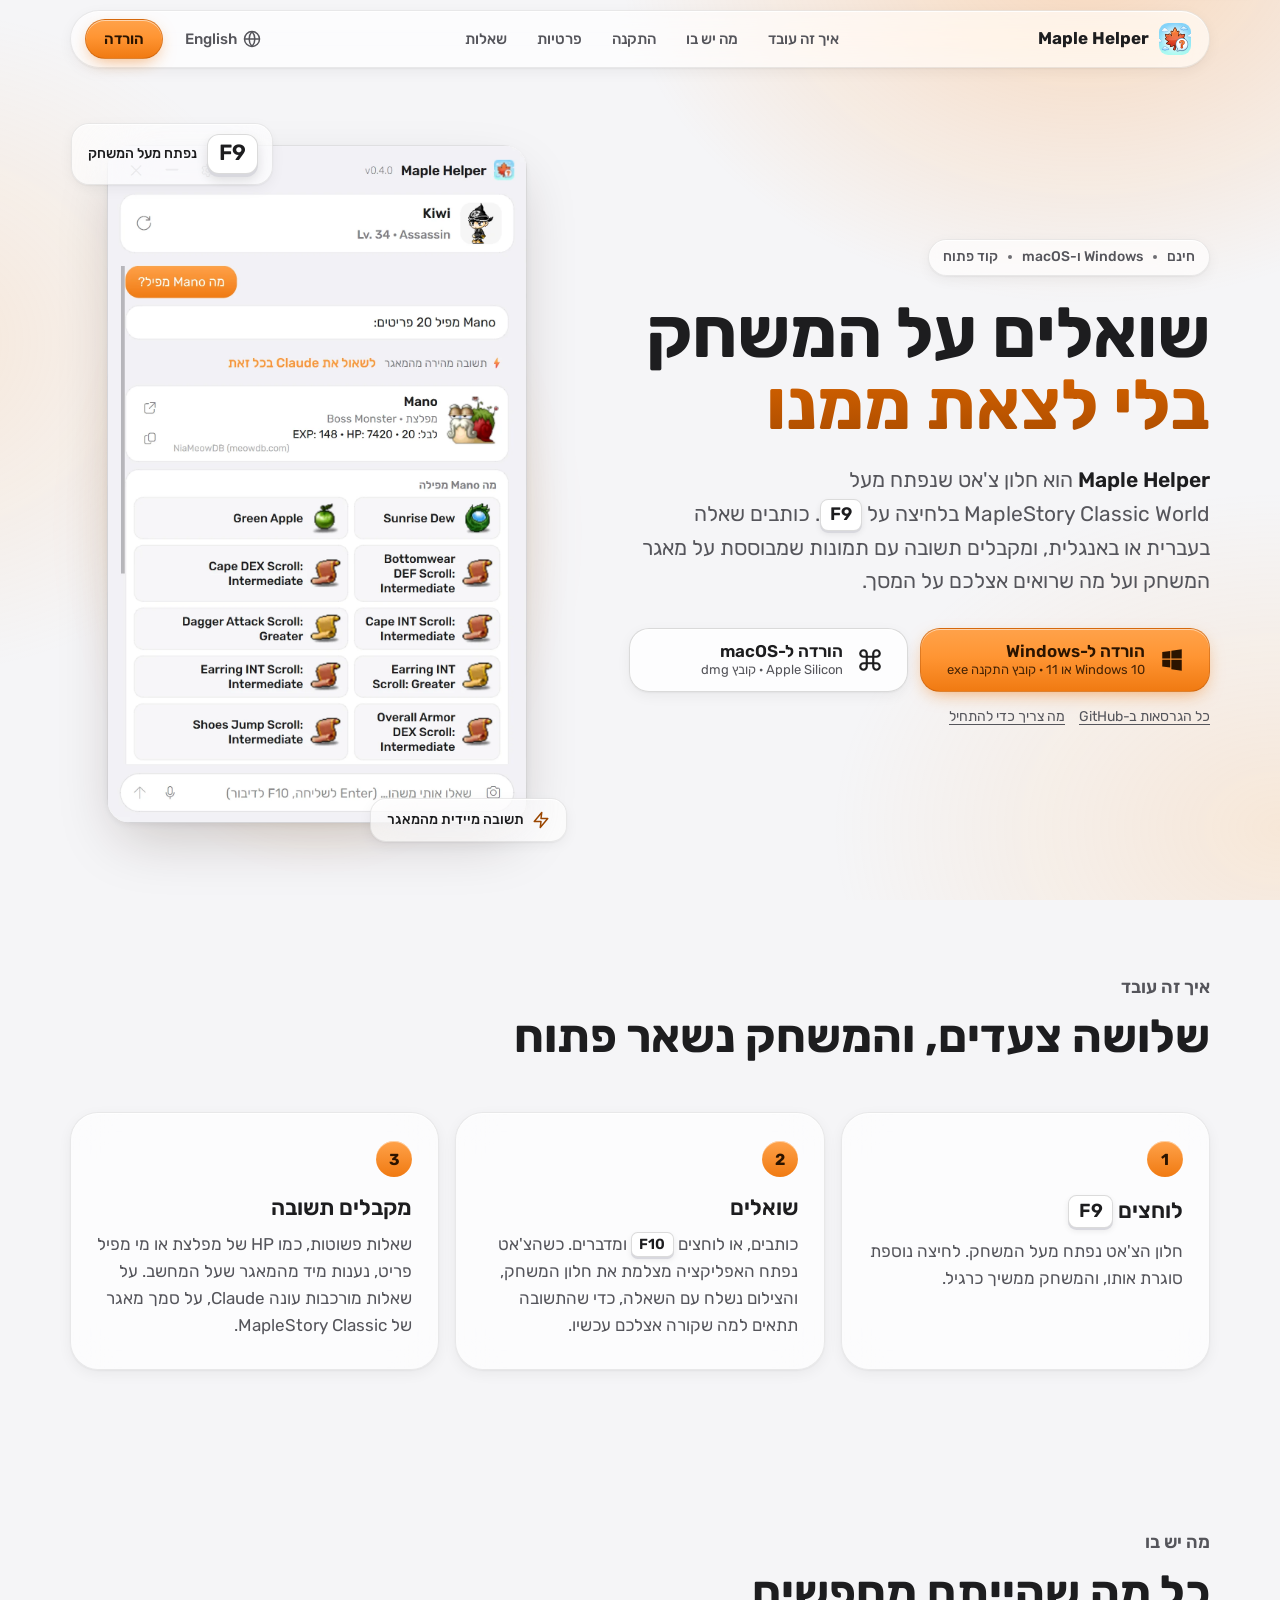
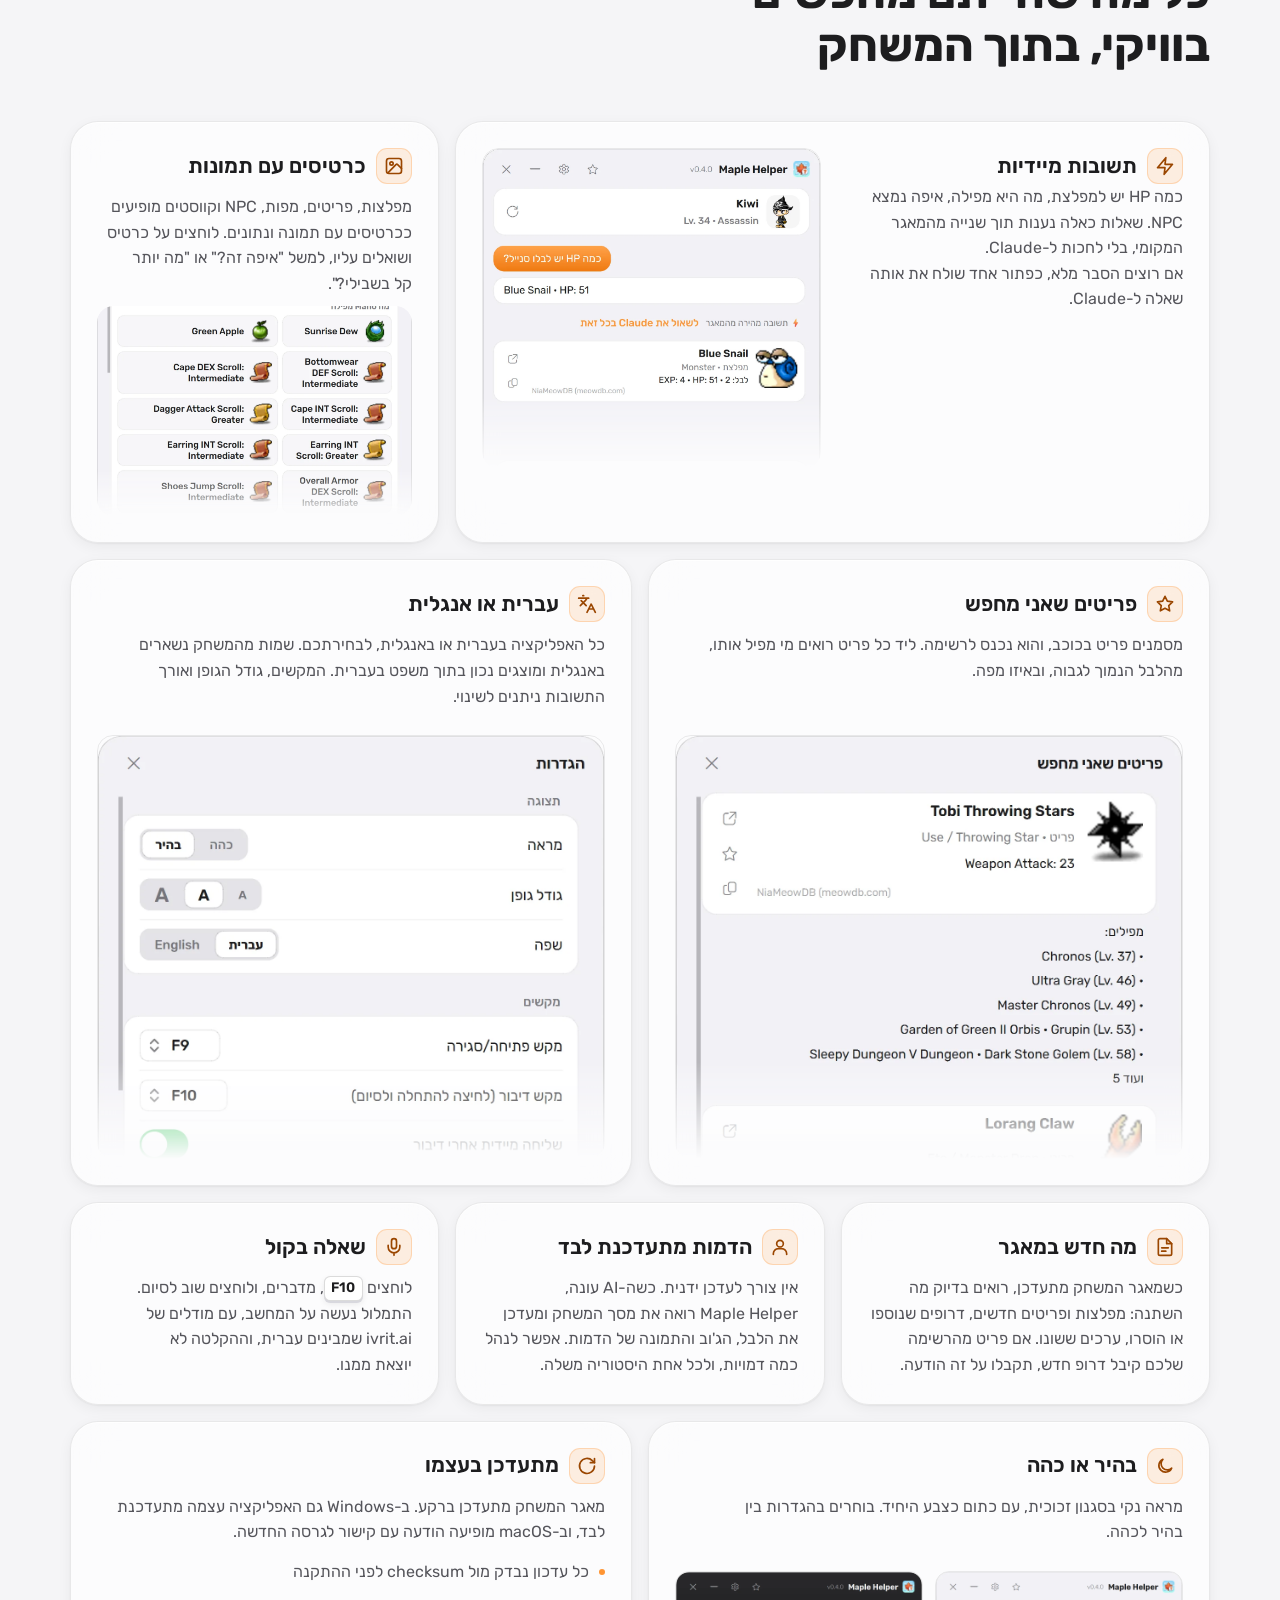
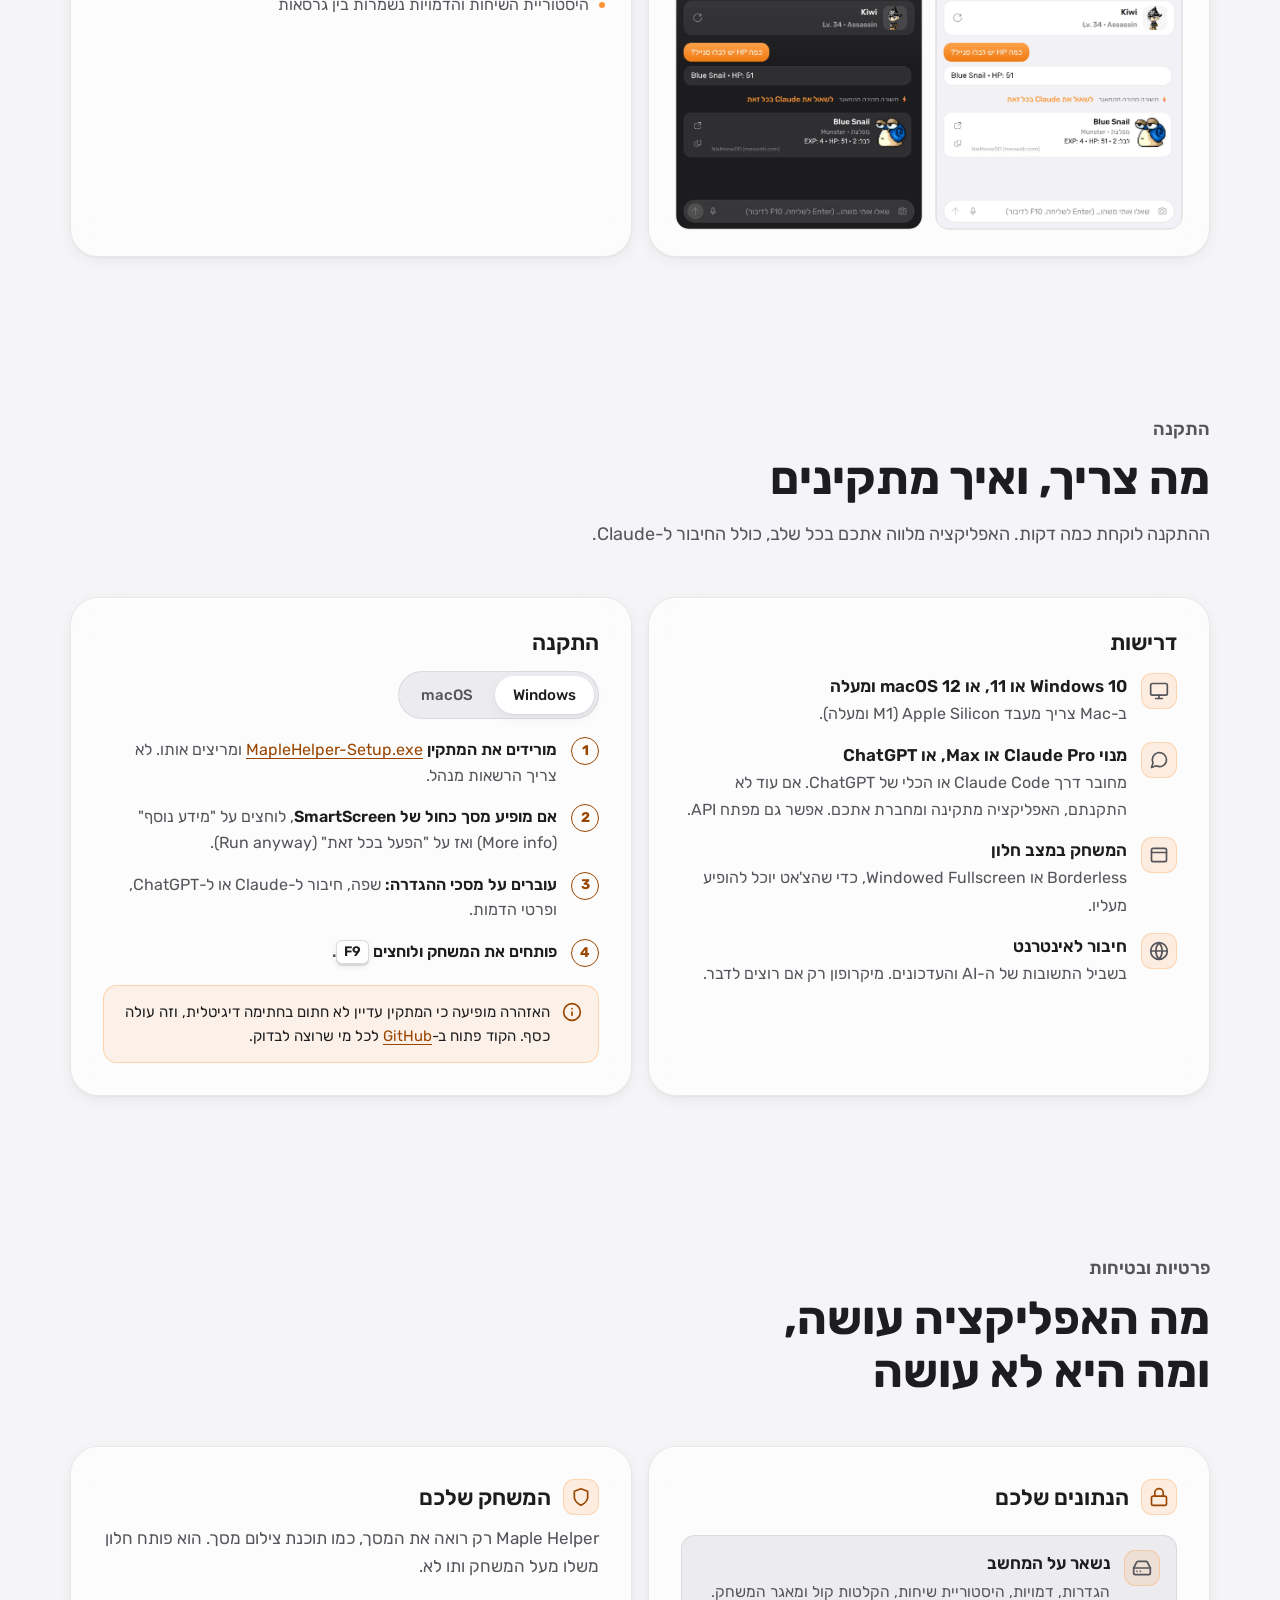
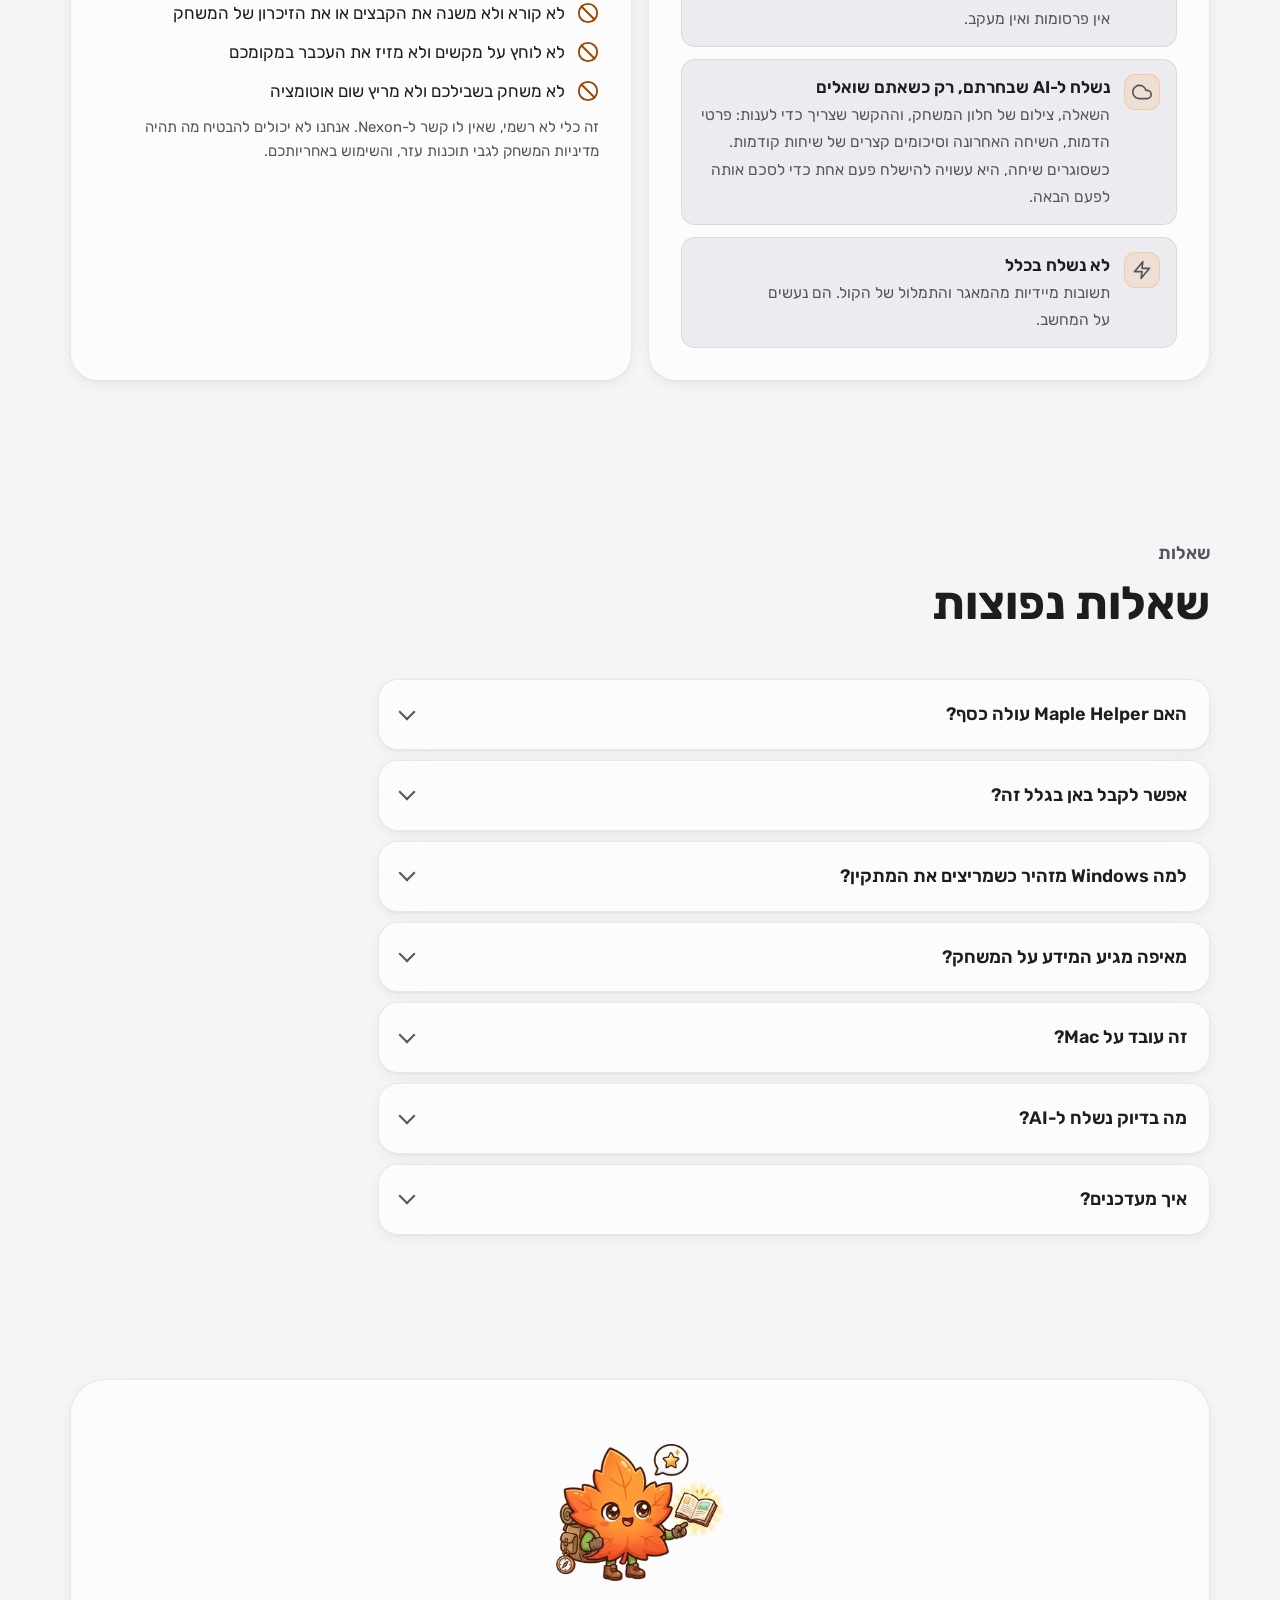
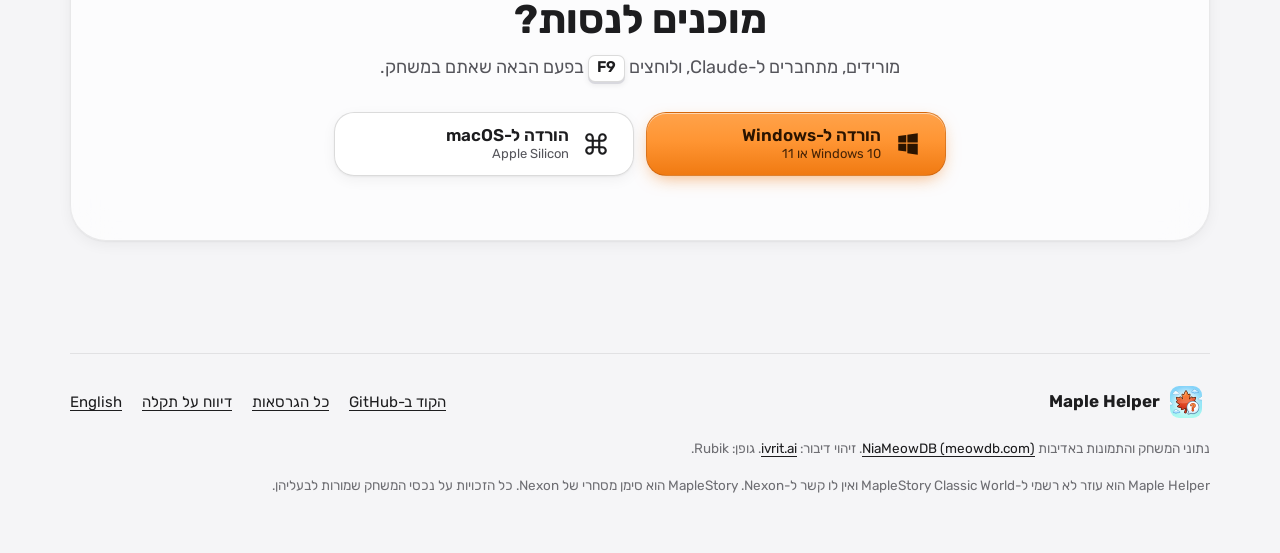
==== index.html @ 4955477f "Show the OpenAI option as ChatGPT; plan usage under the AI account, ChatGPT's too - The provider rea" ====
<!doctype html>
<html lang="he" dir="rtl" class="no-js">
<head>
<meta charset="utf-8">
<meta name="viewport" content="width=device-width, initial-scale=1, viewport-fit=cover">
<title>Maple Helper – עוזר צ'אט חינמי ל-MapleStory Classic World</title>
<meta name="description" content="Maple Helper נפתח מעל MapleStory Classic World בלחיצה על F9 ועונה בעברית או באנגלית: דרופים, HP של מפלצות, איפה נמצא כל דבר. חינם ל-Windows ול-macOS.">
<link rel="canonical" href="https://amitaflalo1995.github.io/maple-helper/">
<link rel="alternate" hreflang="he" href="https://amitaflalo1995.github.io/maple-helper/">
<link rel="alternate" hreflang="en" href="https://amitaflalo1995.github.io/maple-helper/en/">
<link rel="alternate" hreflang="x-default" href="https://amitaflalo1995.github.io/maple-helper/">
<meta name="robots" content="index, follow, max-image-preview:large">
<meta name="theme-color" content="#F5F5F7" media="(prefers-color-scheme: light)">
<meta name="theme-color" content="#0C0C0E" media="(prefers-color-scheme: dark)">
<meta name="color-scheme" content="light dark">

<meta property="og:type" content="website">
<meta property="og:site_name" content="Maple Helper">
<meta property="og:locale" content="he_IL">
<meta property="og:locale:alternate" content="en_US">
<meta property="og:title" content="Maple Helper – עוזר צ'אט חינמי ל-MapleStory Classic World">
<meta property="og:description" content="לוחצים F9, שואלים בעברית ומקבלים תשובה עם תמונות, בלי לצאת מהמשחק. חינם ל-Windows ול-macOS.">
<meta property="og:url" content="https://amitaflalo1995.github.io/maple-helper/">
<meta property="og:image" content="https://amitaflalo1995.github.io/maple-helper/assets/img/og.jpg">
<meta property="og:image:width" content="1200">
<meta property="og:image:height" content="630">
<meta property="og:image:alt" content="הלוגו של Maple Helper לצד חלון הצ'אט של האפליקציה, עם תשובה על מה המפלצת Mano מפילה">
<meta name="twitter:card" content="summary_large_image">
<meta name="twitter:title" content="Maple Helper – עוזר צ'אט חינמי ל-MapleStory Classic World">
<meta name="twitter:description" content="לוחצים F9, שואלים בעברית ומקבלים תשובה עם תמונות, בלי לצאת מהמשחק.">
<meta name="twitter:image" content="https://amitaflalo1995.github.io/maple-helper/assets/img/og.jpg">
<meta name="twitter:image:alt" content="הלוגו של Maple Helper לצד חלון הצ'אט של האפליקציה">

<link rel="icon" href="favicon.ico" sizes="48x48">
<link rel="icon" href="assets/img/icon-192.png" type="image/png" sizes="192x192">
<link rel="apple-touch-icon" href="assets/img/apple-touch-icon.png">
<link rel="manifest" href="site.webmanifest">

<link rel="preconnect" href="https://fonts.googleapis.com">
<link rel="preconnect" href="https://fonts.gstatic.com" crossorigin>
<link rel="stylesheet" href="https://fonts.googleapis.com/css2?family=Rubik:wght@400;500;600;700&amp;display=swap">
<link rel="stylesheet" href="assets/css/site.css">
<link rel="preload" as="image" href="assets/shots/mano-light.webp" media="(prefers-color-scheme: light)" fetchpriority="high">
<link rel="preload" as="image" href="assets/shots/mano-dark.webp" media="(prefers-color-scheme: dark)" fetchpriority="high">
<script src="assets/js/site.js" defer></script>

<script type="application/ld+json">
{
  "@context": "https://schema.org",
  "@graph": [
    {
      "@type": "WebSite",
      "@id": "https://amitaflalo1995.github.io/maple-helper/#website",
      "url": "https://amitaflalo1995.github.io/maple-helper/",
      "name": "Maple Helper",
      "inLanguage": [
        "he",
        "en"
      ]
    },
    {
      "@type": "SoftwareApplication",
      "@id": "https://amitaflalo1995.github.io/maple-helper/#app",
      "name": "Maple Helper",
      "description": "עוזר צ'אט חינמי שנפתח מעל MapleStory Classic World ועונה בעברית או באנגלית על סמך מאגר המשחק וצילום מסך של המשחק.",
      "url": "https://amitaflalo1995.github.io/maple-helper/",
      "applicationCategory": "UtilitiesApplication",
      "applicationSubCategory": "Game companion",
      "operatingSystem": "Windows 10, Windows 11, macOS 12+ (Apple Silicon)",
      "inLanguage": [
        "he",
        "en"
      ],
      "isAccessibleForFree": true,
      "offers": {
        "@type": "Offer",
        "price": "0",
        "priceCurrency": "USD"
      },
      "downloadUrl": [
        "https://github.com/Amitaflalo1995/maple-helper/releases/latest/download/MapleHelper-Setup.exe",
        "https://github.com/Amitaflalo1995/maple-helper/releases/latest/download/MapleHelper-macOS.dmg"
      ],
      "installUrl": "https://github.com/Amitaflalo1995/maple-helper/releases/latest",
      "releaseNotes": "https://github.com/Amitaflalo1995/maple-helper/releases",
      "softwareRequirements": "Claude Pro or Max plan (via Claude Code) or a paid ChatGPT plan; or an Anthropic or OpenAI API key",
      "image": "https://amitaflalo1995.github.io/maple-helper/assets/img/icon-512.png",
      "screenshot": [
        "https://amitaflalo1995.github.io/maple-helper/assets/shots/mano-light.webp",
        "https://amitaflalo1995.github.io/maple-helper/assets/shots/wishlist-light.webp"
      ],
      "sameAs": [
        "https://github.com/Amitaflalo1995/maple-helper"
      ]
    },
    {
      "@type": "FAQPage",
      "@id": "https://amitaflalo1995.github.io/maple-helper/#faq",
      "inLanguage": "he",
      "mainEntity": [
        {
          "@type": "Question",
          "name": "האם Maple Helper עולה כסף?",
          "acceptedAnswer": {
            "@type": "Answer",
            "text": "האפליקציה חינמית והקוד שלה פתוח ב-GitHub. את התשובות המורכבות נותן Claude (או ChatGPT, לבחירתכם), ולשם כך צריך מנוי משלכם: Claude Pro או Max, או מנוי ChatGPT בתשלום. אפשר גם מפתח API בתשלום לפי שימוש. התשובות המיידיות מהמאגר לא נספרות במנוי."
          }
        },
        {
          "@type": "Question",
          "name": "אפשר לקבל באן בגלל זה?",
          "acceptedAnswer": {
            "@type": "Answer",
            "text": "Maple Helper רק מצלם את המסך, כמו כל תוכנת צילום מסך. הוא לא קורא את הזיכרון או את הקבצים של המשחק, לא לוחץ על מקשים ולא משחק במקומכם. עם זאת, זה כלי לא רשמי שאין לו קשר ל-Nexon, ואי אפשר להבטיח מה תהיה מדיניות המשחק. השימוש באחריותכם."
          }
        },
        {
          "@type": "Question",
          "name": "למה Windows מזהיר כשמריצים את המתקין?",
          "acceptedAnswer": {
            "@type": "Answer",
            "text": "המתקין עדיין לא חתום בחתימה דיגיטלית, אז SmartScreen מזהיר על תוכנה לא מוכרת. לוחצים על \"מידע נוסף\" (More info) ואז על \"הפעל בכל זאת\" (Run anyway). הקוד פתוח ב-GitHub, וכל עדכון נבדק מול checksum לפני שהוא מותקן."
          }
        },
        {
          "@type": "Question",
          "name": "מאיפה מגיע המידע על המשחק?",
          "acceptedAnswer": {
            "@type": "Answer",
            "text": "מהמאגר הציבורי של NiaMeowDB, עם קרדיט באפליקציה. עותק של המאגר נשמר על המחשב ומתעדכן לבד, וכשהוא מתעדכן האפליקציה מראה מה השתנה."
          }
        },
        {
          "@type": "Question",
          "name": "זה עובד על Mac?",
          "acceptedAnswer": {
            "@type": "Answer",
            "text": "כן, על macOS 12 ומעלה עם מעבד Apple Silicon. ל-MapleStory Classic World אין גרסת Mac, אז מריצים את המשחק דרך CrossOver, Whisky או מכונה וירטואלית, ו-Maple Helper מוצא את חלון המשחק לפי השם שלו."
          }
        },
        {
          "@type": "Question",
          "name": "מה בדיוק נשלח ל-AI?",
          "acceptedAnswer": {
            "@type": "Answer",
            "text": "רק כשאתם שואלים, ורק ל-AI שבחרתם (Claude של Anthropic או ChatGPT של OpenAI): השאלה, צילום של חלון המשחק, וההקשר שצריך כדי לענות (פרטי הדמות, השיחה האחרונה וסיכומים קצרים של שיחות קודמות). ההגדרות, ההיסטוריה המלאה והקלטות הקול נשמרים על המחשב. כשסוגרים שיחה, היא עשויה להישלח פעם אחת כדי לסכם אותה לפעם הבאה."
          }
        },
        {
          "@type": "Question",
          "name": "איך מעדכנים?",
          "acceptedAnswer": {
            "@type": "Answer",
            "text": "ב-Windows האפליקציה מתעדכנת לבד ברקע. ב-macOS מופיעה הודעה בתפריט עם קישור לגרסה החדשה. מאגר המשחק מתעדכן לבד בשתי המערכות."
          }
        }
      ]
    }
  ]
}
</script>
</head>
<body>
<a class="skip" href="#main">דילוג לתוכן</a>

<svg width="0" height="0" style="position:absolute" aria-hidden="true" focusable="false">
  <defs>
    <symbol id="i-win" viewBox="0 0 24 24"><path fill="currentColor" d="M3 4.6 10.4 3.6v7.1H3zM11.4 3.5 21 2v8.7h-9.6zM3 11.7h7.4v7.2L3 17.9zM11.4 11.7H21V22l-9.6-1.4z"/></symbol>
    <symbol id="i-mac" viewBox="0 0 24 24"><path fill="none" stroke="currentColor" stroke-width="2" stroke-linecap="round" stroke-linejoin="round" d="M15 6v12a3 3 0 1 0 3-3H6a3 3 0 1 0 3 3V6a3 3 0 1 0-3 3h12a3 3 0 1 0-3-3"/></symbol>
    <symbol id="i-zap" viewBox="0 0 24 24"><path fill="none" stroke="currentColor" stroke-width="2" stroke-linejoin="round" d="M13 2 3 14h9l-1 8 10-12h-9l1-8z"/></symbol>
    <symbol id="i-image" viewBox="0 0 24 24"><g fill="none" stroke="currentColor" stroke-width="2" stroke-linecap="round" stroke-linejoin="round"><rect x="3" y="3" width="18" height="18" rx="3"/><circle cx="9" cy="9" r="2"/><path d="m21 15-4.6-4.6a1.5 1.5 0 0 0-2.1 0L5 20"/></g></symbol>
    <symbol id="i-star" viewBox="0 0 24 24"><path fill="none" stroke="currentColor" stroke-width="2" stroke-linejoin="round" d="m12 2.8 2.8 5.8 6.3.9-4.6 4.4 1.1 6.3L12 17.2l-5.6 3 1.1-6.3-4.6-4.4 6.3-.9z"/></symbol>
    <symbol id="i-notes" viewBox="0 0 24 24"><g fill="none" stroke="currentColor" stroke-width="2" stroke-linecap="round" stroke-linejoin="round"><path d="M14 2H6a2 2 0 0 0-2 2v16a2 2 0 0 0 2 2h12a2 2 0 0 0 2-2V8z"/><path d="M14 2v6h6M8 13h8M8 17h5"/></g></symbol>
    <symbol id="i-user" viewBox="0 0 24 24"><g fill="none" stroke="currentColor" stroke-width="2" stroke-linecap="round"><circle cx="12" cy="8" r="4"/><path d="M4 21v-1a6 6 0 0 1 6-6h4a6 6 0 0 1 6 6v1"/></g></symbol>
    <symbol id="i-mic" viewBox="0 0 24 24"><g fill="none" stroke="currentColor" stroke-width="2" stroke-linecap="round"><rect x="9" y="2" width="6" height="12" rx="3"/><path d="M19 10v2a7 7 0 0 1-14 0v-2M12 19v3"/></g></symbol>
    <symbol id="i-lang" viewBox="0 0 24 24"><g fill="none" stroke="currentColor" stroke-width="2" stroke-linecap="round" stroke-linejoin="round"><path d="m5 8 6 6M4 14l6-6 2-3M2 5h12M7 2h1M22 22l-5-10-5 10M14 18h6"/></g></symbol>
    <symbol id="i-moon" viewBox="0 0 24 24"><path fill="none" stroke="currentColor" stroke-width="2" stroke-linejoin="round" d="M20 14.5A8 8 0 1 1 9.5 4a6.5 6.5 0 0 0 10.5 10.5z"/></symbol>
    <symbol id="i-refresh" viewBox="0 0 24 24"><g fill="none" stroke="currentColor" stroke-width="2" stroke-linecap="round" stroke-linejoin="round"><path d="M21 12a9 9 0 1 1-2.6-6.4L21 8"/><path d="M21 3v5h-5"/></g></symbol>
    <symbol id="i-monitor" viewBox="0 0 24 24"><g fill="none" stroke="currentColor" stroke-width="2" stroke-linecap="round"><rect x="2" y="3" width="20" height="14" rx="2"/><path d="M8 21h8M12 17v4"/></g></symbol>
    <symbol id="i-chat" viewBox="0 0 24 24"><path fill="none" stroke="currentColor" stroke-width="2" stroke-linejoin="round" d="M21 11.5a8.4 8.4 0 0 1-12.3 7.5L3 21l1.9-5.6A8.5 8.5 0 1 1 21 11.5z"/></symbol>
    <symbol id="i-window" viewBox="0 0 24 24"><g fill="none" stroke="currentColor" stroke-width="2" stroke-linecap="round"><rect x="3" y="4" width="18" height="16" rx="2"/><path d="M3 9h18"/></g></symbol>
    <symbol id="i-globe" viewBox="0 0 24 24"><g fill="none" stroke="currentColor" stroke-width="2"><circle cx="12" cy="12" r="10"/><path d="M2 12h20M12 2a15 15 0 0 1 0 20M12 2a15 15 0 0 0 0 20"/></g></symbol>
    <symbol id="i-drive" viewBox="0 0 24 24"><g fill="none" stroke="currentColor" stroke-width="2" stroke-linecap="round" stroke-linejoin="round"><path d="M22 12H2"/><path d="M5.5 5.1 2 12v6a2 2 0 0 0 2 2h16a2 2 0 0 0 2-2v-6l-3.5-6.9A2 2 0 0 0 16.8 4H7.2a2 2 0 0 0-1.7 1.1z"/><path d="M6 16h.01M10 16h.01"/></g></symbol>
    <symbol id="i-send" viewBox="0 0 24 24"><g fill="none" stroke="currentColor" stroke-width="2" stroke-linecap="round" stroke-linejoin="round"><path d="M18 10h-1.3A8 8 0 1 0 9 20h9a5 5 0 0 0 0-10z"/></g></symbol>
    <symbol id="i-camera" viewBox="0 0 24 24"><g fill="none" stroke="currentColor" stroke-width="2" stroke-linejoin="round"><path d="M23 19a2 2 0 0 1-2 2H3a2 2 0 0 1-2-2V8a2 2 0 0 1 2-2h4l2-3h6l2 3h4a2 2 0 0 1 2 2z"/><circle cx="12" cy="13" r="4"/></g></symbol>
    <symbol id="i-ban" viewBox="0 0 24 24"><g fill="none" stroke="currentColor" stroke-width="2" stroke-linecap="round"><circle cx="12" cy="12" r="10"/><path d="m4.9 4.9 14.2 14.2"/></g></symbol>
    <symbol id="i-info" viewBox="0 0 24 24"><g fill="none" stroke="currentColor" stroke-width="2" stroke-linecap="round"><circle cx="12" cy="12" r="10"/><path d="M12 16v-4M12 8h.01"/></g></symbol>
    <symbol id="i-shield" viewBox="0 0 24 24"><path fill="none" stroke="currentColor" stroke-width="2" stroke-linejoin="round" d="M12 22s8-4 8-10V5l-8-3-8 3v7c0 6 8 10 8 10z"/></symbol>
    <symbol id="i-lock" viewBox="0 0 24 24"><g fill="none" stroke="currentColor" stroke-width="2" stroke-linecap="round"><rect x="3" y="11" width="18" height="11" rx="2"/><path d="M7 11V7a5 5 0 0 1 10 0v4"/></g></symbol>
    <symbol id="i-download" viewBox="0 0 24 24"><g fill="none" stroke="currentColor" stroke-width="2" stroke-linecap="round" stroke-linejoin="round"><path d="M21 15v4a2 2 0 0 1-2 2H5a2 2 0 0 1-2-2v-4M7 10l5 5 5-5M12 15V3"/></g></symbol>
  </defs>
</svg>

<header class="nav">
  <div class="wrap">
    <nav class="bar glass" aria-label="ראשי">
      <a class="brand" href="./" aria-label="Maple Helper, לראש העמוד">
        <img src="assets/img/icon-64.png" width="32" height="32" alt="">
        <span>Maple Helper</span>
      </a>
      <ul>
        <li><a href="#how">איך זה עובד</a></li>
        <li><a href="#features">מה יש בו</a></li>
        <li><a href="#install">התקנה</a></li>
        <li><a href="#privacy">פרטיות</a></li>
        <li><a href="#faq">שאלות</a></li>
      </ul>
      <a class="lang" href="en/" hreflang="en" lang="en"><svg aria-hidden="true"><use href="#i-globe"/></svg>English</a>
      <a class="btn" href="#download">הורדה</a>
    </nav>
  </div>
</header>

<main id="main">

  <!-- ============================================================ hero -->
  <section class="hero" id="download" aria-labelledby="hero-title">
    <div class="wrap">
      <div class="copy">
        <p class="eyebrow glass">
          <span>חינם</span><span class="dot" aria-hidden="true"></span>
          <span><bdi dir="ltr">Windows</bdi> ו-<bdi dir="ltr">macOS</bdi></span><span class="dot" aria-hidden="true"></span>
          <span>קוד פתוח</span>
        </p>
        <h1 id="hero-title">שואלים על המשחק <span class="hl">בלי לצאת ממנו</span></h1>
        <p class="lead">
          <strong><bdi dir="ltr">Maple Helper</bdi></strong> הוא חלון צ'אט שנפתח מעל <bdi dir="ltr">MapleStory Classic World</bdi> בלחיצה על <span class="nw"><kbd>F9</kbd>.</span>
          כותבים שאלה בעברית או באנגלית, ומקבלים תשובה עם תמונות שמבוססת על מאגר המשחק ועל מה שרואים אצלכם על המסך.
        </p>
        <div class="dl">
          <a class="btn" data-os="windows" href="https://github.com/Amitaflalo1995/maple-helper/releases/latest/download/MapleHelper-Setup.exe">
            <svg aria-hidden="true"><use href="#i-win"/></svg>
            <span><b>הורדה ל-<bdi dir="ltr">Windows</bdi></b><small><bdi dir="ltr">Windows 10</bdi> או <bdi dir="ltr">11</bdi> · קובץ התקנה <bdi dir="ltr">exe</bdi></small></span>
          </a>
          <a class="btn secondary" data-os="mac" href="https://github.com/Amitaflalo1995/maple-helper/releases/latest/download/MapleHelper-macOS.dmg">
            <svg aria-hidden="true"><use href="#i-mac"/></svg>
            <span><b>הורדה ל-<bdi dir="ltr">macOS</bdi></b><small><bdi dir="ltr">Apple Silicon</bdi> · קובץ <bdi dir="ltr">dmg</bdi></small></span>
          </a>
        </div>
        <p class="dl-meta">
          <span data-version hidden>גרסה אחרונה: <bdi dir="ltr"></bdi></span>
          <a href="https://github.com/Amitaflalo1995/maple-helper/releases">כל הגרסאות ב-<bdi dir="ltr">GitHub</bdi></a>
          <a href="#install">מה צריך כדי להתחיל</a>
        </p>
        <p class="mobile-note">Maple Helper היא אפליקציה למחשב. פתחו את הדף הזה במחשב שעליו אתם משחקים כדי להוריד אותה.</p>
      </div>

      <div class="stage">
        <div class="window">
          <picture>
            <source media="(prefers-color-scheme: dark)" srcset="assets/shots/mano-dark.webp">
            <img src="assets/shots/mano-light.webp" width="1140" height="1840" fetchpriority="high"
                 alt="חלון הצ'אט של Maple Helper: השאלה 'מה Mano מפיל?' והתשובה 'Mano מפיל 20 פריטים', עם כרטיס של המפלצת ורשת תמונות של הפריטים שהיא מפילה">
          </picture>
        </div>
        <p class="hotkey glass" aria-hidden="true"><kbd>F9</kbd> נפתח מעל המשחק</p>
        <p class="chip glass" aria-hidden="true"><svg><use href="#i-zap"/></svg>תשובה מיידית מהמאגר</p>
      </div>
    </div>
  </section>

  <!-- ============================================================ how -->
  <section id="how" aria-labelledby="how-title">
    <div class="wrap">
      <div class="sec-head reveal">
        <p class="kicker">איך זה עובד</p>
        <h2 id="how-title">שלושה צעדים, והמשחק נשאר פתוח</h2>
      </div>
      <ol class="steps">
        <li class="glass reveal">
          <span class="n" aria-hidden="true">1</span>
          <h3>לוחצים <kbd>F9</kbd></h3>
          <p>חלון הצ'אט נפתח מעל המשחק. לחיצה נוספת סוגרת אותו, והמשחק ממשיך כרגיל.</p>
        </li>
        <li class="glass reveal">
          <span class="n" aria-hidden="true">2</span>
          <h3>שואלים</h3>
          <p>כותבים, או לוחצים <kbd>F10</kbd> ומדברים. כשהצ'אט נפתח האפליקציה מצלמת את חלון המשחק, והצילום נשלח עם השאלה, כדי שהתשובה תתאים למה שקורה אצלכם עכשיו.</p>
        </li>
        <li class="glass reveal">
          <span class="n" aria-hidden="true">3</span>
          <h3>מקבלים תשובה</h3>
          <p>שאלות פשוטות, כמו <bdi dir="ltr">HP</bdi> של מפלצת או מי מפיל פריט, נענות מיד מהמאגר שעל המחשב. על שאלות מורכבות עונה <bdi dir="ltr">Claude</bdi>, על סמך מאגר של <bdi dir="ltr">MapleStory Classic</bdi>.</p>
        </li>
      </ol>
    </div>
  </section>

  <!-- ============================================================ features -->
  <section id="features" aria-labelledby="features-title">
    <div class="wrap">
      <div class="sec-head reveal">
        <p class="kicker">מה יש בו</p>
        <h2 id="features-title">כל מה שהייתם מחפשים בוויקי, בתוך המשחק</h2>
      </div>

      <div class="bento">
        <article class="tile wide split glass reveal">
          <div>
            <h3><span class="ico"><svg aria-hidden="true"><use href="#i-zap"/></svg></span>תשובות מיידיות</h3>
            <p>כמה <bdi dir="ltr">HP</bdi> יש למפלצת, מה היא מפילה, איפה נמצא <bdi dir="ltr">NPC</bdi>. שאלות כאלה נענות תוך שנייה מהמאגר המקומי, בלי לחכות ל-<bdi dir="ltr">Claude</bdi>.</p>
            <p>אם רוצים הסבר מלא, כפתור אחד שולח את אותה שאלה ל-<bdi dir="ltr">Claude</bdi>.</p>
          </div>
          <div class="shot crop">
            <picture>
              <source media="(prefers-color-scheme: dark)" srcset="assets/shots/hp-dark.webp">
              <img src="assets/shots/hp-light.webp" width="1140" height="1190" loading="lazy" decoding="async"
                   alt="השאלה 'כמה HP יש לבלו סנייל?' והתשובה Blue Snail HP: 51, עם כרטיס של המפלצת">
            </picture>
          </div>
        </article>

        <article class="tile third glass reveal">
          <h3><span class="ico"><svg aria-hidden="true"><use href="#i-image"/></svg></span>כרטיסים עם תמונות</h3>
          <p>מפלצות, פריטים, מפות, <bdi dir="ltr">NPC</bdi> וקווסטים מופיעים ככרטיסים עם תמונה ונתונים. לוחצים על כרטיס ושואלים עליו, למשל "איפה זה?" או "מה יותר קל בשבילי?".</p>
          <div class="shot crop tiles">
            <picture>
              <source media="(prefers-color-scheme: dark)" srcset="assets/shots/mano-dark.webp">
              <img src="assets/shots/mano-light.webp" width="1140" height="1840" loading="lazy" decoding="async"
                   alt="רשת כרטיסים עם תמונות של הפריטים ש-Mano מפיל: Green Apple, Sunrise Dew ומגילות">
            </picture>
          </div>
        </article>

        <article class="tile half glass reveal">
          <h3><span class="ico"><svg aria-hidden="true"><use href="#i-star"/></svg></span>פריטים שאני מחפש</h3>
          <p>מסמנים פריט בכוכב, והוא נכנס לרשימה. ליד כל פריט רואים מי מפיל אותו, מהלבל הנמוך לגבוה, ובאיזו מפה.</p>
          <div class="shot crop">
            <picture>
              <source media="(prefers-color-scheme: dark)" srcset="assets/shots/wishlist-dark.webp">
              <img src="assets/shots/wishlist-light.webp" width="1190" height="1540" loading="lazy" decoding="async"
                   alt="רשימת 'פריטים שאני מחפש' עם Tobi Throwing Stars ו-Lorang Claw, ומתחת לכל אחד המפלצות שמפילות אותו והלבל שלהן">
            </picture>
          </div>
        </article>

        <article class="tile half glass reveal">
          <h3><span class="ico"><svg aria-hidden="true"><use href="#i-lang"/></svg></span>עברית או אנגלית</h3>
          <p>כל האפליקציה בעברית או באנגלית, לבחירתכם. שמות מהמשחק נשארים באנגלית ומוצגים נכון בתוך משפט בעברית. המקשים, גודל הגופן ואורך התשובות ניתנים לשינוי.</p>
          <div class="shot crop">
            <picture>
              <source media="(prefers-color-scheme: dark)" srcset="assets/shots/settings-dark.webp">
              <img src="assets/shots/settings-light.webp" width="1190" height="1740" loading="lazy" decoding="async"
                   alt="מסך ההגדרות בעברית: מראה בהיר או כהה, גודל גופן, שפה, מקש פתיחה F9 ומקש דיבור F10">
            </picture>
          </div>
        </article>

        <article class="tile third glass reveal">
          <h3><span class="ico"><svg aria-hidden="true"><use href="#i-notes"/></svg></span>מה חדש במאגר</h3>
          <p>כשמאגר המשחק מתעדכן, רואים בדיוק מה השתנה: מפלצות ופריטים חדשים, דרופים שנוספו או הוסרו, ערכים ששונו. אם פריט מהרשימה שלכם קיבל דרופ חדש, תקבלו על זה הודעה.</p>
        </article>

        <article class="tile third glass reveal">
          <h3><span class="ico"><svg aria-hidden="true"><use href="#i-user"/></svg></span>הדמות מתעדכנת לבד</h3>
          <p>אין צורך לעדכן ידנית. כשה-<bdi dir="ltr">AI</bdi> עונה, <bdi dir="ltr">Maple Helper</bdi> רואה את מסך המשחק ומעדכן את הלבל, הג'וב והתמונה של הדמות. אפשר לנהל כמה דמויות, ולכל אחת היסטוריה משלה.</p>
        </article>

        <article class="tile third glass reveal">
          <h3><span class="ico"><svg aria-hidden="true"><use href="#i-mic"/></svg></span>שאלה בקול</h3>
          <p>לוחצים <span class="nw"><kbd>F10</kbd>,</span> מדברים, ולוחצים שוב לסיום. התמלול נעשה על המחשב, עם מודלים של <bdi dir="ltr">ivrit.ai</bdi> שמבינים עברית, וההקלטה לא יוצאת ממנו.</p>
        </article>

        <article class="tile half glass reveal">
          <h3><span class="ico"><svg aria-hidden="true"><use href="#i-moon"/></svg></span>בהיר או כהה</h3>
          <p>מראה נקי בסגנון זכוכית, עם כתום כצבע היחיד. בוחרים בהגדרות בין בהיר לכהה.</p>
          <div class="pair">
            <img src="assets/shots/hp-light.webp" width="1140" height="1190" loading="lazy" decoding="async" alt="חלון הצ'אט במראה בהיר">
            <img src="assets/shots/hp-dark.webp" width="1140" height="1190" loading="lazy" decoding="async" alt="חלון הצ'אט במראה כהה">
          </div>
        </article>

        <article class="tile half glass reveal">
          <h3><span class="ico"><svg aria-hidden="true"><use href="#i-refresh"/></svg></span>מתעדכן בעצמו</h3>
          <p>מאגר המשחק מתעדכן ברקע. ב-<bdi dir="ltr">Windows</bdi> גם האפליקציה עצמה מתעדכנת לבד, וב-<bdi dir="ltr">macOS</bdi> מופיעה הודעה עם קישור לגרסה החדשה.</p>
          <ul class="ticks">
            <li><span>כל עדכון נבדק מול <bdi dir="ltr">checksum</bdi> לפני ההתקנה</span></li>
            <li><span>היסטוריית השיחות והדמויות נשמרות בין גרסאות</span></li>
          </ul>
        </article>
      </div>
    </div>
  </section>

  <!-- ============================================================ install -->
  <section id="install" aria-labelledby="install-title">
    <div class="wrap">
      <div class="sec-head reveal">
        <p class="kicker">התקנה</p>
        <h2 id="install-title">מה צריך, ואיך מתקינים</h2>
        <p>ההתקנה לוקחת כמה דקות. האפליקציה מלווה אתכם בכל שלב, כולל החיבור ל-<bdi dir="ltr">Claude</bdi>.</p>
      </div>

      <div class="two">
        <div class="card glass reveal">
          <h3>דרישות</h3>
          <ul class="req">
            <li><span class="ico"><svg aria-hidden="true"><use href="#i-monitor"/></svg></span>
              <div><b><bdi dir="ltr">Windows 10</bdi> או <bdi dir="ltr">11</bdi>, או <bdi dir="ltr">macOS 12</bdi> ומעלה</b>
              <span>ב-<bdi dir="ltr">Mac</bdi> צריך מעבד <bdi dir="ltr">Apple Silicon</bdi> (<bdi dir="ltr">M1</bdi> ומעלה).</span></div></li>
            <li><span class="ico"><svg aria-hidden="true"><use href="#i-chat"/></svg></span>
              <div><b>מנוי <bdi dir="ltr">Claude Pro</bdi> או <bdi dir="ltr">Max</bdi>, או <bdi dir="ltr">ChatGPT</bdi></b>
              <span>מחובר דרך <bdi dir="ltr">Claude Code</bdi> או הכלי של <bdi dir="ltr">ChatGPT</bdi>. אם עוד לא התקנתם, האפליקציה מתקינה ומחברת אתכם. אפשר גם מפתח <bdi dir="ltr">API</bdi>.</span></div></li>
            <li><span class="ico"><svg aria-hidden="true"><use href="#i-window"/></svg></span>
              <div><b>המשחק במצב חלון</b>
              <span><bdi dir="ltr">Borderless</bdi> או <bdi dir="ltr">Windowed Fullscreen</bdi>, כדי שהצ'אט יוכל להופיע מעליו.</span></div></li>
            <li><span class="ico"><svg aria-hidden="true"><use href="#i-globe"/></svg></span>
              <div><b>חיבור לאינטרנט</b>
              <span>בשביל התשובות של ה-<bdi dir="ltr">AI</bdi> והעדכונים. מיקרופון רק אם רוצים לדבר.</span></div></li>
          </ul>
        </div>

        <div class="card glass tabs reveal">
          <h3>התקנה</h3>
          <div role="tablist" aria-label="מערכת הפעלה">
            <button role="tab" id="tab-win" dir="ltr" data-os="windows" aria-controls="panel-win" aria-selected="true">Windows</button>
            <button role="tab" id="tab-mac" dir="ltr" data-os="mac" aria-controls="panel-mac" aria-selected="false" tabindex="-1">macOS</button>
          </div>

          <div role="tabpanel" id="panel-win" aria-labelledby="tab-win" tabindex="0">
            <p class="panel-title">Windows</p>
            <ol class="install">
              <li><span><b>מורידים את המתקין</b> <a href="https://github.com/Amitaflalo1995/maple-helper/releases/latest/download/MapleHelper-Setup.exe"><bdi dir="ltr">MapleHelper-Setup.exe</bdi></a> ומריצים אותו. לא צריך הרשאות מנהל.</span></li>
              <li><span><b>אם מופיע מסך כחול של <bdi dir="ltr">SmartScreen</bdi></b>, לוחצים על "מידע נוסף" (<bdi dir="ltr">More info</bdi>) ואז על "הפעל בכל זאת" (<bdi dir="ltr">Run anyway</bdi>).</span></li>
              <li><span><b>עוברים על מסכי ההגדרה:</b> שפה, חיבור ל-<bdi dir="ltr">Claude</bdi> או ל-<bdi dir="ltr">ChatGPT</bdi>, ופרטי הדמות.</span></li>
              <li><span><b>פותחים את המשחק ולוחצים <span class="nw"><kbd>F9</kbd>.</span></b></span></li>
            </ol>
            <p class="callout"><svg aria-hidden="true"><use href="#i-info"/></svg>
              <span>האזהרה מופיעה כי המתקין עדיין לא חתום בחתימה דיגיטלית, וזה עולה כסף. הקוד פתוח ב-<a href="https://github.com/Amitaflalo1995/maple-helper"><bdi dir="ltr">GitHub</bdi></a> לכל מי שרוצה לבדוק.</span></p>
          </div>

          <div role="tabpanel" id="panel-mac" aria-labelledby="tab-mac" tabindex="0" hidden>
            <p class="panel-title">macOS</p>
            <ol class="install">
              <li><span><b>מורידים את</b> <a href="https://github.com/Amitaflalo1995/maple-helper/releases/latest/download/MapleHelper-macOS.dmg"><bdi dir="ltr">MapleHelper-macOS.dmg</bdi></a>, פותחים וגוררים את <bdi dir="ltr">Maple Helper</bdi> לתיקיית היישומים.</span></li>
              <li><span><b>בפתיחה הראשונה <bdi dir="ltr">macOS</bdi> חוסם את האפליקציה</b>, כי היא עוד לא מאושרת על ידי <bdi dir="ltr">Apple</bdi>. נכנסים להגדרות המערכת ← פרטיות ואבטחה ולוחצים "פתח בכל זאת" (<bdi dir="ltr">Open Anyway</bdi>).</span></li>
              <li><span><b>מאשרים הקלטת מסך</b> כשהאפליקציה מבקשת, ומפעילים אותה מחדש. כך היא רואה את חלון המשחק.</span></li>
              <li><span><b>לוחצים <span class="nw"><span class="ltr"><kbd>fn</kbd> + <kbd>F9</kbd></span>.</span></b> האפליקציה יושבת בשורת התפריטים למעלה, בלי סמל ב-<bdi dir="ltr">Dock</bdi>.</span></li>
            </ol>
            <p class="callout"><svg aria-hidden="true"><use href="#i-info"/></svg>
              <span>ל-<bdi dir="ltr">MapleStory Classic World</bdi> אין גרסת <bdi dir="ltr">Mac</bdi>, אז מריצים את המשחק דרך <bdi dir="ltr">CrossOver</bdi>, <bdi dir="ltr">Whisky</bdi> או מכונה וירטואלית.</span></p>
          </div>
        </div>
      </div>
    </div>
  </section>

  <!-- ============================================================ privacy & safety -->
  <section id="privacy" aria-labelledby="privacy-title">
    <div class="wrap">
      <div class="sec-head reveal">
        <p class="kicker">פרטיות ובטיחות</p>
        <h2 id="privacy-title">מה האפליקציה עושה, ומה היא לא עושה</h2>
      </div>

      <div class="trust">
        <div class="card glass reveal">
          <h3><span class="ico"><svg aria-hidden="true"><use href="#i-lock"/></svg></span>הנתונים שלכם</h3>
          <div class="flow">
            <div><span class="ico"><svg aria-hidden="true"><use href="#i-drive"/></svg></span>
              <p><b>נשאר על המחשב</b><span>הגדרות, דמויות, היסטוריית שיחות, הקלטות קול ומאגר המשחק. אין פרסומות ואין מעקב.</span></p></div>
            <div><span class="ico"><svg aria-hidden="true"><use href="#i-send"/></svg></span>
              <p><b>נשלח ל-<bdi dir="ltr">AI</bdi> שבחרתם, רק כשאתם שואלים</b><span>השאלה, צילום של חלון המשחק, וההקשר שצריך כדי לענות: פרטי הדמות, השיחה האחרונה וסיכומים קצרים של שיחות קודמות. כשסוגרים שיחה, היא עשויה להישלח פעם אחת כדי לסכם אותה לפעם הבאה.</span></p></div>
            <div><span class="ico"><svg aria-hidden="true"><use href="#i-zap"/></svg></span>
              <p><b>לא נשלח בכלל</b><span>תשובות מיידיות מהמאגר והתמלול של הקול. הם נעשים על המחשב.</span></p></div>
          </div>
        </div>

        <div class="card glass reveal">
          <h3><span class="ico"><svg aria-hidden="true"><use href="#i-shield"/></svg></span>המשחק שלכם</h3>
          <p><bdi dir="ltr">Maple Helper</bdi> רק רואה את המסך, כמו תוכנת צילום מסך. הוא פותח חלון משלו מעל המשחק ותו לא.</p>
          <ul class="never">
            <li><svg aria-hidden="true"><use href="#i-ban"/></svg><span>לא קורא ולא משנה את הקבצים או את הזיכרון של המשחק</span></li>
            <li><svg aria-hidden="true"><use href="#i-ban"/></svg><span>לא לוחץ על מקשים ולא מזיז את העכבר במקומכם</span></li>
            <li><svg aria-hidden="true"><use href="#i-ban"/></svg><span>לא משחק בשבילכם ולא מריץ שום אוטומציה</span></li>
          </ul>
          <p class="fine">זה כלי לא רשמי, שאין לו קשר ל-<bdi dir="ltr">Nexon</bdi>. אנחנו לא יכולים להבטיח מה תהיה מדיניות המשחק לגבי תוכנות עזר, והשימוש באחריותכם.</p>
        </div>
      </div>
    </div>
  </section>

  <!-- ============================================================ FAQ -->
  <section id="faq" aria-labelledby="faq-title">
    <div class="wrap">
      <div class="sec-head reveal">
        <p class="kicker">שאלות</p>
        <h2 id="faq-title">שאלות נפוצות</h2>
      </div>
      <div class="faq">
        <details class="glass reveal">
          <summary><span>האם <bdi dir="ltr">Maple Helper</bdi> עולה כסף?</span></summary>
          <div class="a"><p>האפליקציה חינמית והקוד שלה פתוח ב-<bdi dir="ltr">GitHub</bdi>. את התשובות המורכבות נותן <bdi dir="ltr">Claude</bdi> (או <bdi dir="ltr">ChatGPT</bdi>, לבחירתכם), ולשם כך צריך מנוי משלכם: <bdi dir="ltr">Claude Pro</bdi> או <bdi dir="ltr">Max</bdi>, או מנוי <bdi dir="ltr">ChatGPT</bdi> בתשלום. אפשר גם מפתח <bdi dir="ltr">API</bdi> בתשלום לפי שימוש. התשובות המיידיות מהמאגר לא נספרות במנוי.</p></div>
        </details>
        <details class="glass reveal">
          <summary><span>אפשר לקבל באן בגלל זה?</span></summary>
          <div class="a"><p><bdi dir="ltr">Maple Helper</bdi> רק מצלם את המסך, כמו כל תוכנת צילום מסך. הוא לא קורא את הזיכרון או את הקבצים של המשחק, לא לוחץ על מקשים ולא משחק במקומכם.</p><p>עם זאת, זה כלי לא רשמי שאין לו קשר ל-<bdi dir="ltr">Nexon</bdi>, ואי אפשר להבטיח מה תהיה מדיניות המשחק. השימוש באחריותכם.</p></div>
        </details>
        <details class="glass reveal">
          <summary><span>למה <bdi dir="ltr">Windows</bdi> מזהיר כשמריצים את המתקין?</span></summary>
          <div class="a"><p>המתקין עדיין לא חתום בחתימה דיגיטלית, אז <bdi dir="ltr">SmartScreen</bdi> מזהיר על תוכנה לא מוכרת. לוחצים על "מידע נוסף" (<bdi dir="ltr">More info</bdi>) ואז על "הפעל בכל זאת" (<bdi dir="ltr">Run anyway</bdi>). הקוד פתוח ב-<bdi dir="ltr">GitHub</bdi>, וכל עדכון נבדק מול <bdi dir="ltr">checksum</bdi> לפני שהוא מותקן.</p></div>
        </details>
        <details class="glass reveal">
          <summary><span>מאיפה מגיע המידע על המשחק?</span></summary>
          <div class="a"><p>מהמאגר הציבורי של <a href="https://meowdb.com"><bdi dir="ltr">NiaMeowDB</bdi></a>, עם קרדיט באפליקציה. עותק של המאגר נשמר על המחשב ומתעדכן לבד, וכשהוא מתעדכן האפליקציה מראה מה השתנה.</p></div>
        </details>
        <details class="glass reveal">
          <summary><span>זה עובד על <bdi dir="ltr">Mac</bdi>?</span></summary>
          <div class="a"><p>כן, על <bdi dir="ltr">macOS 12</bdi> ומעלה עם מעבד <bdi dir="ltr">Apple Silicon</bdi>. ל-<bdi dir="ltr">MapleStory Classic World</bdi> אין גרסת <bdi dir="ltr">Mac</bdi>, אז מריצים את המשחק דרך <bdi dir="ltr">CrossOver</bdi>, <bdi dir="ltr">Whisky</bdi> או מכונה וירטואלית, ו-<bdi dir="ltr">Maple Helper</bdi> מוצא את חלון המשחק לפי השם שלו.</p></div>
        </details>
        <details class="glass reveal">
          <summary><span>מה בדיוק נשלח ל-<bdi dir="ltr">AI</bdi>?</span></summary>
          <div class="a"><p>רק כשאתם שואלים, ורק ל-AI שבחרתם (Claude של Anthropic או ChatGPT של OpenAI): השאלה, צילום של חלון המשחק, וההקשר שצריך כדי לענות (פרטי הדמות, השיחה האחרונה וסיכומים קצרים של שיחות קודמות). ההגדרות, ההיסטוריה המלאה והקלטות הקול נשמרים על המחשב. כשסוגרים שיחה, היא עשויה להישלח פעם אחת כדי לסכם אותה לפעם הבאה.</p></div>
        </details>
        <details class="glass reveal">
          <summary><span>איך מעדכנים?</span></summary>
          <div class="a"><p>ב-<bdi dir="ltr">Windows</bdi> האפליקציה מתעדכנת לבד ברקע. ב-<bdi dir="ltr">macOS</bdi> מופיעה הודעה בתפריט עם קישור לגרסה החדשה. מאגר המשחק מתעדכן לבד בשתי המערכות.</p></div>
        </details>
      </div>
    </div>
  </section>

  <!-- ============================================================ final CTA -->
  <section aria-labelledby="final-title">
    <div class="wrap">
      <div class="final glass reveal">
        <img src="assets/img/mascot-240.webp" srcset="assets/img/mascot-240.webp 1x, assets/img/mascot-480.webp 2x" width="240" height="196" loading="lazy" decoding="async" alt="">
        <h2 id="final-title">מוכנים לנסות?</h2>
        <p>מורידים, מתחברים ל-<bdi dir="ltr">Claude</bdi>, ולוחצים <kbd>F9</kbd> בפעם הבאה שאתם במשחק.</p>
        <div class="dl">
          <a class="btn" data-os="windows" href="https://github.com/Amitaflalo1995/maple-helper/releases/latest/download/MapleHelper-Setup.exe">
            <svg aria-hidden="true"><use href="#i-win"/></svg>
            <span><b>הורדה ל-<bdi dir="ltr">Windows</bdi></b><small><bdi dir="ltr">Windows 10</bdi> או <bdi dir="ltr">11</bdi></small></span>
          </a>
          <a class="btn secondary" data-os="mac" href="https://github.com/Amitaflalo1995/maple-helper/releases/latest/download/MapleHelper-macOS.dmg">
            <svg aria-hidden="true"><use href="#i-mac"/></svg>
            <span><b>הורדה ל-<bdi dir="ltr">macOS</bdi></b><small><bdi dir="ltr">Apple Silicon</bdi></small></span>
          </a>
        </div>
      </div>
    </div>
  </section>
</main>

<footer>
  <div class="wrap">
    <div class="top">
      <a class="brand" href="./"><img src="assets/img/icon-64.png" width="32" height="32" alt=""><span>Maple Helper</span></a>
      <ul class="links">
        <li><a href="https://github.com/Amitaflalo1995/maple-helper">הקוד ב-<bdi dir="ltr">GitHub</bdi></a></li>
        <li><a href="https://github.com/Amitaflalo1995/maple-helper/releases">כל הגרסאות</a></li>
        <li><a href="https://github.com/Amitaflalo1995/maple-helper/issues">דיווח על תקלה</a></li>
        <li><a href="en/" hreflang="en" lang="en">English</a></li>
      </ul>
    </div>
    <small>נתוני המשחק והתמונות באדיבות <a href="https://meowdb.com"><bdi dir="ltr">NiaMeowDB (meowdb.com)</bdi></a>. זיהוי דיבור: <a href="https://huggingface.co/ivrit-ai"><bdi dir="ltr">ivrit.ai</bdi></a>. גופן: <bdi dir="ltr">Rubik</bdi>.</small>
    <small><bdi dir="ltr">Maple Helper</bdi> הוא עוזר לא רשמי ל-<bdi dir="ltr">MapleStory Classic World</bdi> ואין לו קשר ל-<bdi dir="ltr">Nexon</bdi>. <bdi dir="ltr">MapleStory</bdi> הוא סימן מסחרי של <bdi dir="ltr">Nexon</bdi>. כל הזכויות על נכסי המשחק שמורות לבעליהן.</small>
  </div>
</footer>
</body>
</html>
---- assets/css/site.css ----
/* Maple Helper website. Neutral liquid glass, maple orange as the only accent.
   Logical properties throughout so the same sheet serves RTL (he) and LTR (en). */

:root {
  --orange: #FF9533;
  --orange-deep: #F07A12;
  --on-orange: #2B1400;            /* text on orange fills: 8.9:1 on #FF9533 */
  --accent-text: #9A4600;          /* orange for text on light surfaces: 6.1:1 on white */

  --bg: #F5F5F7;
  --bg-2: #ECECF0;
  --surface: #FFFFFF;
  --glass: rgba(255, 255, 255, 0.64);
  --glass-strong: rgba(255, 255, 255, 0.82);
  --text: #1D1D1F;
  --muted: #55555B;                /* 7.0:1 on --bg */
  --faint: #6E6E73;                /* 4.8:1 on --bg */
  --stroke: rgba(0, 0, 0, 0.08);
  --stroke-strong: rgba(0, 0, 0, 0.14);
  --rim: rgba(255, 255, 255, 0.9);
  --shadow-sm: 0 1px 2px rgba(0, 0, 0, 0.05), 0 4px 14px rgba(0, 0, 0, 0.05);
  --shadow-lg: 0 2px 6px rgba(0, 0, 0, 0.06), 0 24px 60px -12px rgba(40, 20, 0, 0.22);
  --glow-a: rgba(255, 149, 51, 0.30);
  --glow-b: rgba(255, 184, 110, 0.22);
  --key-top: #FFFFFF;
  --key-side: #D8D8DE;
  /* headline highlight: deeper maple in light mode so large text keeps 3:1+ */
  --hl: linear-gradient(180deg, #D96500, #A84A00);

  --radius-lg: 28px;
  --radius: 20px;
  --radius-sm: 14px;
  --wrap: 1140px;
  --gutter: clamp(16px, 4vw, 32px);
  --font: "Rubik", system-ui, -apple-system, "Segoe UI", Arial, sans-serif;
  --ease-out: cubic-bezier(0.22, 1, 0.36, 1);
  color-scheme: light dark;
}

@media (prefers-color-scheme: dark) {
  :root {
    --accent-text: #FFA552;        /* 9.1:1 on --bg dark */
    --bg: #0C0C0E;
    --bg-2: #151518;
    --surface: #1C1C1E;
    --glass: rgba(30, 30, 33, 0.58);
    --glass-strong: rgba(32, 32, 36, 0.82);
    --text: #F5F5F7;
    --muted: #B4B4BB;
    --faint: #9A9AA2;
    --stroke: rgba(255, 255, 255, 0.10);
    --stroke-strong: rgba(255, 255, 255, 0.18);
    --rim: rgba(255, 255, 255, 0.14);
    --shadow-sm: 0 1px 2px rgba(0, 0, 0, 0.4), 0 6px 18px rgba(0, 0, 0, 0.3);
    --shadow-lg: 0 2px 6px rgba(0, 0, 0, 0.4), 0 30px 70px -10px rgba(0, 0, 0, 0.7);
    --glow-a: rgba(255, 149, 51, 0.20);
    --glow-b: rgba(240, 122, 18, 0.12);
    --key-top: #2C2C30;
    --key-side: #0E0E10;
    --hl: linear-gradient(180deg, #FFAE5C, #F07A12);
  }
}

/* ---------------------------------------------------------------- base */

*, *::before, *::after { box-sizing: border-box; }

html {
  -webkit-text-size-adjust: 100%;
  text-size-adjust: 100%;
  scroll-behavior: smooth;
  scroll-padding-top: 88px;
}

body {
  margin: 0;
  font-family: var(--font);
  font-size: 17px;
  line-height: 1.6;
  color: var(--text);
  background: var(--bg);
  overflow-x: clip;
  -webkit-font-smoothing: antialiased;
  text-rendering: optimizeLegibility;
}

/* warm light behind the glass, fixed so the panels have something to refract */
body::before {
  content: "";
  position: fixed;
  inset: 0;
  z-index: -1;
  pointer-events: none;
  background:
    radial-gradient(42rem 32rem at 85% -6%, var(--glow-a), transparent 70%),
    radial-gradient(36rem 30rem at -8% 38%, var(--glow-b), transparent 70%),
    radial-gradient(40rem 30rem at 100% 92%, var(--glow-b), transparent 70%);
}

img { max-width: 100%; height: auto; display: block; }
a { color: var(--accent-text); text-underline-offset: 3px; text-decoration-thickness: 1px; }
a:hover { text-decoration-thickness: 2px; }
h1, h2, h3 { line-height: 1.15; margin: 0; letter-spacing: -0.02em; text-wrap: balance; }
:lang(he) h1, :lang(he) h2, :lang(he) h3 { letter-spacing: 0; }
p { margin: 0; text-wrap: pretty; }
bdi, .ltr { unicode-bidi: isolate; }
bdi, .nw { white-space: nowrap; }
.ltr { direction: ltr; }

:focus-visible {
  outline: 3px solid var(--orange);
  outline-offset: 3px;
  border-radius: 8px;
}

.skip {
  position: absolute;
  inset-inline-start: 12px;
  top: -60px;
  z-index: 100;
  padding: 10px 16px;
  border-radius: 12px;
  background: var(--surface);
  color: var(--text);
  font-weight: 600;
  box-shadow: var(--shadow-sm);
}
.skip:focus { top: 12px; }

.wrap {
  width: 100%;
  max-width: calc(var(--wrap) + 2 * var(--gutter));
  margin-inline: auto;
  padding-inline: var(--gutter);
}

.sr-only {
  position: absolute; width: 1px; height: 1px; padding: 0; margin: -1px;
  overflow: hidden; clip: rect(0 0 0 0); white-space: nowrap; border: 0;
}

/* ---------------------------------------------------------------- glass */

.glass {
  position: relative;
  background: var(--glass);
  -webkit-backdrop-filter: blur(22px) saturate(170%);
  backdrop-filter: blur(22px) saturate(170%);
  border: 1px solid var(--stroke);
  box-shadow: var(--shadow-sm), inset 0 1px 0 var(--rim);
}
@supports not ((backdrop-filter: blur(1px)) or (-webkit-backdrop-filter: blur(1px))) {
  .glass { background: var(--glass-strong); }
}

/* ---------------------------------------------------------------- keycap */

kbd, .key {
  font-family: var(--font);
  font-weight: 600;
  font-size: 0.86em;
  display: inline-block;
  direction: ltr;
  unicode-bidi: isolate;
  min-width: 2.1em;
  padding: 0.08em 0.5em 0.14em;
  border-radius: 0.45em;
  text-align: center;
  line-height: 1.4;
  color: var(--text);
  background: var(--key-top);
  border: 1px solid var(--stroke-strong);
  box-shadow: 0 2px 0 var(--key-side), 0 3px 6px rgba(0, 0, 0, 0.08);
  vertical-align: 0.06em;
}

/* ---------------------------------------------------------------- nav */

.nav {
  position: sticky;
  top: 10px;
  z-index: 50;
  margin-top: 10px;
}
.nav .bar {
  display: flex;
  align-items: center;
  gap: 8px;
  padding: 8px 8px 8px 14px;
  padding-inline-start: 10px;
  border-radius: 999px;
}
.brand {
  display: inline-flex;
  align-items: center;
  gap: 10px;
  color: var(--text);
  text-decoration: none;
  font-weight: 700;
  font-size: 17px;
  padding: 4px 8px 4px 4px;
  padding-inline-end: 10px;
  border-radius: 999px;
  white-space: nowrap;
}
.brand img { width: 32px; height: 32px; border-radius: 9px; }
.nav ul {
  display: flex;
  gap: 2px;
  list-style: none;
  margin: 0 auto;
  padding: 0;
}
.nav ul a, .lang {
  display: inline-flex;
  align-items: center;
  min-height: 40px;
  padding: 0 14px;
  border-radius: 999px;
  color: var(--muted);
  text-decoration: none;
  font-size: 15px;
  font-weight: 500;
  transition: background-color 0.2s, color 0.2s;
}
.nav ul a:hover, .lang:hover { background: var(--stroke); color: var(--text); }
.lang { gap: 6px; margin-inline-start: auto; }
.nav ul + .lang { margin-inline-start: 0; }
.lang svg { width: 18px; height: 18px; }
.nav .btn { min-height: 40px; padding: 0 18px; font-size: 15px; }

@media (max-width: 860px) {
  .nav ul { display: none; }
  .nav ul + .lang { margin-inline-start: auto; }
}
@media (max-width: 420px) {
  .nav .bar { gap: 2px; }
  .brand { font-size: 16px; gap: 8px; padding-inline-end: 4px; }
  .brand img { width: 28px; height: 28px; }
  .lang { padding: 0 10px; }
  .lang svg { display: none; }
  .nav .btn { padding: 0 14px; }
}

/* ---------------------------------------------------------------- buttons */

.btn {
  --b-bg: linear-gradient(180deg, #FFA24A 0%, var(--orange) 45%, var(--orange-deep) 100%);
  display: inline-flex;
  align-items: center;
  justify-content: center;
  gap: 10px;
  min-height: 48px;
  padding: 0 22px;
  border-radius: 999px;
  border: 1px solid rgba(160, 70, 0, 0.35);
  background: var(--b-bg);
  color: var(--on-orange);
  font-family: inherit;
  font-weight: 600;
  font-size: 16px;
  text-decoration: none;
  cursor: pointer;
  box-shadow: inset 0 1px 0 rgba(255, 255, 255, 0.55), 0 6px 18px -6px rgba(240, 122, 18, 0.65);
  transition: transform 0.16s var(--ease-out), box-shadow 0.2s, filter 0.2s;
}
.btn:hover { filter: brightness(1.04); box-shadow: inset 0 1px 0 rgba(255, 255, 255, 0.6), 0 10px 24px -6px rgba(240, 122, 18, 0.7); text-decoration: none; }
.btn:active { transform: scale(0.97); }
.btn svg { width: 20px; height: 20px; flex: none; }

.btn.secondary {
  --b-bg: var(--glass-strong);
  color: var(--text);
  border-color: var(--stroke-strong);
  box-shadow: inset 0 1px 0 var(--rim), var(--shadow-sm);
}
.btn.secondary:hover { box-shadow: inset 0 1px 0 var(--rim), 0 8px 22px -8px rgba(0, 0, 0, 0.25); }

/* big platform download buttons */
.dl {
  display: flex;
  flex-wrap: wrap;
  gap: 12px;
  margin-top: 30px;
}
.dl .btn {
  min-height: 64px;
  padding: 10px 24px 10px 26px;
  border-radius: 20px;
  justify-content: flex-start;
  text-align: start;
  gap: 14px;
  flex: 1 1 230px;
  max-width: 300px;
}
.dl .btn svg { width: 26px; height: 26px; }
.dl .btn span { display: flex; flex-direction: column; line-height: 1.25; }
.dl .btn b { font-size: 17px; font-weight: 600; }
.dl .btn small { font-size: 13px; font-weight: 400; opacity: 0.86; white-space: nowrap; }
.dl .btn.secondary small { color: var(--muted); opacity: 1; }
.dl-meta {
  margin-top: 14px;
  font-size: 14px;
  color: var(--faint);
  display: flex;
  flex-wrap: wrap;
  gap: 4px 14px;
}
.dl-meta a { color: var(--muted); }
.dl-meta .pending[hidden] { display: none; }
.mobile-note {
  display: none;
  margin-top: 16px;
  font-size: 15px;
  color: var(--muted);
}
html.is-mobile .mobile-note { display: block; }

/* ---------------------------------------------------------------- hero */

.hero {
  padding-block: clamp(32px, 6vw, 80px) clamp(32px, 5vw, 64px);
}
.hero .wrap {
  display: grid;
  grid-template-columns: minmax(0, 1.08fr) minmax(0, 0.92fr);
  gap: clamp(32px, 5vw, 72px);
  align-items: center;
}
.eyebrow {
  display: inline-flex;
  flex-wrap: wrap;
  align-items: center;
  gap: 6px 10px;
  padding: 6px 14px;
  border-radius: 999px;
  font-size: 14px;
  font-weight: 500;
  color: var(--muted);
}
.eyebrow .dot { width: 4px; height: 4px; border-radius: 50%; background: var(--faint); }
.hero h1 {
  margin-top: 22px;
  font-size: clamp(38px, 6.4vw, 70px);
  font-weight: 700;
  line-height: 1.04;
}
.hero h1 .hl {
  background: var(--hl);
  -webkit-background-clip: text;
  background-clip: text;
  color: transparent;
  /* the fill is decorative; keep a solid fallback where clip-text is missing */
}
@supports not ((-webkit-background-clip: text) or (background-clip: text)) {
  .hero h1 .hl { color: var(--accent-text); }
}
.lead {
  margin-top: 20px;
  font-size: clamp(18px, 2vw, 21px);
  line-height: 1.6;
  color: var(--muted);
  max-width: 34em;
}
.lead strong { color: var(--text); font-weight: 600; }

/* the app window, floating */
.stage {
  position: relative;
  justify-self: center;
  width: min(100%, 420px);
}
.stage::before {             /* warm pool of light under the window */
  content: "";
  position: absolute;
  inset: 8% -6% -6%;
  z-index: -1;
  border-radius: 50%;
  background: radial-gradient(closest-side, rgba(255, 149, 51, 0.45), transparent);
  filter: blur(24px);
}
.window {
  border-radius: 24px;
  box-shadow: var(--shadow-lg);
  overflow: hidden;
  background: var(--surface);
}
.window img { width: 100%; }
.stage .hotkey {
  position: absolute;
  top: -22px;
  inset-inline-end: -36px;
  display: flex;
  align-items: center;
  gap: 10px;
  padding: 10px 14px 10px 10px;
  padding-inline-end: 16px;
  border-radius: 18px;
  font-size: 14px;
  font-weight: 500;
  white-space: nowrap;
  color: var(--text);
}
.stage .hotkey kbd { font-size: 22px; padding: 0.12em 0.5em 0.2em; border-radius: 12px; box-shadow: 0 3px 0 var(--key-side), 0 6px 12px rgba(0, 0, 0, 0.12); }
.stage .chip {
  position: absolute;
  bottom: -20px;
  inset-inline-start: -40px;
  display: flex;
  align-items: center;
  gap: 8px;
  padding: 10px 16px;
  border-radius: 16px;
  font-size: 14px;
  font-weight: 500;
  white-space: nowrap;
}
.stage .chip svg { width: 18px; height: 18px; color: var(--accent-text); }

@media (max-width: 960px) {
  .hero .wrap { grid-template-columns: 1fr; }
  .stage { width: min(100%, 380px); margin-top: 8px; }
  .stage::before { inset: 10% 0 -4%; }
  .stage { margin-top: 30px; margin-bottom: 20px; }
  .stage .hotkey { inset-inline-end: -16px; }
  .stage .chip { inset-inline-start: -16px; }
}
@media (max-width: 480px) {
  .dl .btn { max-width: none; flex-basis: 100%; }
  .stage .hotkey { inset-inline-end: -6px; }
  .stage .chip { inset-inline-start: -6px; }
}

/* ---------------------------------------------------------------- sections */

section { padding-block: clamp(40px, 6vw, 72px); }
.sec-head { max-width: 46rem; margin-bottom: clamp(28px, 4vw, 48px); }
.kicker {
  font-size: 14px;
  font-weight: 600;
  letter-spacing: 0.04em;
  color: var(--accent-text);
  text-transform: uppercase;
}
:lang(he) .kicker { letter-spacing: 0; }
.sec-head h2 { margin-top: 10px; font-size: clamp(30px, 4.4vw, 46px); font-weight: 700; }
.sec-head p { margin-top: 14px; font-size: 18px; color: var(--muted); }

/* how it works */
.steps {
  display: grid;
  grid-template-columns: repeat(3, minmax(0, 1fr));
  gap: 16px;
  list-style: none;
  margin: 0;
  padding: 0;
  counter-reset: step;
}
.steps li {
  padding: 28px 26px 30px;
  border-radius: var(--radius-lg);
}
.steps .n {
  display: inline-grid;
  place-items: center;
  width: 36px;
  height: 36px;
  border-radius: 50%;
  font-weight: 700;
  font-size: 16px;
  color: var(--on-orange);
  background: linear-gradient(180deg, #FFA24A, var(--orange-deep));
  box-shadow: inset 0 1px 0 rgba(255, 255, 255, 0.5);
}
.steps h3 { margin-top: 18px; font-size: 22px; font-weight: 600; }
.steps p { margin-top: 10px; color: var(--muted); }
@media (max-width: 860px) { .steps { grid-template-columns: 1fr; } }

/* features: bento */
.bento {
  display: grid;
  grid-template-columns: repeat(6, minmax(0, 1fr));
  gap: 16px;
}
.tile {
  border-radius: var(--radius-lg);
  padding: 26px;
  display: flex;
  flex-direction: column;
  gap: 10px;
  overflow: hidden;
  min-width: 0;
}
.tile h3 { font-size: 21px; font-weight: 600; display: flex; align-items: center; gap: 10px; }
.tile p { color: var(--muted); font-size: 16px; }
.ico {
  flex: none;
  display: inline-grid;
  place-items: center;
  width: 36px;
  height: 36px;
  border-radius: 11px;
  color: var(--accent-text);
  background: rgba(255, 149, 51, 0.14);
  border: 1px solid rgba(255, 149, 51, 0.28);
}
.ico svg { width: 20px; height: 20px; }
.tile .shot {
  margin-top: auto;
  padding-top: 16px;
}
.tile .shot img {
  border-radius: 16px;
  box-shadow: var(--shadow-lg);
}
.tile.wide { grid-column: span 4; }
.tile.half { grid-column: span 3; }
.tile.third { grid-column: span 2; }
.tile.wide.split {
  display: grid;
  grid-template-columns: minmax(0, 1fr) minmax(0, 1fr);
  gap: 24px;
  align-items: start;
}
.tile.wide.split .shot { margin: 0; padding: 0; }
.tile .crop {
  /* screenshots are tall; show the top of the window and fade into the tile */
  max-height: 440px;
  overflow: hidden;
  border-radius: 16px;
  -webkit-mask-image: linear-gradient(to bottom, #000 78%, transparent);
  mask-image: linear-gradient(to bottom, #000 78%, transparent);
}
.tile .crop img { box-shadow: none; border: 1px solid var(--stroke); }
.tile.tall { grid-row: span 2; }
.tile.wide.split .crop { max-height: 320px; }
.tile .crop.tiles { max-height: 210px; }
.tile .crop.tiles img { margin-top: -86%; border: 0; }
.tile ul.ticks { margin: 4px 0 0; padding: 0; list-style: none; display: grid; gap: 8px; color: var(--muted); font-size: 16px; }
.tile ul.ticks li { display: flex; gap: 10px; align-items: baseline; }
.tile ul.ticks li::before { content: ""; flex: none; width: 6px; height: 6px; border-radius: 50%; background: var(--orange); transform: translateY(-2px); }

.pair { display: grid; grid-template-columns: 1fr 1fr; gap: 12px; margin-top: auto; padding-top: 16px; }
.pair img { border-radius: 14px; border: 1px solid var(--stroke); }

@media (max-width: 960px) {
  .tile.wide, .tile.half { grid-column: span 6; }
  .tile.third { grid-column: span 3; }
  .tile.tall { grid-row: auto; }
}
@media (max-width: 640px) {
  .tile.third { grid-column: span 6; }
  .tile.wide.split { grid-template-columns: 1fr; }
  .tile { padding: 22px; }
}

/* requirements + install */
.two {
  display: grid;
  grid-template-columns: minmax(0, 1fr) minmax(0, 1fr);
  gap: 16px;
}
@media (max-width: 860px) { .two { grid-template-columns: 1fr; } }
.card {
  border-radius: var(--radius-lg);
  padding: clamp(22px, 3vw, 32px);
}
.card h3 { font-size: 22px; font-weight: 600; display: flex; align-items: center; gap: 12px; }
.card > p { margin-top: 10px; color: var(--muted); }

.req { list-style: none; margin: 18px 0 0; padding: 0; display: grid; gap: 14px; }
.req li { display: grid; grid-template-columns: 36px minmax(0, 1fr); gap: 14px; align-items: start; }
.req b { display: block; font-weight: 600; }
.req span { color: var(--muted); font-size: 16px; }

.install { list-style: none; margin: 18px 0 0; padding: 0; counter-reset: s; display: grid; gap: 16px; }
.install li { counter-increment: s; display: grid; grid-template-columns: 30px minmax(0, 1fr); gap: 12px; }
.install li::before {
  content: counter(s);
  display: grid;
  place-items: center;
  width: 28px;
  height: 28px;
  border-radius: 50%;
  font-size: 14px;
  font-weight: 700;
  color: var(--accent-text);
  border: 1.5px solid currentColor;
}
.install li span { color: var(--muted); font-size: 16px; }
.install li b { font-weight: 600; color: var(--text); }

.callout {
  margin-top: 18px;
  display: flex;
  gap: 12px;
  padding: 14px 16px;
  border-radius: var(--radius-sm);
  background: rgba(255, 149, 51, 0.10);
  border: 1px solid rgba(255, 149, 51, 0.32);
  font-size: 15px;
  color: var(--text);
}
.callout svg { flex: none; width: 20px; height: 20px; color: var(--accent-text); margin-top: 2px; }

/* tabs for Windows / macOS install */
.tabs [role="tablist"] {
  display: inline-flex;
  padding: 4px;
  gap: 4px;
  border-radius: 999px;
  background: var(--bg-2);
  border: 1px solid var(--stroke);
  margin-top: 16px;
}
.tabs [role="tab"] {
  font: inherit;
  font-size: 15px;
  font-weight: 500;
  min-height: 38px;
  padding: 0 18px;
  border: 0;
  border-radius: 999px;
  background: transparent;
  color: var(--muted);
  cursor: pointer;
  transition: background-color 0.2s, color 0.2s;
}
.tabs [role="tab"][aria-selected="true"] {
  background: var(--surface);
  color: var(--text);
  box-shadow: var(--shadow-sm);
}
.no-js .tabs [role="tablist"] { display: none; }
.no-js .tabs [role="tabpanel"][hidden] { display: block; }
.no-js .tabs [role="tabpanel"] + [role="tabpanel"] { margin-top: 26px; }
.panel-title { display: none; font-weight: 600; margin-top: 18px; }
.no-js .panel-title { display: block; }

/* privacy & safety */
.trust {
  display: grid;
  grid-template-columns: minmax(0, 1fr) minmax(0, 1fr);
  gap: 16px;
}
@media (max-width: 860px) { .trust { grid-template-columns: 1fr; } }
.flow { display: grid; gap: 12px; margin-top: 20px; }
.flow > div {
  display: grid;
  grid-template-columns: 36px minmax(0, 1fr);
  gap: 14px;
  padding: 14px 16px;
  border-radius: var(--radius-sm);
  background: var(--bg-2);
  border: 1px solid var(--stroke);
}
.flow b { display: block; font-weight: 600; }
.flow span { color: var(--muted); font-size: 15.5px; }
.never { list-style: none; margin: 20px 0 0; padding: 0; display: grid; gap: 12px; }
.never li { display: flex; gap: 12px; align-items: flex-start; }
.never svg { flex: none; width: 22px; height: 22px; margin-top: 2px; color: var(--accent-text); }
.fine { margin-top: 18px; font-size: 15px; color: var(--muted); }

/* FAQ */
.faq { display: grid; gap: 10px; max-width: 52rem; }
.faq details {
  border-radius: var(--radius);
  padding: 0;
}
.faq summary {
  list-style: none;
  cursor: pointer;
  display: flex;
  align-items: center;
  justify-content: space-between;
  gap: 16px;
  padding: 20px 22px;
  font-size: 18px;
  font-weight: 600;
  border-radius: var(--radius);
}
.faq summary::-webkit-details-marker { display: none; }
.faq summary::after {
  content: "";
  flex: none;
  width: 12px;
  height: 12px;
  border-right: 2px solid var(--muted);
  border-bottom: 2px solid var(--muted);
  transform: translateY(-3px) rotate(45deg);
  transition: transform 0.25s var(--ease-out);
}
.faq details[open] summary::after { transform: translateY(3px) rotate(-135deg); }
.faq .a { padding: 0 22px 22px; color: var(--muted); }
.faq .a p + p { margin-top: 10px; }

/* closing CTA */
.final {
  text-align: center;
  border-radius: 36px;
  padding: clamp(36px, 6vw, 64px) clamp(20px, 4vw, 48px);
  display: grid;
  justify-items: center;
}
.final img { width: 168px; height: auto; }
.final h2 { margin-top: 16px; font-size: clamp(28px, 4vw, 40px); }
.final p { margin-top: 10px; color: var(--muted); font-size: 18px; max-width: 32em; }
.final .dl { justify-content: center; width: 100%; }

/* footer */
footer {
  padding-block: 40px 56px;
  font-size: 15px;
  color: var(--muted);
}
footer .wrap { display: grid; gap: 16px; }
footer .top { display: flex; flex-wrap: wrap; align-items: center; gap: 12px 28px; justify-content: space-between; border-top: 1px solid var(--stroke); padding-top: 28px; }
footer .links { display: flex; flex-wrap: wrap; gap: 8px 20px; list-style: none; margin: 0; padding: 0; }
footer a { color: var(--text); }
footer small { font-size: 13.5px; color: var(--faint); line-height: 1.6; }

/* ---------------------------------------------------------------- motion */

@media (prefers-reduced-motion: no-preference) {
  .hero .copy > * { animation: rise 0.8s var(--ease-out) both; }
  .hero .copy > :nth-child(2) { animation-delay: 0.06s; }
  .hero .copy > :nth-child(3) { animation-delay: 0.12s; }
  .hero .copy > :nth-child(4) { animation-delay: 0.18s; }
  .hero .copy > :nth-child(5) { animation-delay: 0.24s; }
  .stage { animation: rise 1s 0.15s var(--ease-out) both; }
  .stage .window { animation: float 7s 1.2s ease-in-out infinite; }
  .stage .hotkey { animation: pop 0.6s 0.7s var(--ease-out) both; }
  .stage .chip { animation: pop 0.6s 0.95s var(--ease-out) both; }

  .js .reveal { opacity: 0; transform: translateY(18px); transition: opacity 0.7s var(--ease-out), transform 0.7s var(--ease-out); }
  .js .reveal.in { opacity: 1; transform: none; }
}
@keyframes rise { from { opacity: 0; transform: translateY(16px); } }
@keyframes pop { from { opacity: 0; transform: translateY(8px) scale(0.94); } }
@keyframes float { 50% { transform: translateY(-8px); } }

@media (prefers-reduced-motion: reduce) {
  html { scroll-behavior: auto; }
  *, *::before, *::after { transition-duration: 0.01ms !important; animation-duration: 0.01ms !important; animation-iteration-count: 1 !important; }
}

@media (forced-colors: active) {
  .btn, .glass, kbd { border: 1px solid CanvasText; }
}

@media print {
  body::before, .nav, .stage .hotkey, .stage .chip { display: none; }
  .glass { background: none; box-shadow: none; border: 1px solid #ccc; }
}
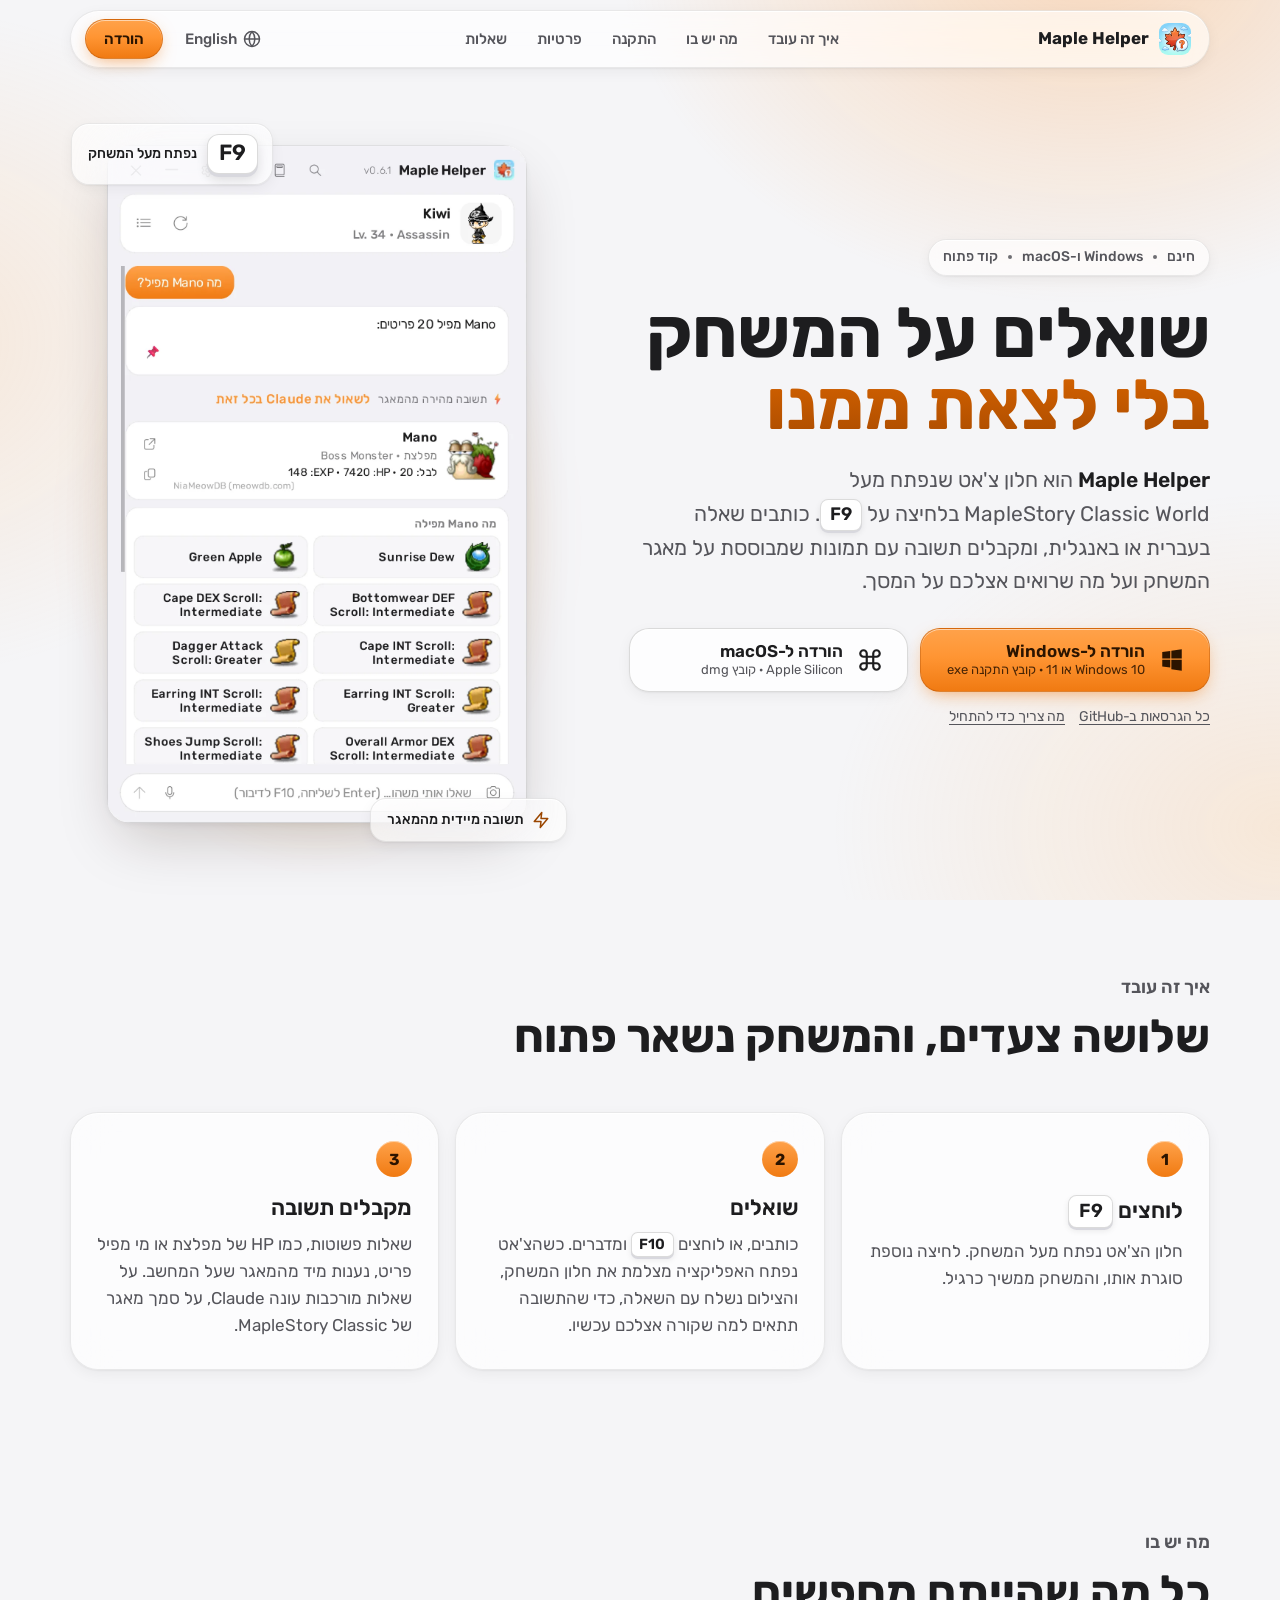
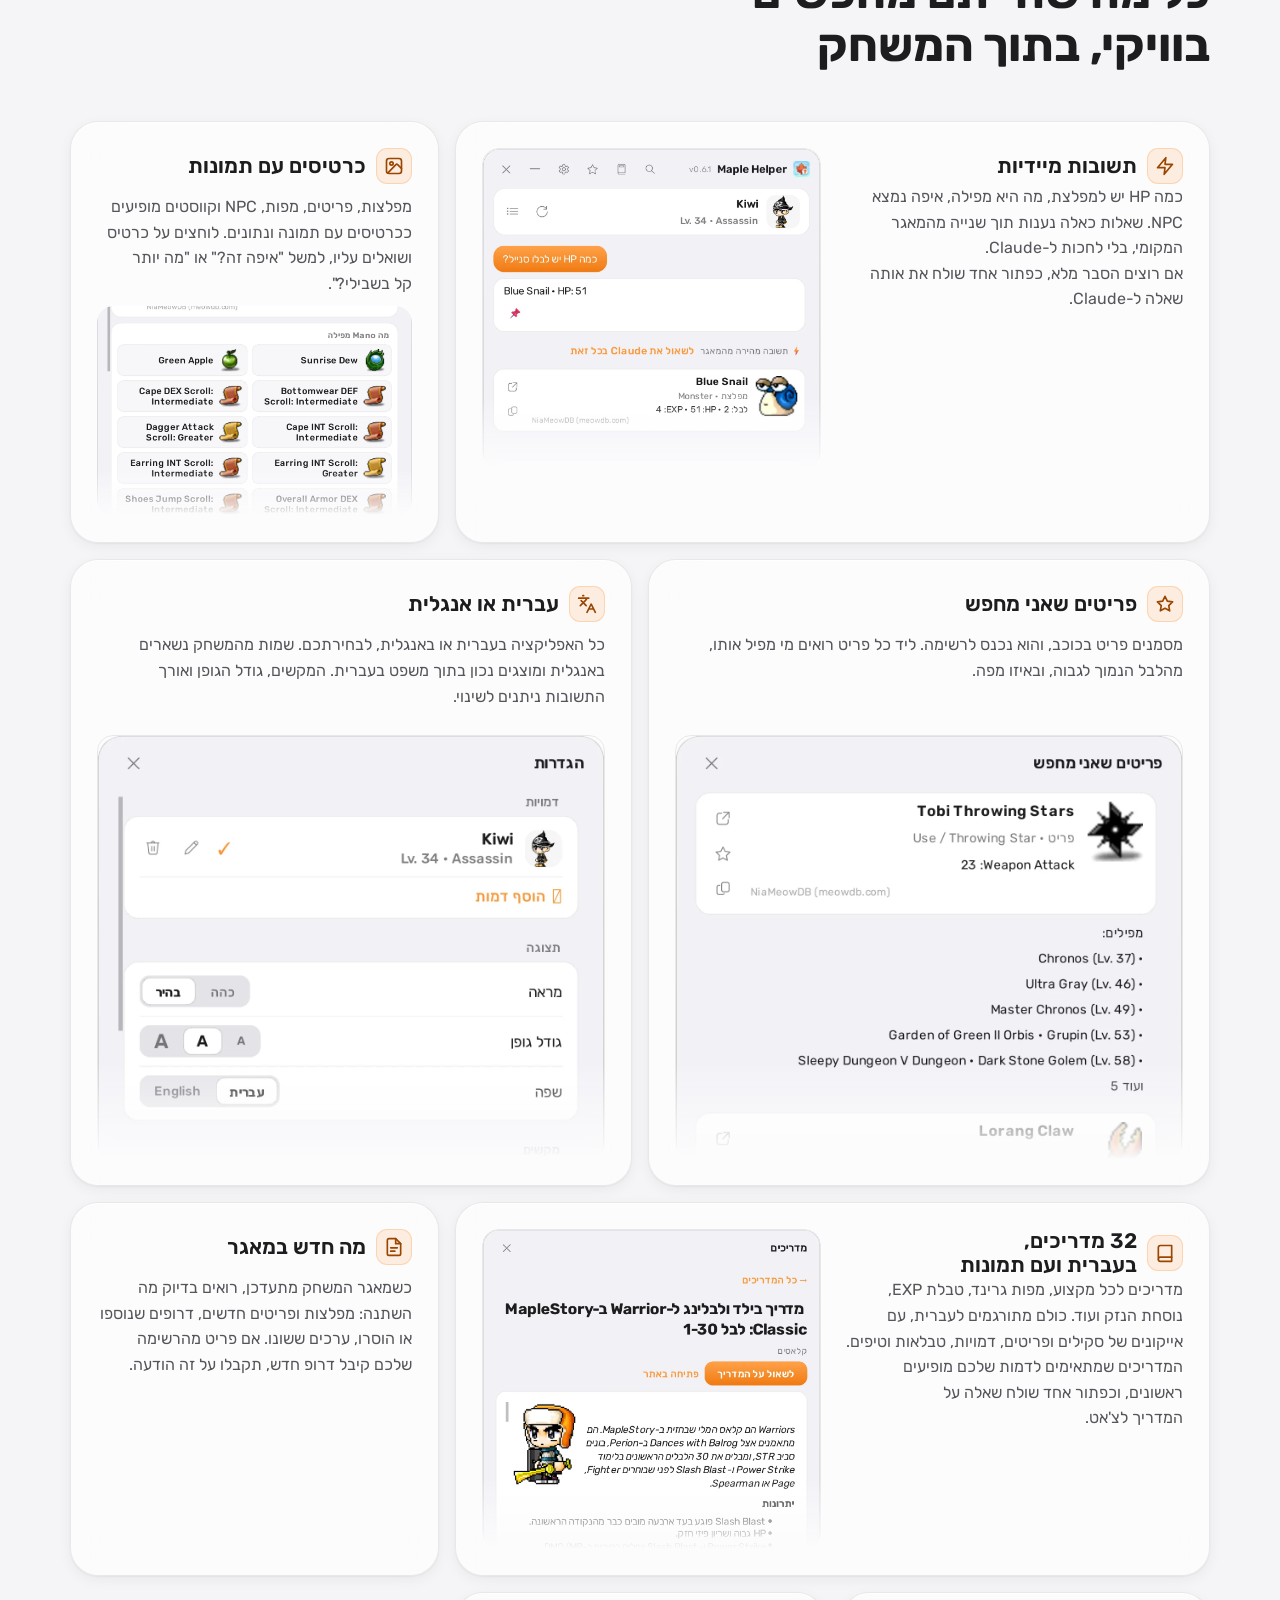
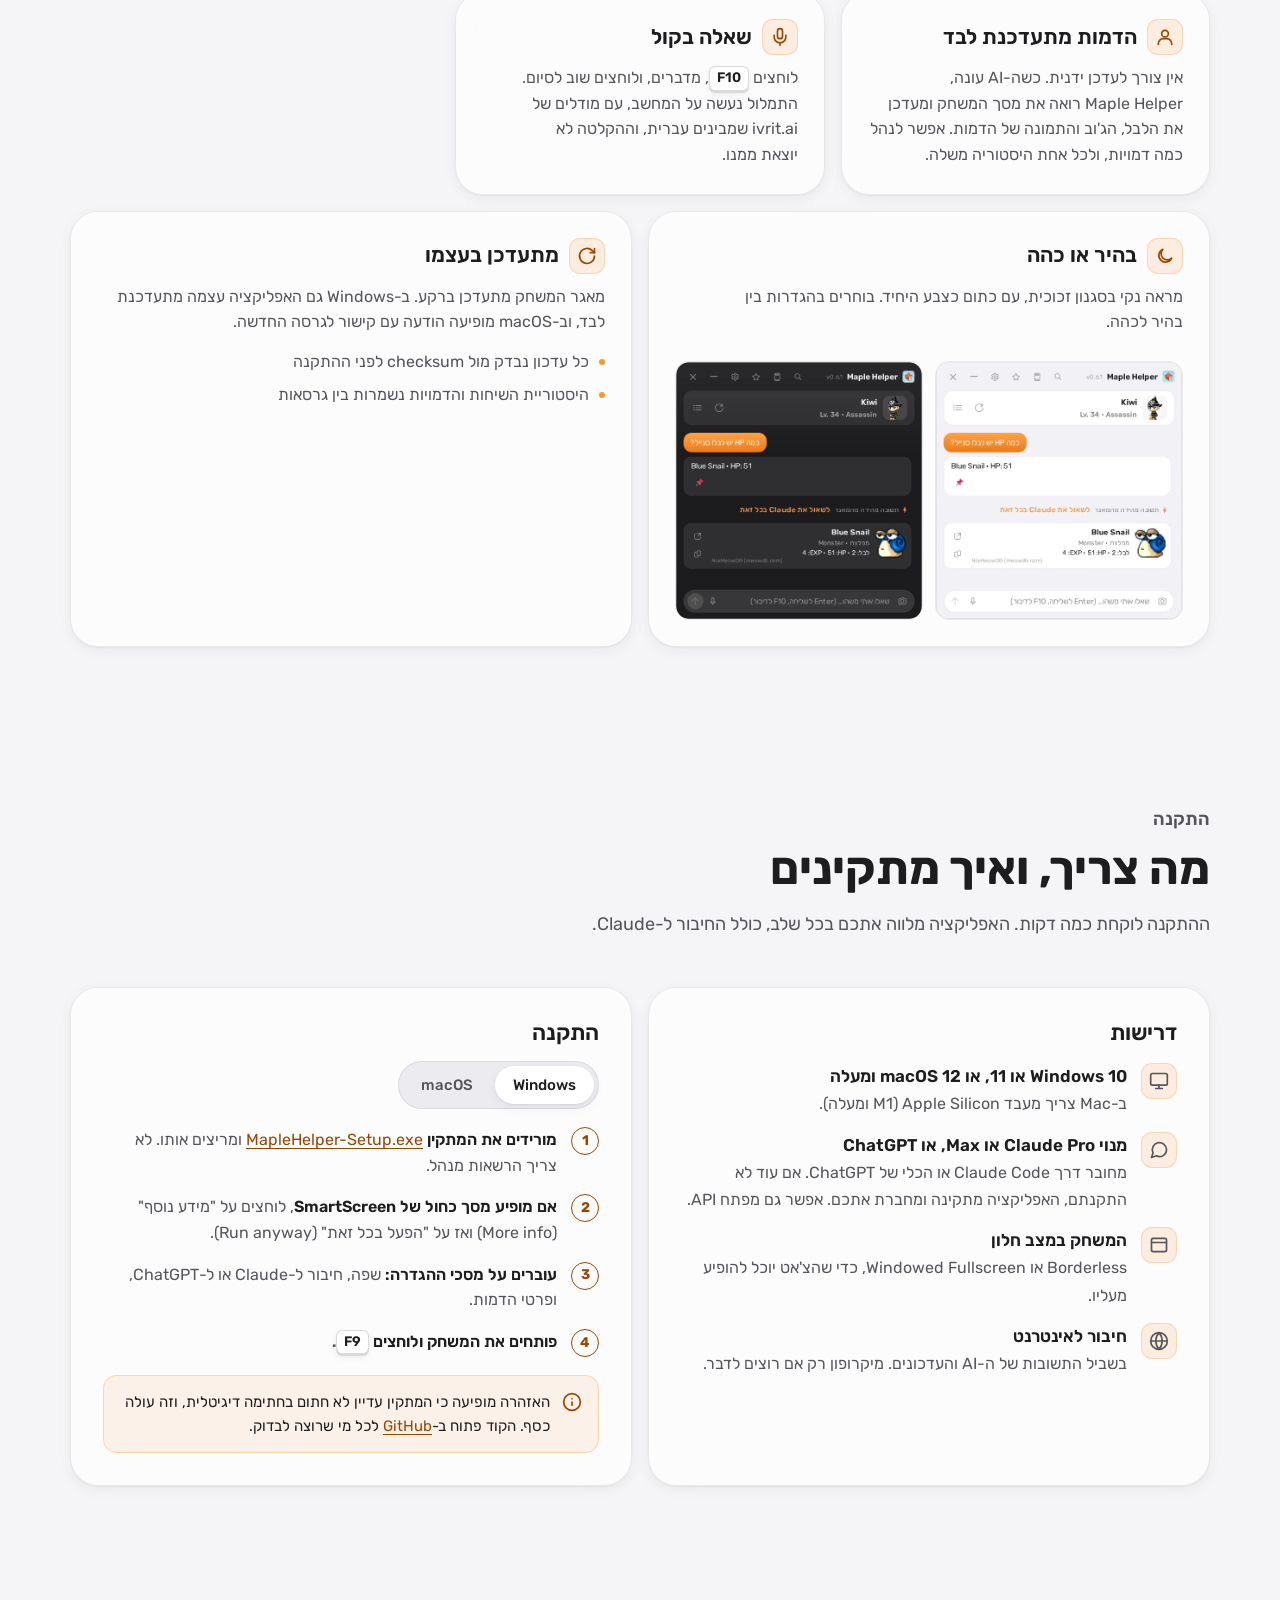
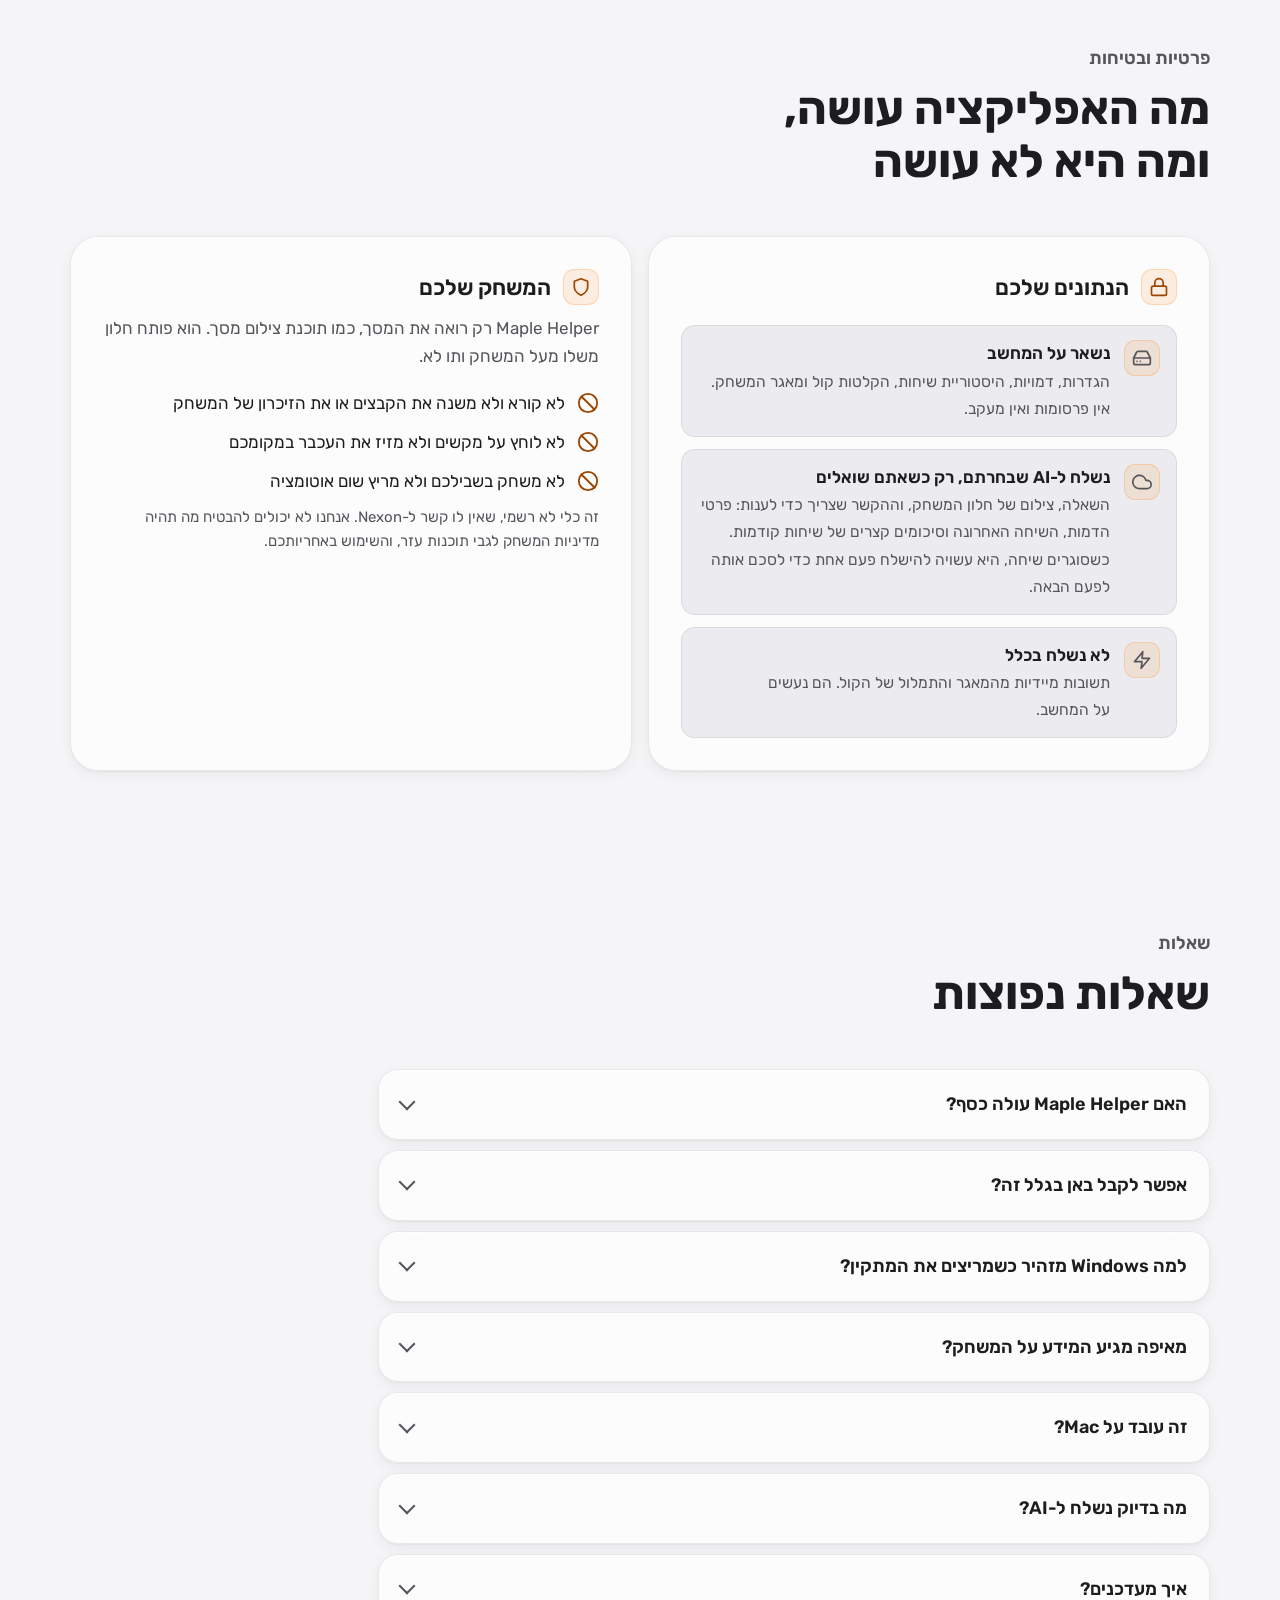
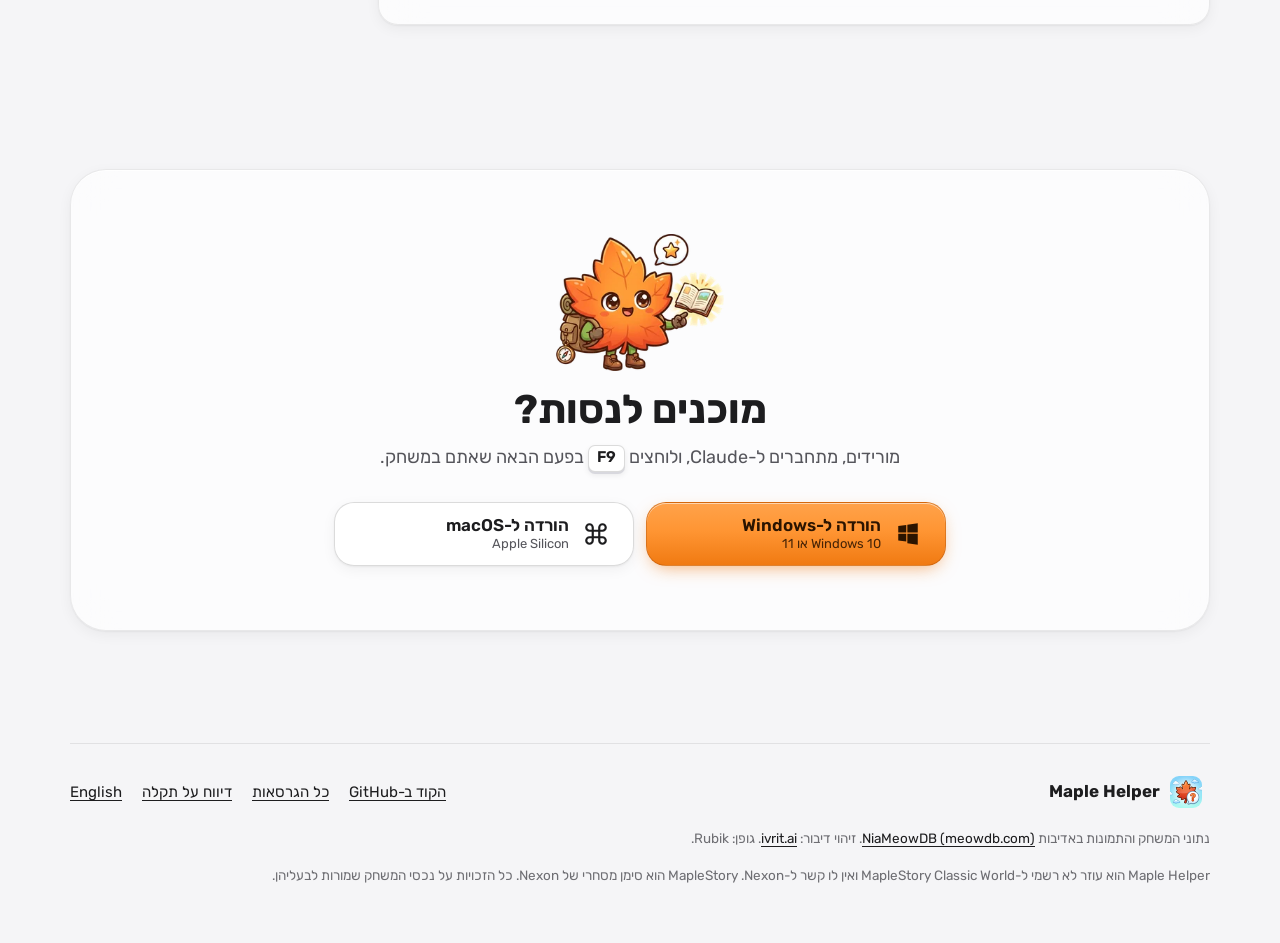
==== commit 05fc5f4f: "Site and README: fresh 0.6.1 screenshots, a guides section, screenshots in the README Co-Authored-By" ====
--- a/index.html
+++ b/index.html
@@ -171,6 +171,7 @@
     <symbol id="i-image" viewBox="0 0 24 24"><g fill="none" stroke="currentColor" stroke-width="2" stroke-linecap="round" stroke-linejoin="round"><rect x="3" y="3" width="18" height="18" rx="3"/><circle cx="9" cy="9" r="2"/><path d="m21 15-4.6-4.6a1.5 1.5 0 0 0-2.1 0L5 20"/></g></symbol>
     <symbol id="i-star" viewBox="0 0 24 24"><path fill="none" stroke="currentColor" stroke-width="2" stroke-linejoin="round" d="m12 2.8 2.8 5.8 6.3.9-4.6 4.4 1.1 6.3L12 17.2l-5.6 3 1.1-6.3-4.6-4.4 6.3-.9z"/></symbol>
     <symbol id="i-notes" viewBox="0 0 24 24"><g fill="none" stroke="currentColor" stroke-width="2" stroke-linecap="round" stroke-linejoin="round"><path d="M14 2H6a2 2 0 0 0-2 2v16a2 2 0 0 0 2 2h12a2 2 0 0 0 2-2V8z"/><path d="M14 2v6h6M8 13h8M8 17h5"/></g></symbol>
+    <symbol id="i-book" viewBox="0 0 24 24"><g fill="none" stroke="currentColor" stroke-width="2" stroke-linecap="round" stroke-linejoin="round"><path d="M4 19.5A2.5 2.5 0 0 1 6.5 17H20V3H6.5A2.5 2.5 0 0 0 4 5.5z"/><path d="M4 19.5A2.5 2.5 0 0 0 6.5 22H20v-5"/></g></symbol>
     <symbol id="i-user" viewBox="0 0 24 24"><g fill="none" stroke="currentColor" stroke-width="2" stroke-linecap="round"><circle cx="12" cy="8" r="4"/><path d="M4 21v-1a6 6 0 0 1 6-6h4a6 6 0 0 1 6 6v1"/></g></symbol>
     <symbol id="i-mic" viewBox="0 0 24 24"><g fill="none" stroke="currentColor" stroke-width="2" stroke-linecap="round"><rect x="9" y="2" width="6" height="12" rx="3"/><path d="M19 10v2a7 7 0 0 1-14 0v-2M12 19v3"/></g></symbol>
     <symbol id="i-lang" viewBox="0 0 24 24"><g fill="none" stroke="currentColor" stroke-width="2" stroke-linecap="round" stroke-linejoin="round"><path d="m5 8 6 6M4 14l6-6 2-3M2 5h12M7 2h1M22 22l-5-10-5 10M14 18h6"/></g></symbol>
@@ -346,6 +347,21 @@
           </div>
         </article>
 
+        <article class="tile wide split glass reveal">
+          <div>
+            <h3><span class="ico"><svg aria-hidden="true"><use href="#i-book"/></svg></span>32 מדריכים, בעברית ועם תמונות</h3>
+            <p>מדריכים לכל מקצוע, מפות גרינד, טבלת <bdi dir="ltr">EXP</bdi>, נוסחת הנזק ועוד. כולם מתורגמים לעברית, עם אייקונים של סקילים ופריטים, דמויות, טבלאות וטיפים.</p>
+            <p>המדריכים שמתאימים לדמות שלכם מופיעים ראשונים, וכפתור אחד שולח שאלה על המדריך לצ'אט.</p>
+          </div>
+          <div class="shot crop">
+            <picture>
+              <source media="(prefers-color-scheme: dark)" srcset="assets/shots/guide-dark.webp">
+              <img src="assets/shots/guide-light.webp" width="1190" height="1840" loading="lazy" decoding="async"
+                   alt="מדריך ה-Warrior בעברית בתוך האפליקציה: תמונת הדמות, יתרונות וחסרונות, וקופסת נוסחה">
+            </picture>
+          </div>
+        </article>
+
         <article class="tile third glass reveal">
           <h3><span class="ico"><svg aria-hidden="true"><use href="#i-notes"/></svg></span>מה חדש במאגר</h3>
           <p>כשמאגר המשחק מתעדכן, רואים בדיוק מה השתנה: מפלצות ופריטים חדשים, דרופים שנוספו או הוסרו, ערכים ששונו. אם פריט מהרשימה שלכם קיבל דרופ חדש, תקבלו על זה הודעה.</p>
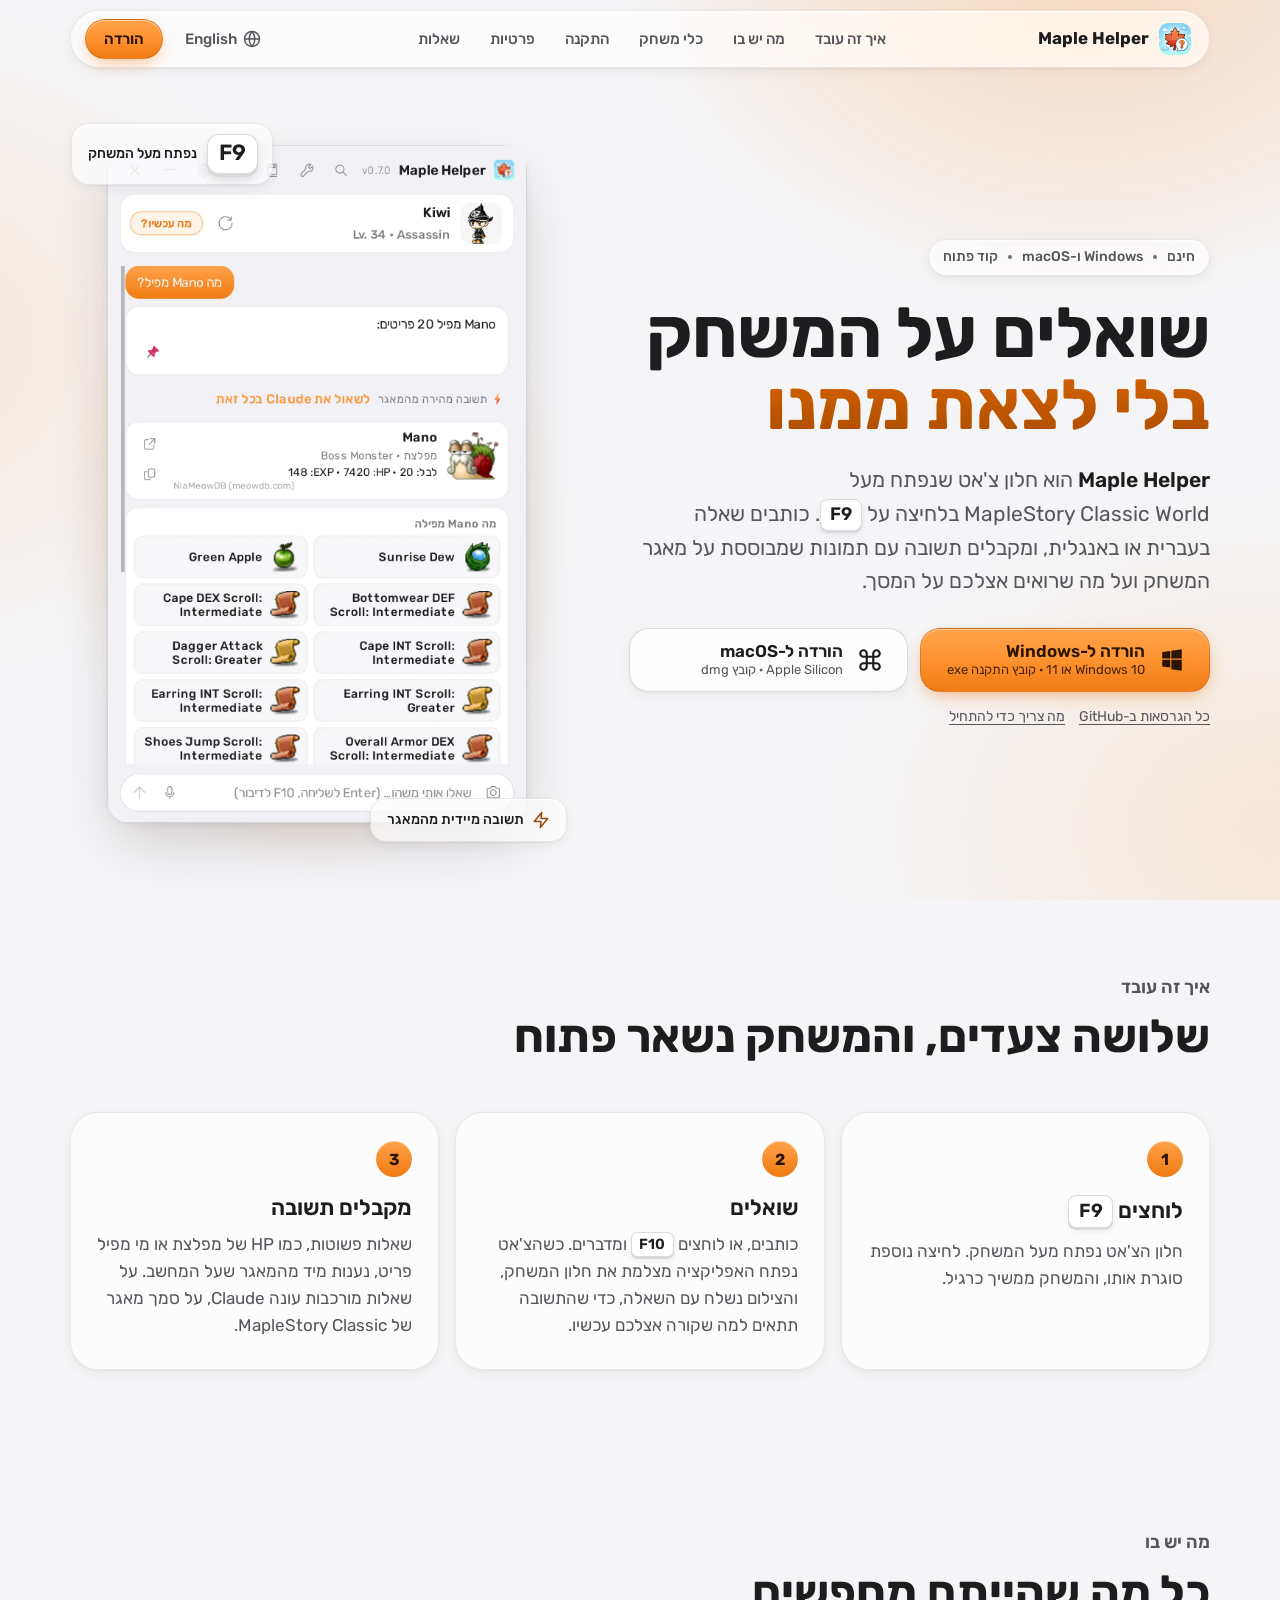
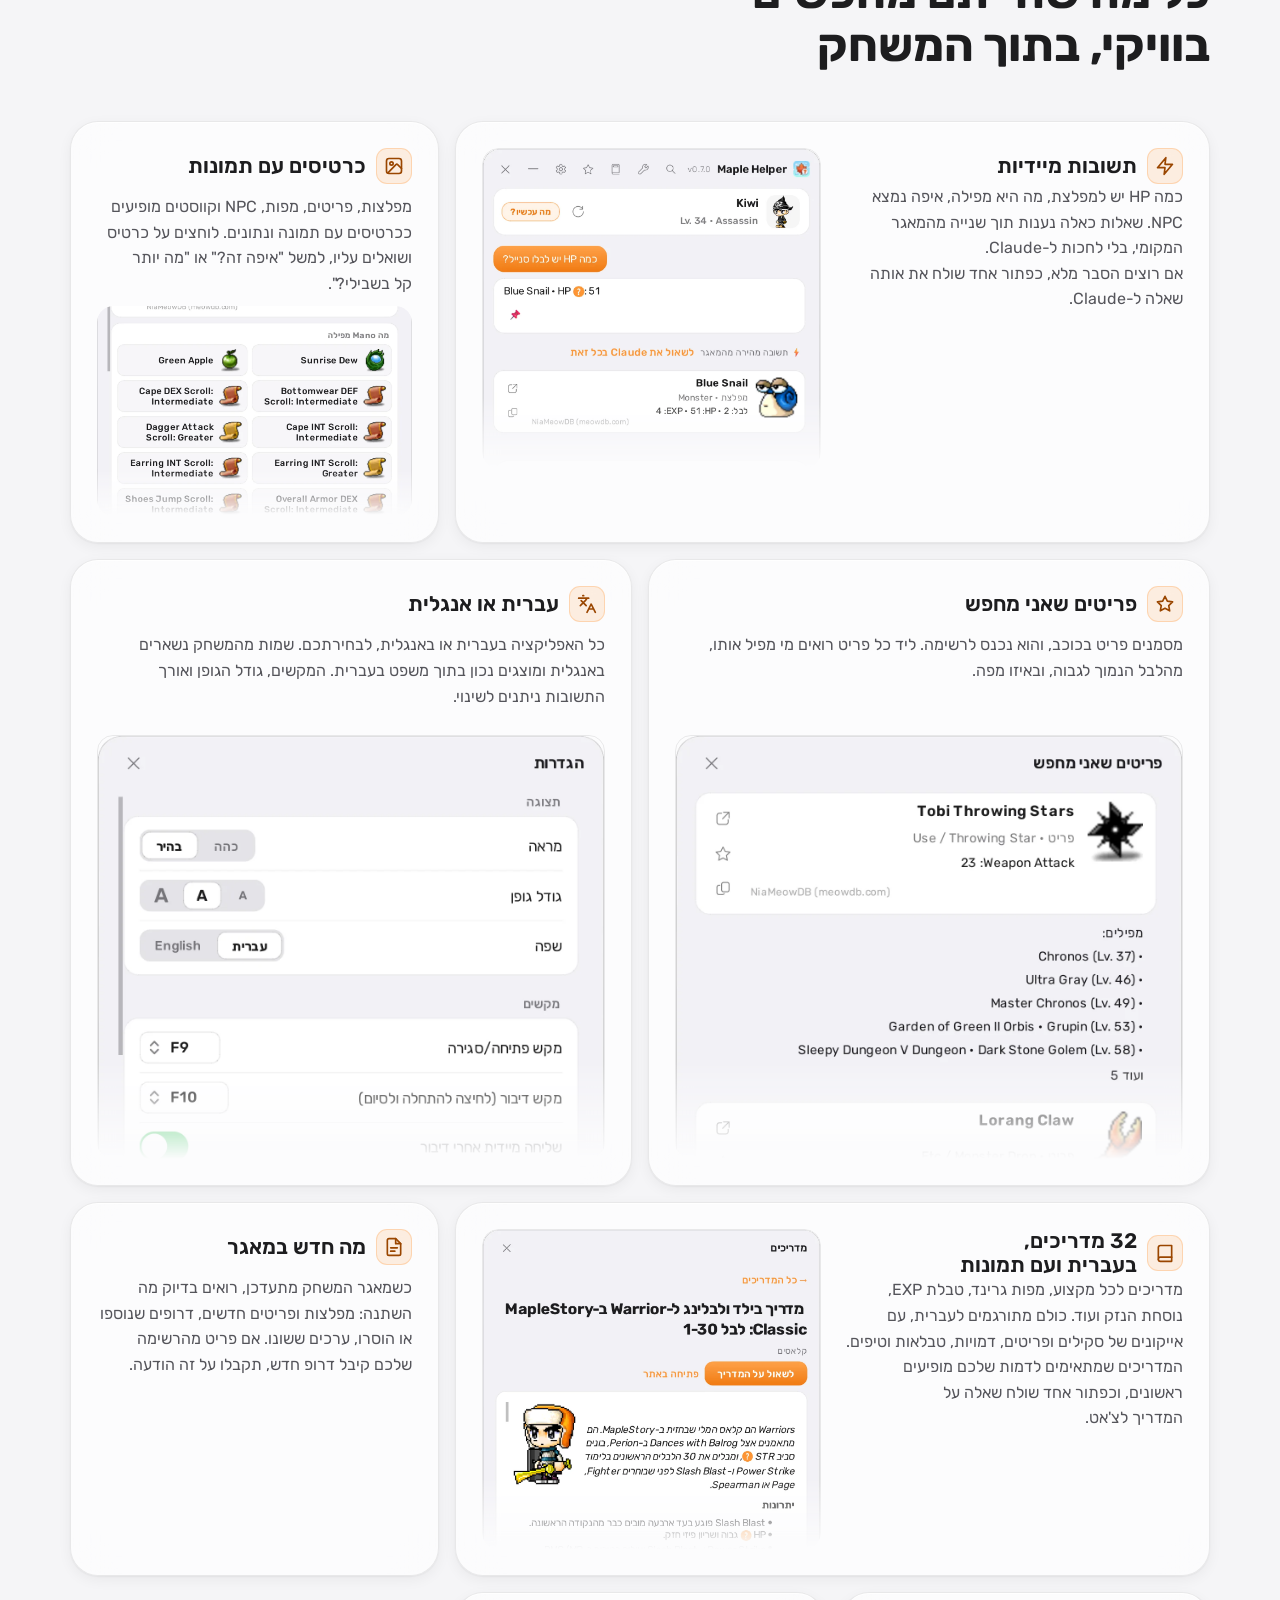
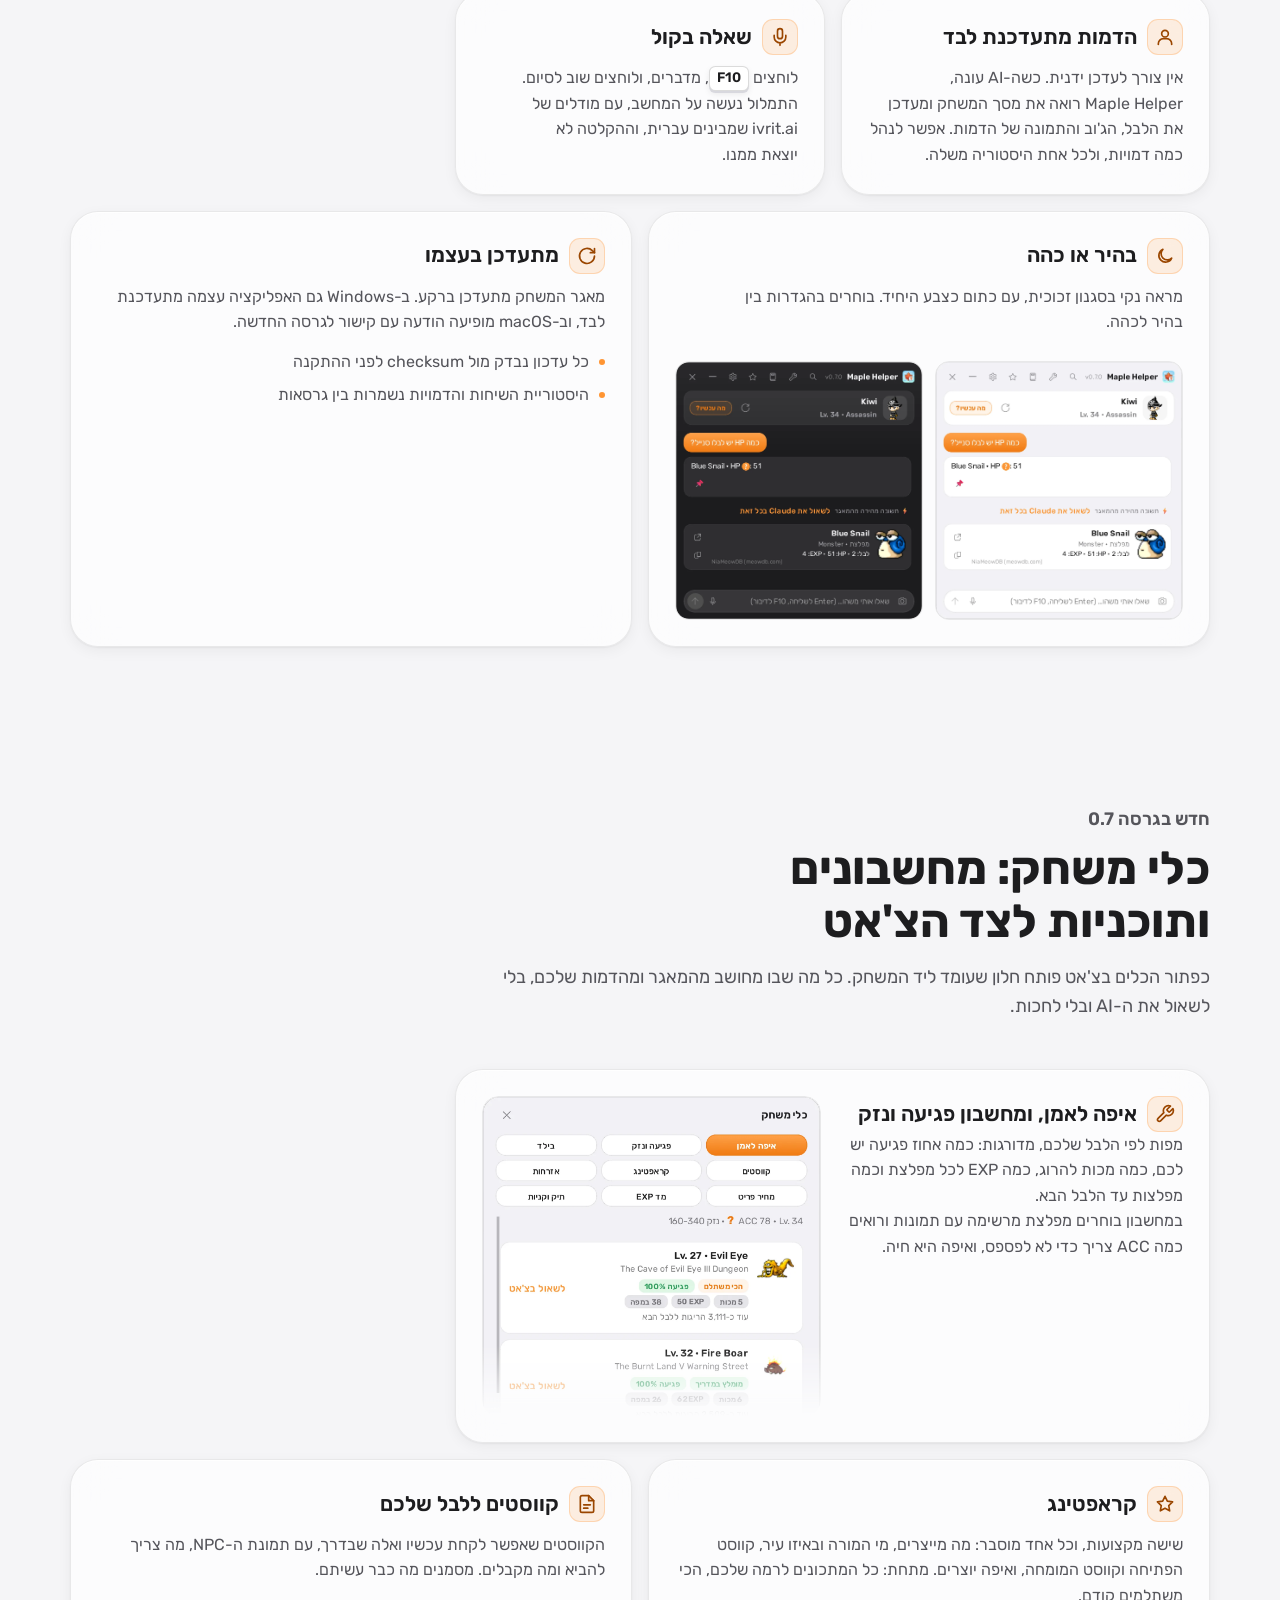
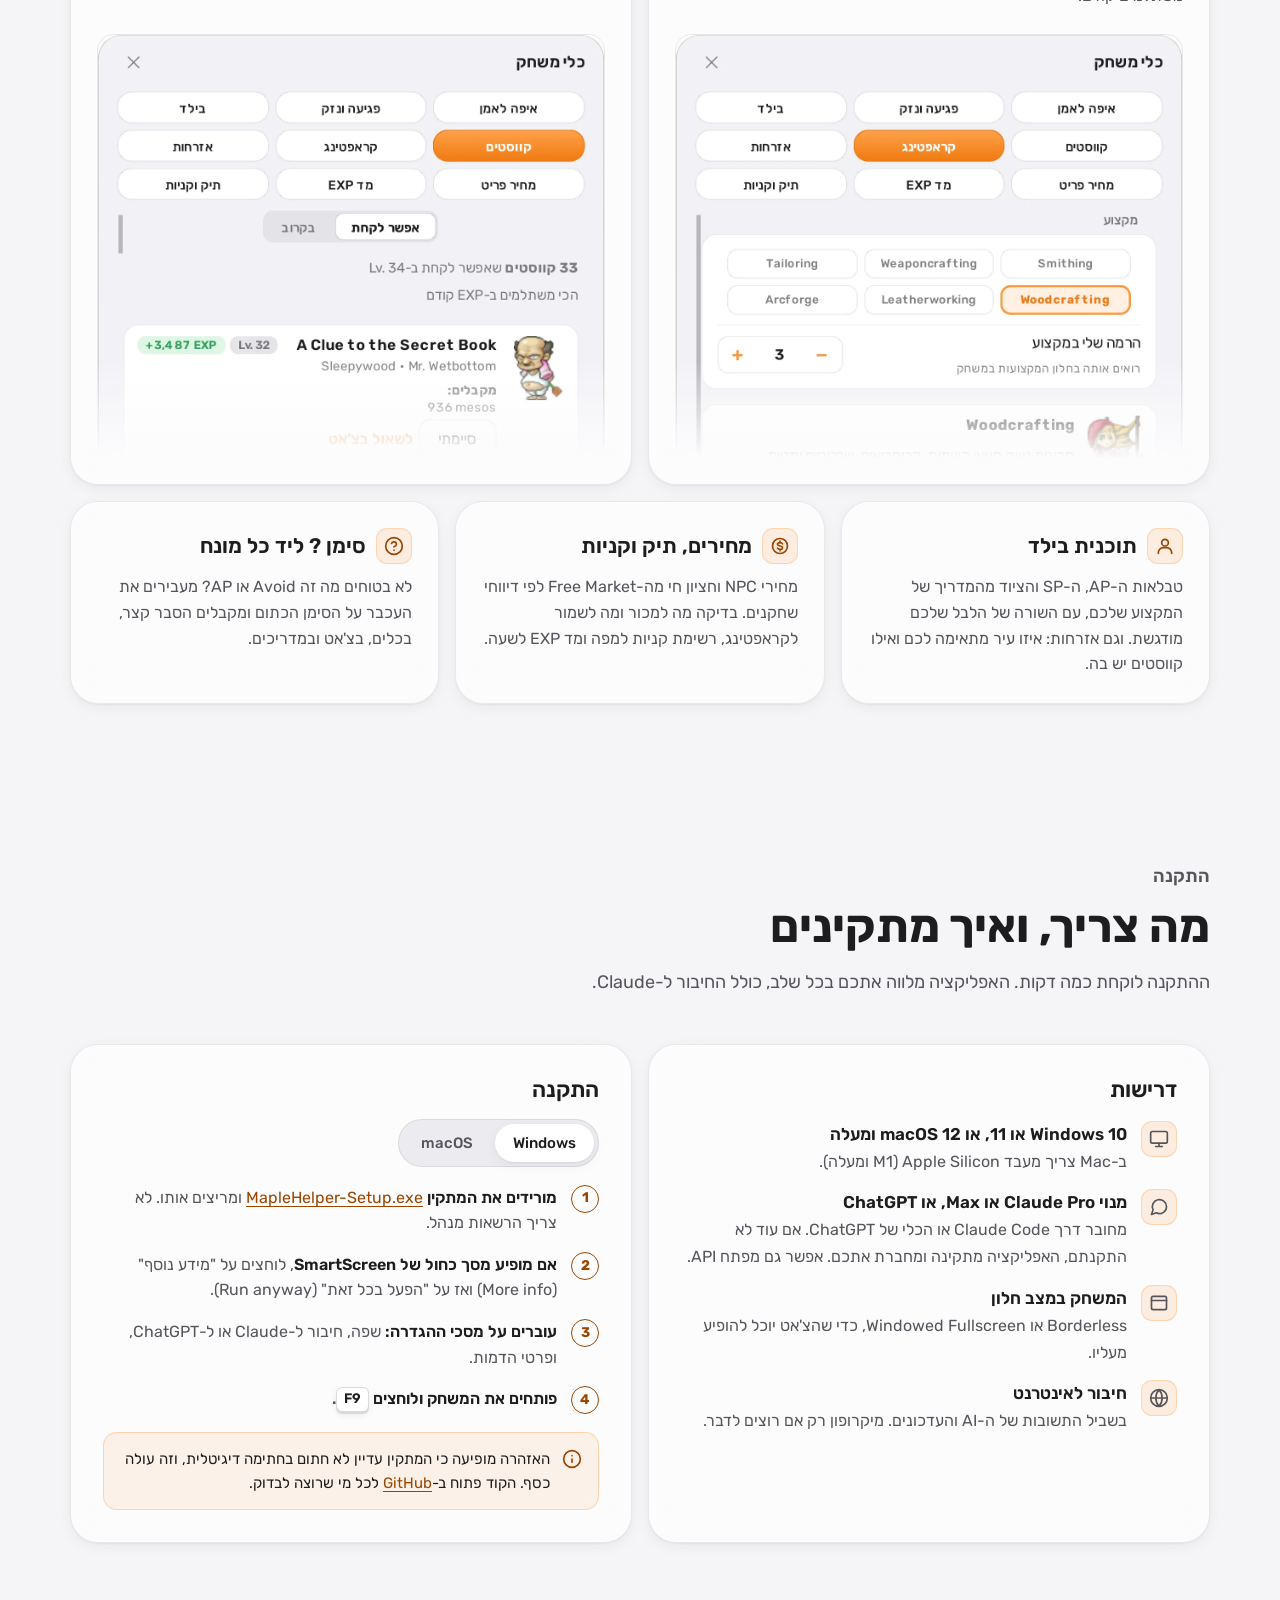
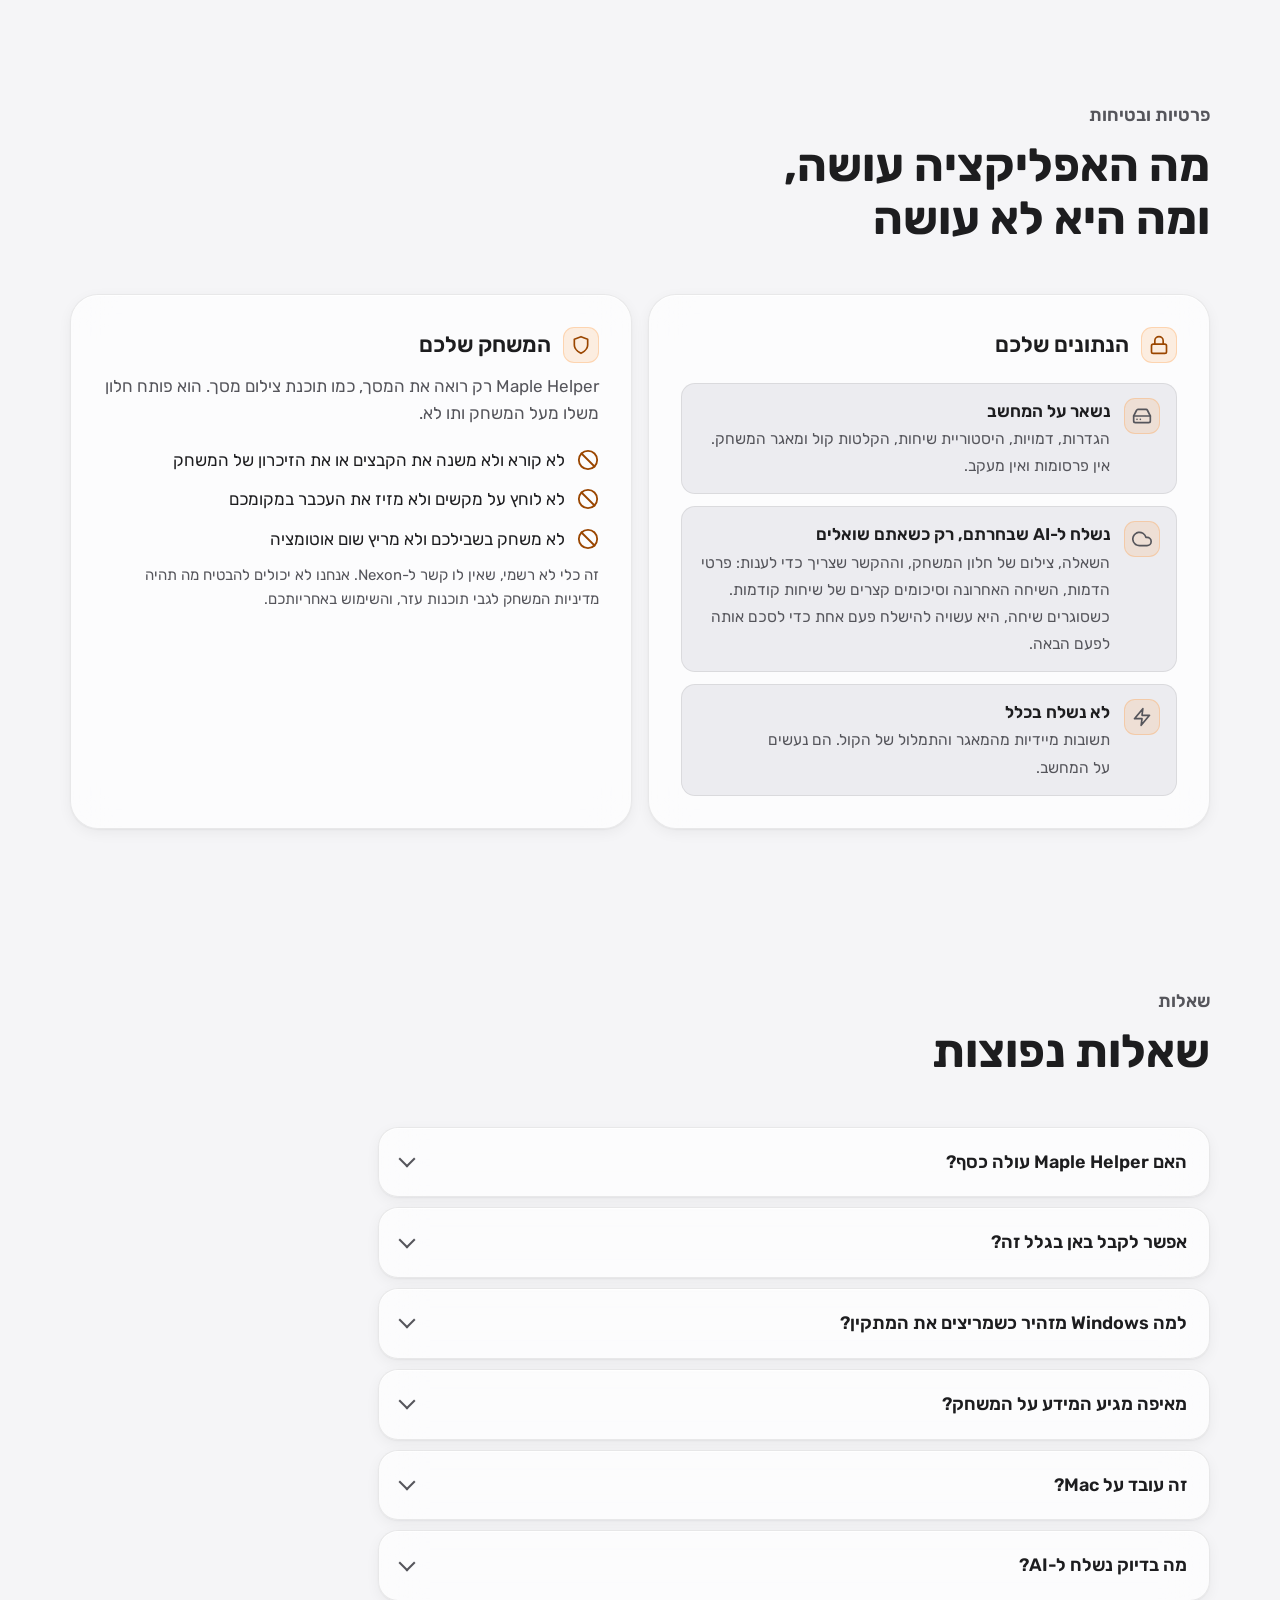
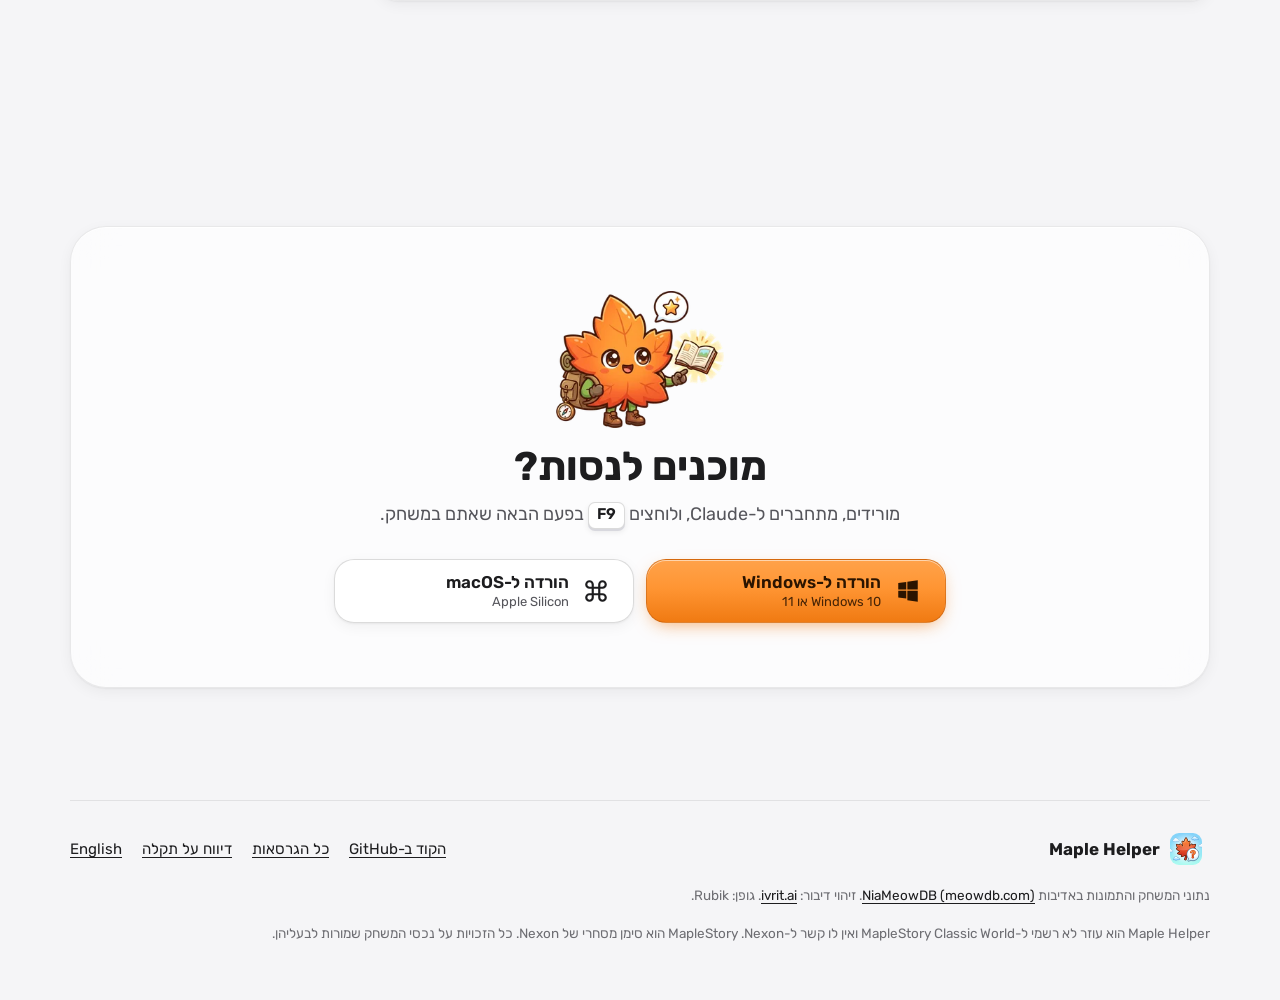
==== commit 904a556c: "0.7.0: a play tools section (where to train, crafting, quests, build, prices, term help), fresh scre" ====
--- a/index.html
+++ b/index.html
@@ -5,10 +5,10 @@
 <meta name="viewport" content="width=device-width, initial-scale=1, viewport-fit=cover">
 <title>Maple Helper – עוזר צ'אט חינמי ל-MapleStory Classic World</title>
 <meta name="description" content="Maple Helper נפתח מעל MapleStory Classic World בלחיצה על F9 ועונה בעברית או באנגלית: דרופים, HP של מפלצות, איפה נמצא כל דבר. חינם ל-Windows ול-macOS.">
-<link rel="canonical" href="https://amitaflalo1995.github.io/maple-helper/">
-<link rel="alternate" hreflang="he" href="https://amitaflalo1995.github.io/maple-helper/">
-<link rel="alternate" hreflang="en" href="https://amitaflalo1995.github.io/maple-helper/en/">
-<link rel="alternate" hreflang="x-default" href="https://amitaflalo1995.github.io/maple-helper/">
+<link rel="canonical" href="https://amitaflalo1995.github.io/maple-helper-site/">
+<link rel="alternate" hreflang="he" href="https://amitaflalo1995.github.io/maple-helper-site/">
+<link rel="alternate" hreflang="en" href="https://amitaflalo1995.github.io/maple-helper-site/en/">
+<link rel="alternate" hreflang="x-default" href="https://amitaflalo1995.github.io/maple-helper-site/">
 <meta name="robots" content="index, follow, max-image-preview:large">
 <meta name="theme-color" content="#F5F5F7" media="(prefers-color-scheme: light)">
 <meta name="theme-color" content="#0C0C0E" media="(prefers-color-scheme: dark)">
@@ -20,15 +20,15 @@
 <meta property="og:locale:alternate" content="en_US">
 <meta property="og:title" content="Maple Helper – עוזר צ'אט חינמי ל-MapleStory Classic World">
 <meta property="og:description" content="לוחצים F9, שואלים בעברית ומקבלים תשובה עם תמונות, בלי לצאת מהמשחק. חינם ל-Windows ול-macOS.">
-<meta property="og:url" content="https://amitaflalo1995.github.io/maple-helper/">
-<meta property="og:image" content="https://amitaflalo1995.github.io/maple-helper/assets/img/og.jpg">
+<meta property="og:url" content="https://amitaflalo1995.github.io/maple-helper-site/">
+<meta property="og:image" content="https://amitaflalo1995.github.io/maple-helper-site/assets/img/og.jpg">
 <meta property="og:image:width" content="1200">
 <meta property="og:image:height" content="630">
 <meta property="og:image:alt" content="הלוגו של Maple Helper לצד חלון הצ'אט של האפליקציה, עם תשובה על מה המפלצת Mano מפילה">
 <meta name="twitter:card" content="summary_large_image">
 <meta name="twitter:title" content="Maple Helper – עוזר צ'אט חינמי ל-MapleStory Classic World">
 <meta name="twitter:description" content="לוחצים F9, שואלים בעברית ומקבלים תשובה עם תמונות, בלי לצאת מהמשחק.">
-<meta name="twitter:image" content="https://amitaflalo1995.github.io/maple-helper/assets/img/og.jpg">
+<meta name="twitter:image" content="https://amitaflalo1995.github.io/maple-helper-site/assets/img/og.jpg">
 <meta name="twitter:image:alt" content="הלוגו של Maple Helper לצד חלון הצ'אט של האפליקציה">
 
 <link rel="icon" href="favicon.ico" sizes="48x48">
@@ -50,8 +50,8 @@
   "@graph": [
     {
       "@type": "WebSite",
-      "@id": "https://amitaflalo1995.github.io/maple-helper/#website",
-      "url": "https://amitaflalo1995.github.io/maple-helper/",
+      "@id": "https://amitaflalo1995.github.io/maple-helper-site/#website",
+      "url": "https://amitaflalo1995.github.io/maple-helper-site/",
       "name": "Maple Helper",
       "inLanguage": [
         "he",
@@ -60,10 +60,10 @@
     },
     {
       "@type": "SoftwareApplication",
-      "@id": "https://amitaflalo1995.github.io/maple-helper/#app",
+      "@id": "https://amitaflalo1995.github.io/maple-helper-site/#app",
       "name": "Maple Helper",
       "description": "עוזר צ'אט חינמי שנפתח מעל MapleStory Classic World ועונה בעברית או באנגלית על סמך מאגר המשחק וצילום מסך של המשחק.",
-      "url": "https://amitaflalo1995.github.io/maple-helper/",
+      "url": "https://amitaflalo1995.github.io/maple-helper-site/",
       "applicationCategory": "UtilitiesApplication",
       "applicationSubCategory": "Game companion",
       "operatingSystem": "Windows 10, Windows 11, macOS 12+ (Apple Silicon)",
@@ -84,10 +84,10 @@
       "installUrl": "https://github.com/Amitaflalo1995/maple-helper/releases/latest",
       "releaseNotes": "https://github.com/Amitaflalo1995/maple-helper/releases",
       "softwareRequirements": "Claude Pro or Max plan (via Claude Code) or a paid ChatGPT plan; or an Anthropic or OpenAI API key",
-      "image": "https://amitaflalo1995.github.io/maple-helper/assets/img/icon-512.png",
+      "image": "https://amitaflalo1995.github.io/maple-helper-site/assets/img/icon-512.png",
       "screenshot": [
-        "https://amitaflalo1995.github.io/maple-helper/assets/shots/mano-light.webp",
-        "https://amitaflalo1995.github.io/maple-helper/assets/shots/wishlist-light.webp"
+        "https://amitaflalo1995.github.io/maple-helper-site/assets/shots/mano-light.webp",
+        "https://amitaflalo1995.github.io/maple-helper-site/assets/shots/wishlist-light.webp"
       ],
       "sameAs": [
         "https://github.com/Amitaflalo1995/maple-helper"
@@ -95,7 +95,7 @@
     },
     {
       "@type": "FAQPage",
-      "@id": "https://amitaflalo1995.github.io/maple-helper/#faq",
+      "@id": "https://amitaflalo1995.github.io/maple-helper-site/#faq",
       "inLanguage": "he",
       "mainEntity": [
         {
@@ -169,6 +169,9 @@
     <symbol id="i-mac" viewBox="0 0 24 24"><path fill="none" stroke="currentColor" stroke-width="2" stroke-linecap="round" stroke-linejoin="round" d="M15 6v12a3 3 0 1 0 3-3H6a3 3 0 1 0 3 3V6a3 3 0 1 0-3 3h12a3 3 0 1 0-3-3"/></symbol>
     <symbol id="i-zap" viewBox="0 0 24 24"><path fill="none" stroke="currentColor" stroke-width="2" stroke-linejoin="round" d="M13 2 3 14h9l-1 8 10-12h-9l1-8z"/></symbol>
     <symbol id="i-image" viewBox="0 0 24 24"><g fill="none" stroke="currentColor" stroke-width="2" stroke-linecap="round" stroke-linejoin="round"><rect x="3" y="3" width="18" height="18" rx="3"/><circle cx="9" cy="9" r="2"/><path d="m21 15-4.6-4.6a1.5 1.5 0 0 0-2.1 0L5 20"/></g></symbol>
+    <symbol id="i-tools" viewBox="0 0 24 24"><path fill="none" stroke="currentColor" stroke-width="2" stroke-linecap="round" stroke-linejoin="round" d="M14.7 6.3a1 1 0 0 0 0 1.4l1.6 1.6a1 1 0 0 0 1.4 0l3.8-3.8a6 6 0 0 1-7.9 7.9l-6.9 6.9a2.1 2.1 0 0 1-3-3l6.9-6.9a6 6 0 0 1 7.9-7.9z"/></symbol>
+    <symbol id="i-help" viewBox="0 0 24 24"><g fill="none" stroke="currentColor" stroke-width="2" stroke-linecap="round" stroke-linejoin="round"><circle cx="12" cy="12" r="10"/><path d="M9.1 9a3 3 0 0 1 5.8 1c0 2-3 3-3 3M12 17h.01"/></g></symbol>
+    <symbol id="i-coin" viewBox="0 0 24 24"><g fill="none" stroke="currentColor" stroke-width="2" stroke-linecap="round"><circle cx="12" cy="12" r="9"/><path d="M15 9.5c-.5-1-1.6-1.5-3-1.5-1.7 0-3 .8-3 2s1.3 1.7 3 2 3 .8 3 2-1.3 2-3 2c-1.4 0-2.5-.5-3-1.5M12 6v2M12 16v2"/></g></symbol>
     <symbol id="i-star" viewBox="0 0 24 24"><path fill="none" stroke="currentColor" stroke-width="2" stroke-linejoin="round" d="m12 2.8 2.8 5.8 6.3.9-4.6 4.4 1.1 6.3L12 17.2l-5.6 3 1.1-6.3-4.6-4.4 6.3-.9z"/></symbol>
     <symbol id="i-notes" viewBox="0 0 24 24"><g fill="none" stroke="currentColor" stroke-width="2" stroke-linecap="round" stroke-linejoin="round"><path d="M14 2H6a2 2 0 0 0-2 2v16a2 2 0 0 0 2 2h12a2 2 0 0 0 2-2V8z"/><path d="M14 2v6h6M8 13h8M8 17h5"/></g></symbol>
     <symbol id="i-book" viewBox="0 0 24 24"><g fill="none" stroke="currentColor" stroke-width="2" stroke-linecap="round" stroke-linejoin="round"><path d="M4 19.5A2.5 2.5 0 0 1 6.5 17H20V3H6.5A2.5 2.5 0 0 0 4 5.5z"/><path d="M4 19.5A2.5 2.5 0 0 0 6.5 22H20v-5"/></g></symbol>
@@ -202,6 +205,7 @@
       <ul>
         <li><a href="#how">איך זה עובד</a></li>
         <li><a href="#features">מה יש בו</a></li>
+        <li><a href="#tools">כלי משחק</a></li>
         <li><a href="#install">התקנה</a></li>
         <li><a href="#privacy">פרטיות</a></li>
         <li><a href="#faq">שאלות</a></li>
@@ -393,6 +397,72 @@
             <li><span>כל עדכון נבדק מול <bdi dir="ltr">checksum</bdi> לפני ההתקנה</span></li>
             <li><span>היסטוריית השיחות והדמויות נשמרות בין גרסאות</span></li>
           </ul>
+        </article>
+      </div>
+    </div>
+  </section>
+
+  <section id="tools" aria-labelledby="tools-title">
+    <div class="wrap">
+      <div class="sec-head reveal">
+        <p class="kicker">חדש בגרסה 0.7</p>
+        <h2 id="tools-title">כלי משחק: מחשבונים ותוכניות לצד הצ'אט</h2>
+        <p>כפתור הכלים בצ'אט פותח חלון שעומד ליד המשחק. כל מה שבו מחושב מהמאגר ומהדמות שלכם, בלי לשאול את ה-<bdi dir="ltr">AI</bdi> ובלי לחכות.</p>
+      </div>
+
+      <div class="bento">
+        <article class="tile wide split glass reveal">
+          <div>
+            <h3><span class="ico"><svg aria-hidden="true"><use href="#i-tools"/></svg></span>איפה לאמן, ומחשבון פגיעה ונזק</h3>
+            <p>מפות לפי הלבל שלכם, מדורגות: כמה אחוז פגיעה יש לכם, כמה מכות להרוג, כמה <bdi dir="ltr">EXP</bdi> לכל מפלצת וכמה מפלצות עד הלבל הבא.</p>
+            <p>במחשבון בוחרים מפלצת מרשימה עם תמונות ורואים כמה <bdi dir="ltr">ACC</bdi> צריך כדי לא לפספס, ואיפה היא חיה.</p>
+          </div>
+          <div class="shot crop">
+            <picture>
+              <source media="(prefers-color-scheme: dark)" srcset="assets/shots/tools-train-dark.webp">
+              <img src="assets/shots/tools-train-light.webp" width="1190" height="1840" loading="lazy" decoding="async"
+                   alt="כלי המשחק: איפה לאמן, מפות ללבל 34 עם אחוז פגיעה, מכות להריגה ו-EXP">
+            </picture>
+          </div>
+        </article>
+
+        <article class="tile half glass reveal">
+          <h3><span class="ico"><svg aria-hidden="true"><use href="#i-star"/></svg></span>קראפטינג</h3>
+          <p>שישה מקצועות, וכל אחד מוסבר: מה מייצרים, מי המורה ובאיזו עיר, קווסט הפתיחה וקווסט המומחה, ואיפה יוצרים. מתחת: כל המתכונים לרמה שלכם, הכי משתלמים קודם.</p>
+          <div class="shot crop">
+            <picture>
+              <source media="(prefers-color-scheme: dark)" srcset="assets/shots/tools-crafting-dark.webp">
+              <img src="assets/shots/tools-crafting-light.webp" width="1190" height="1840" loading="lazy" decoding="async"
+                   alt="קראפטינג: Woodcrafting עם המורה Vicious ב-Henesys Market, הקווסטים ותחנת העבודה">
+            </picture>
+          </div>
+        </article>
+
+        <article class="tile half glass reveal">
+          <h3><span class="ico"><svg aria-hidden="true"><use href="#i-notes"/></svg></span>קווסטים ללבל שלכם</h3>
+          <p>הקווסטים שאפשר לקחת עכשיו ואלה שבדרך, עם תמונת ה-<bdi dir="ltr">NPC</bdi>, מה צריך להביא ומה מקבלים. מסמנים מה כבר עשיתם.</p>
+          <div class="shot crop">
+            <picture>
+              <source media="(prefers-color-scheme: dark)" srcset="assets/shots/tools-quests-dark.webp">
+              <img src="assets/shots/tools-quests-light.webp" width="1190" height="1840" loading="lazy" decoding="async"
+                   alt="רשימת קווסטים ללבל 34 עם תמונות ה-NPC, החומרים והפרסים">
+            </picture>
+          </div>
+        </article>
+
+        <article class="tile third glass reveal">
+          <h3><span class="ico"><svg aria-hidden="true"><use href="#i-user"/></svg></span>תוכנית בילד</h3>
+          <p>טבלאות ה-<bdi dir="ltr">AP</bdi>, ה-<bdi dir="ltr">SP</bdi> והציוד מהמדריך של המקצוע שלכם, עם השורה של הלבל שלכם מודגשת. וגם אזרחות: איזו עיר מתאימה לכם ואילו קווסטים יש בה.</p>
+        </article>
+
+        <article class="tile third glass reveal">
+          <h3><span class="ico"><svg aria-hidden="true"><use href="#i-coin"/></svg></span>מחירים, תיק וקניות</h3>
+          <p>מחירי <bdi dir="ltr">NPC</bdi> וחציון חי מה-<bdi dir="ltr">Free Market</bdi> לפי דיווחי שחקנים. בדיקה מה למכור ומה לשמור לקראפטינג, רשימת קניות למפה ומד <bdi dir="ltr">EXP</bdi> לשעה.</p>
+        </article>
+
+        <article class="tile third glass reveal">
+          <h3><span class="ico"><svg aria-hidden="true"><use href="#i-help"/></svg></span>סימן ? ליד כל מונח</h3>
+          <p>לא בטוחים מה זה <bdi dir="ltr">Avoid</bdi> או <bdi dir="ltr">AP</bdi>? מעבירים את העכבר על הסימן הכתום ומקבלים הסבר קצר, בכלים, בצ'אט ובמדריכים.</p>
         </article>
       </div>
     </div>
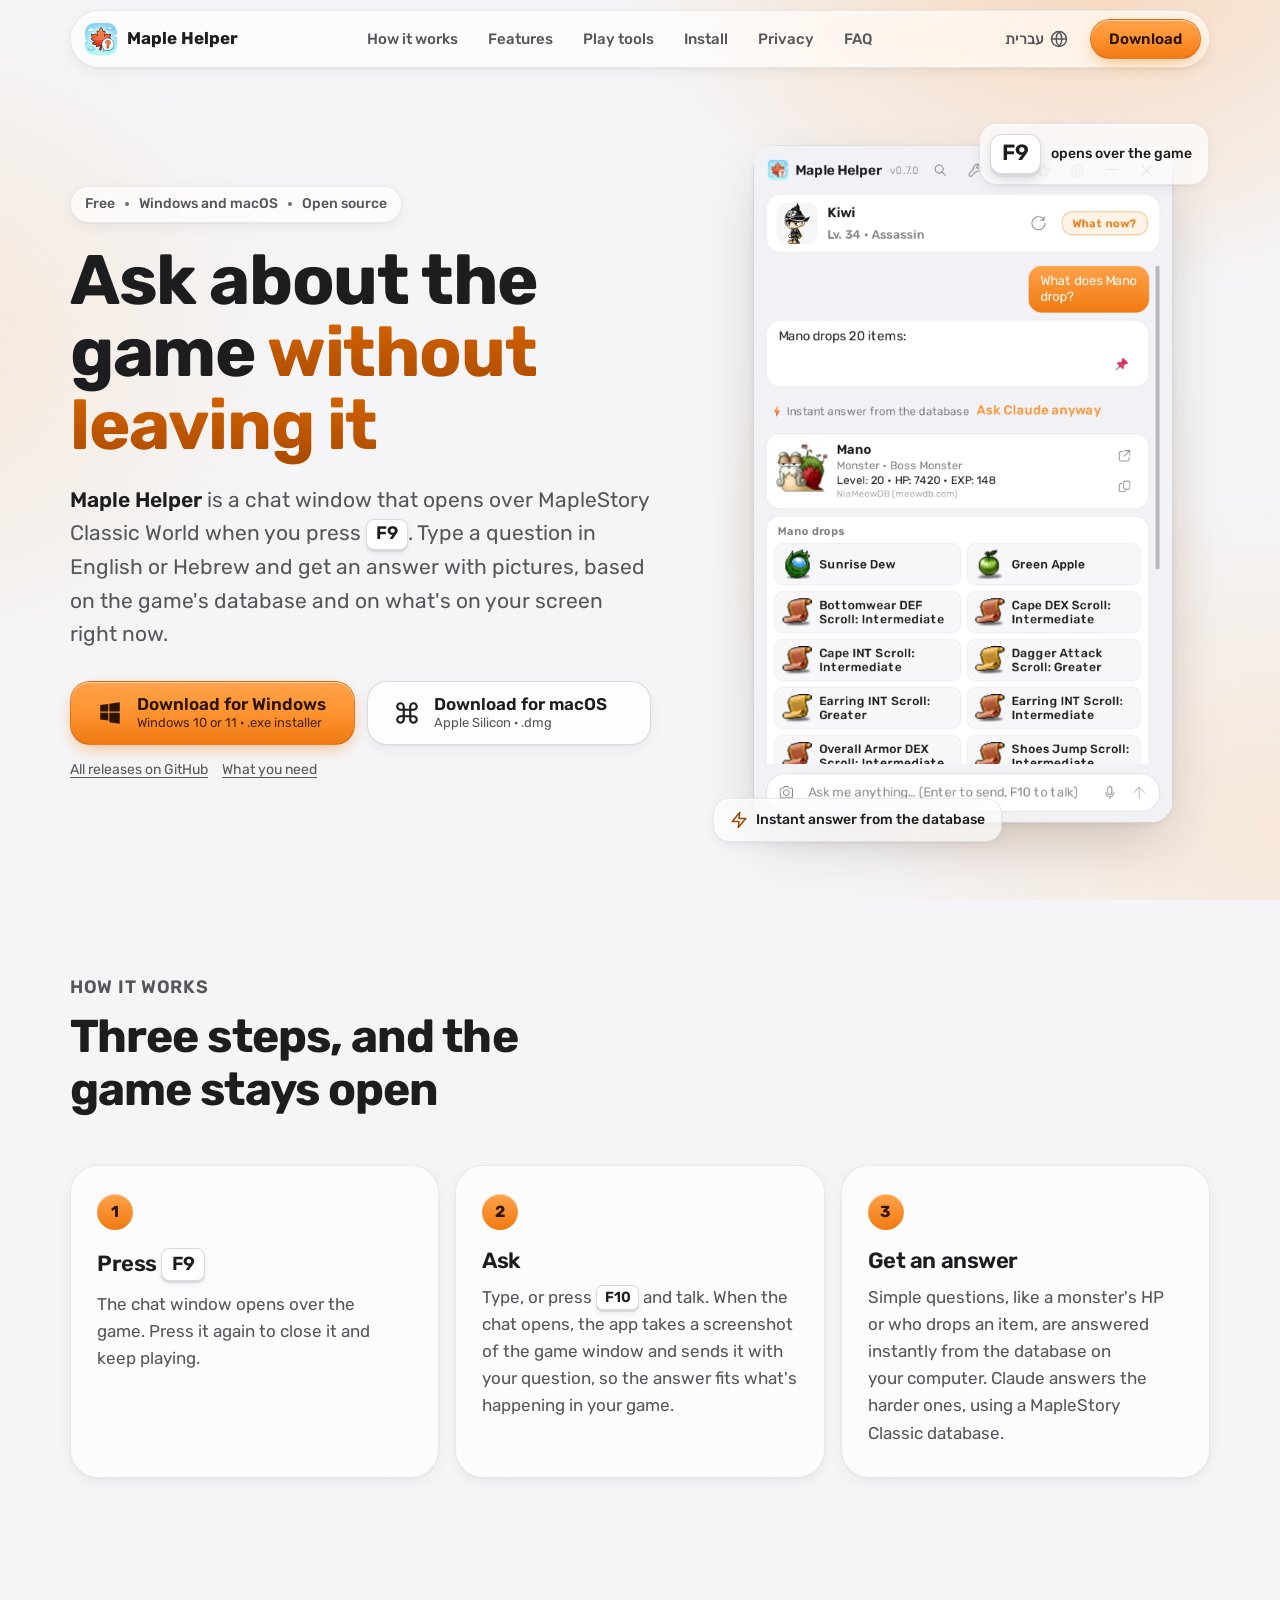
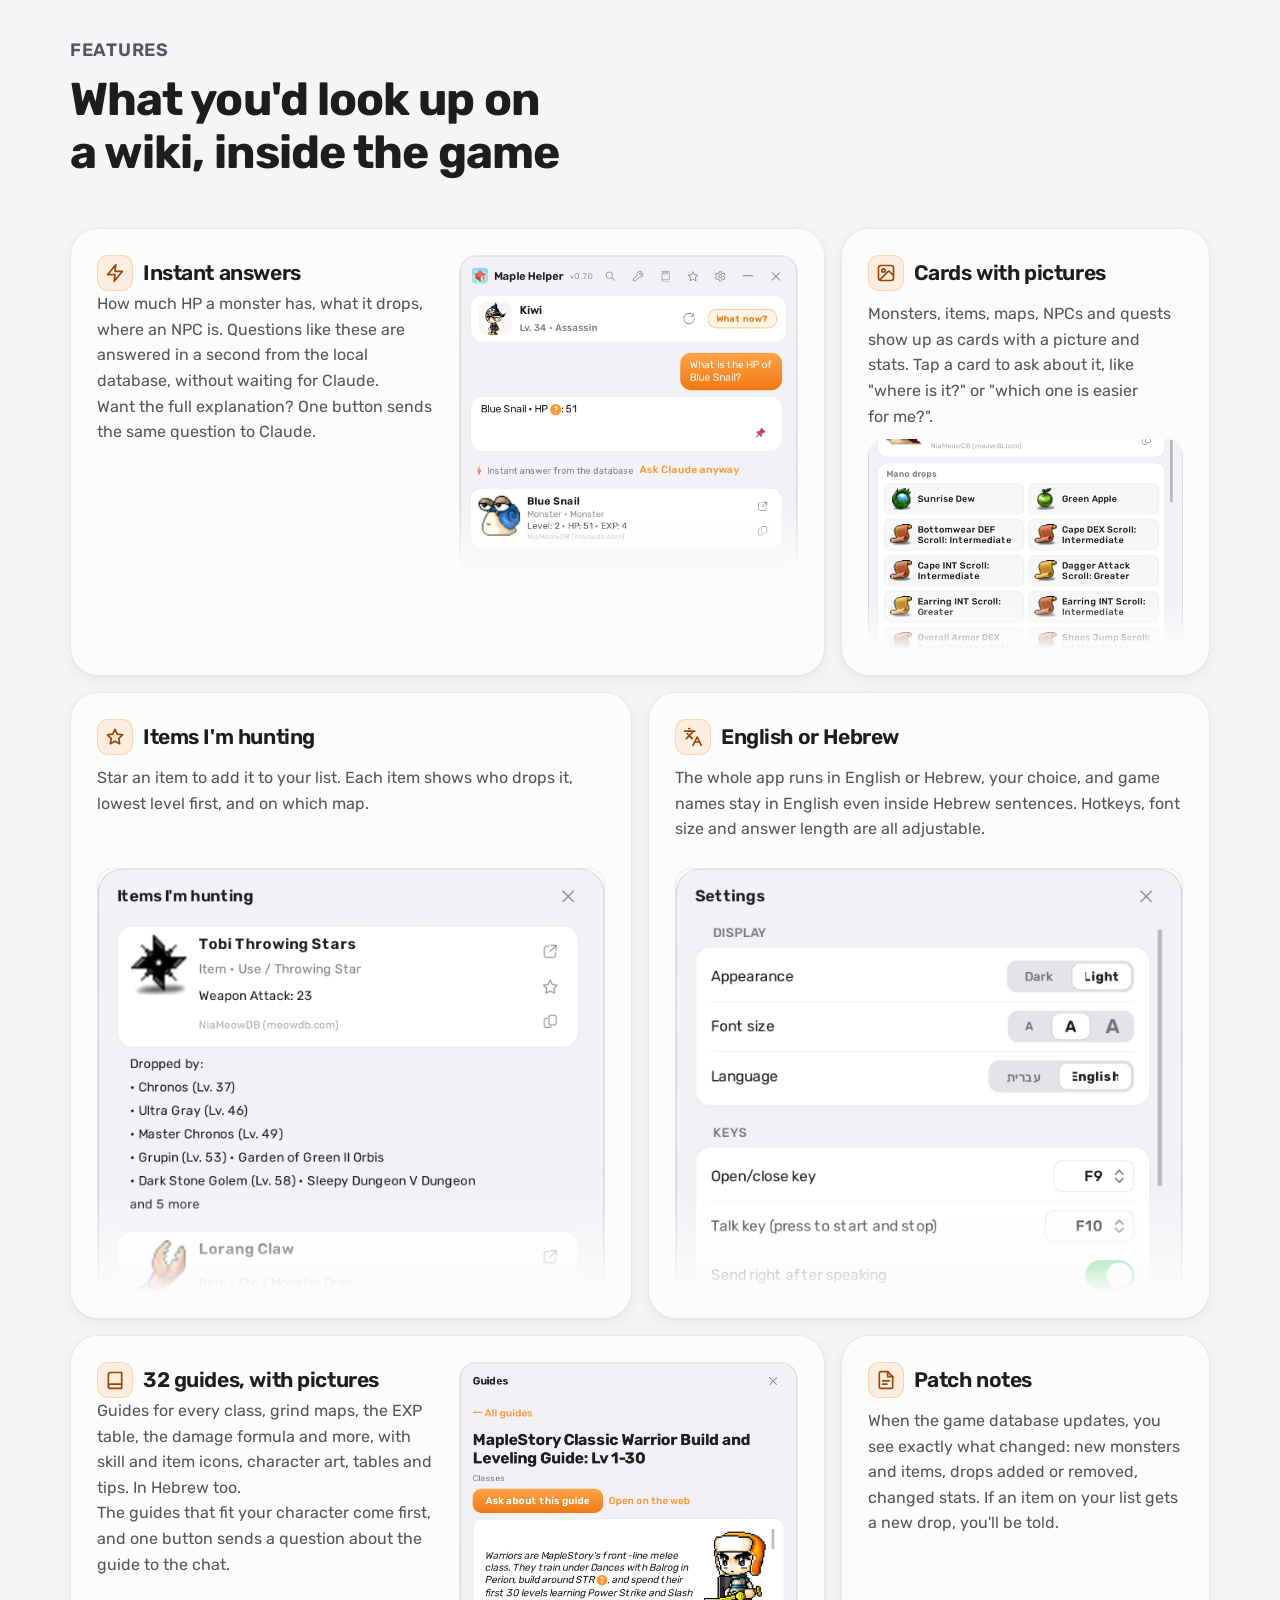
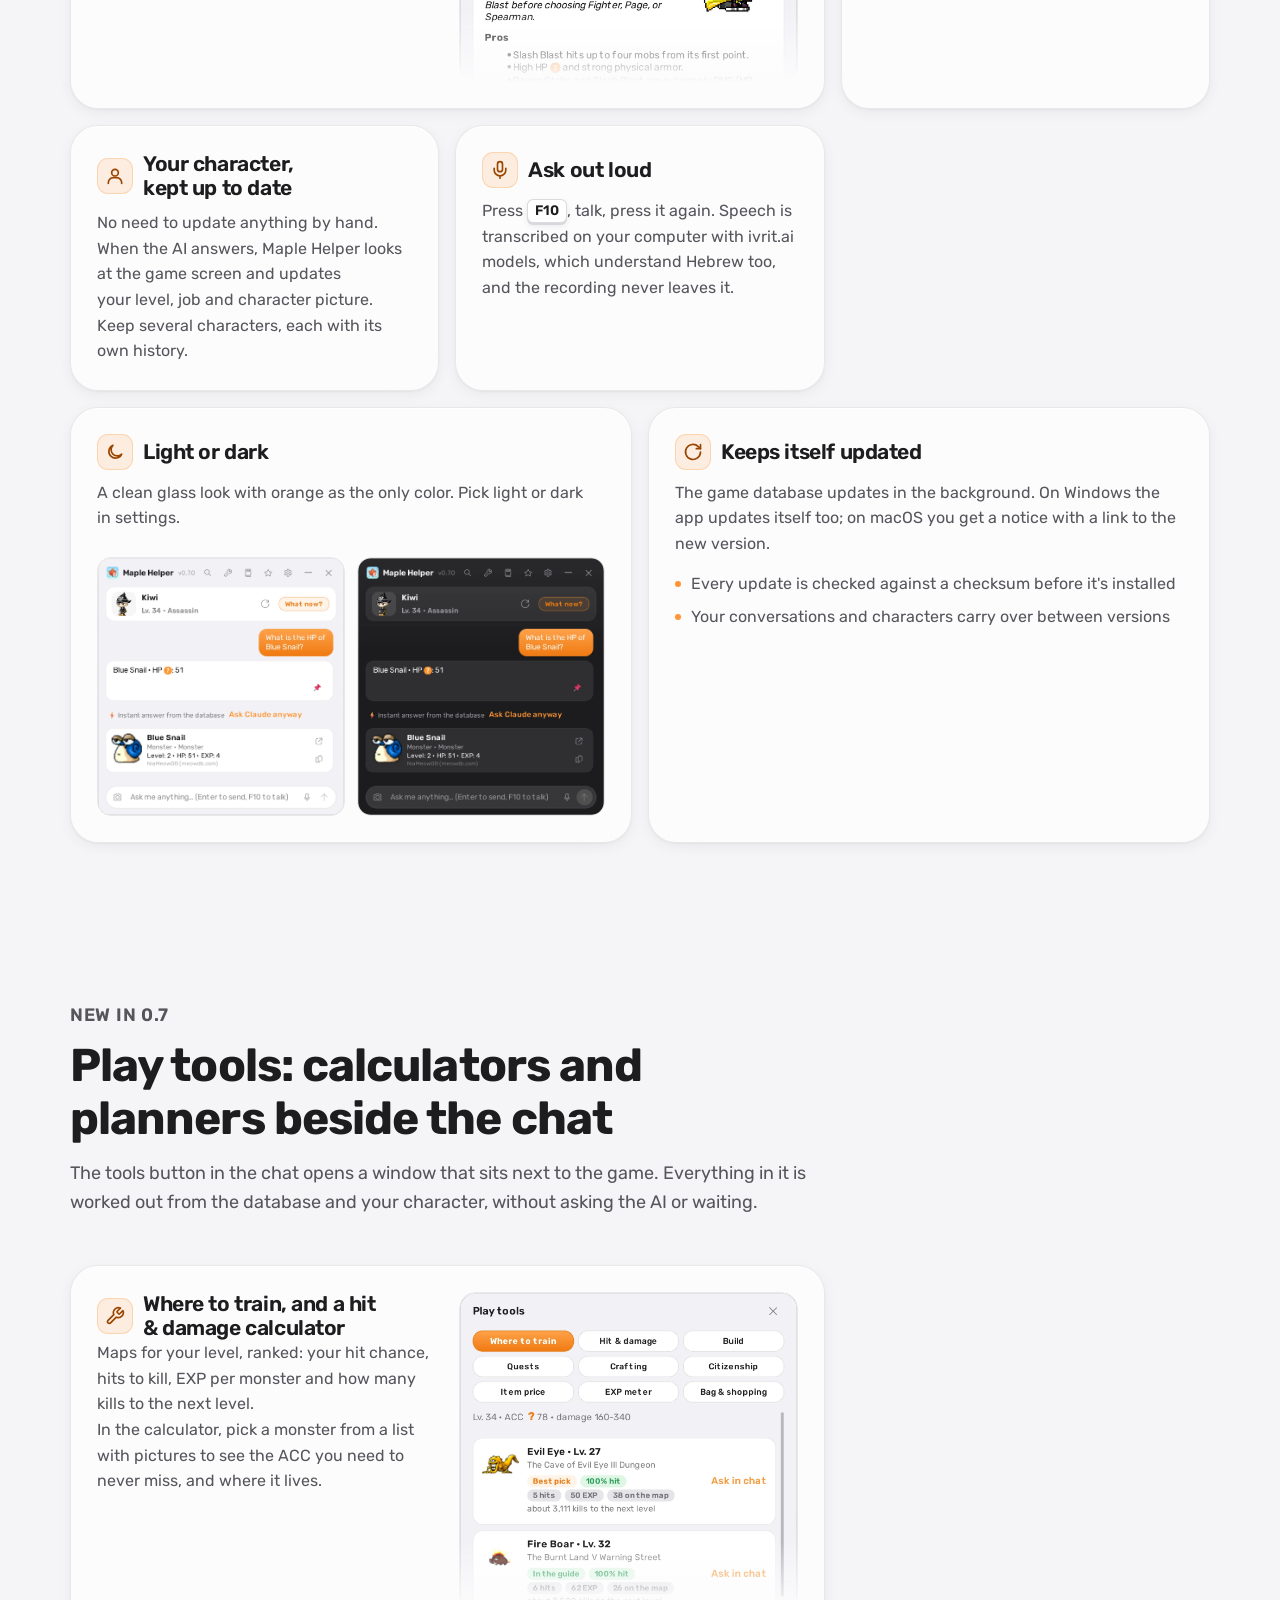
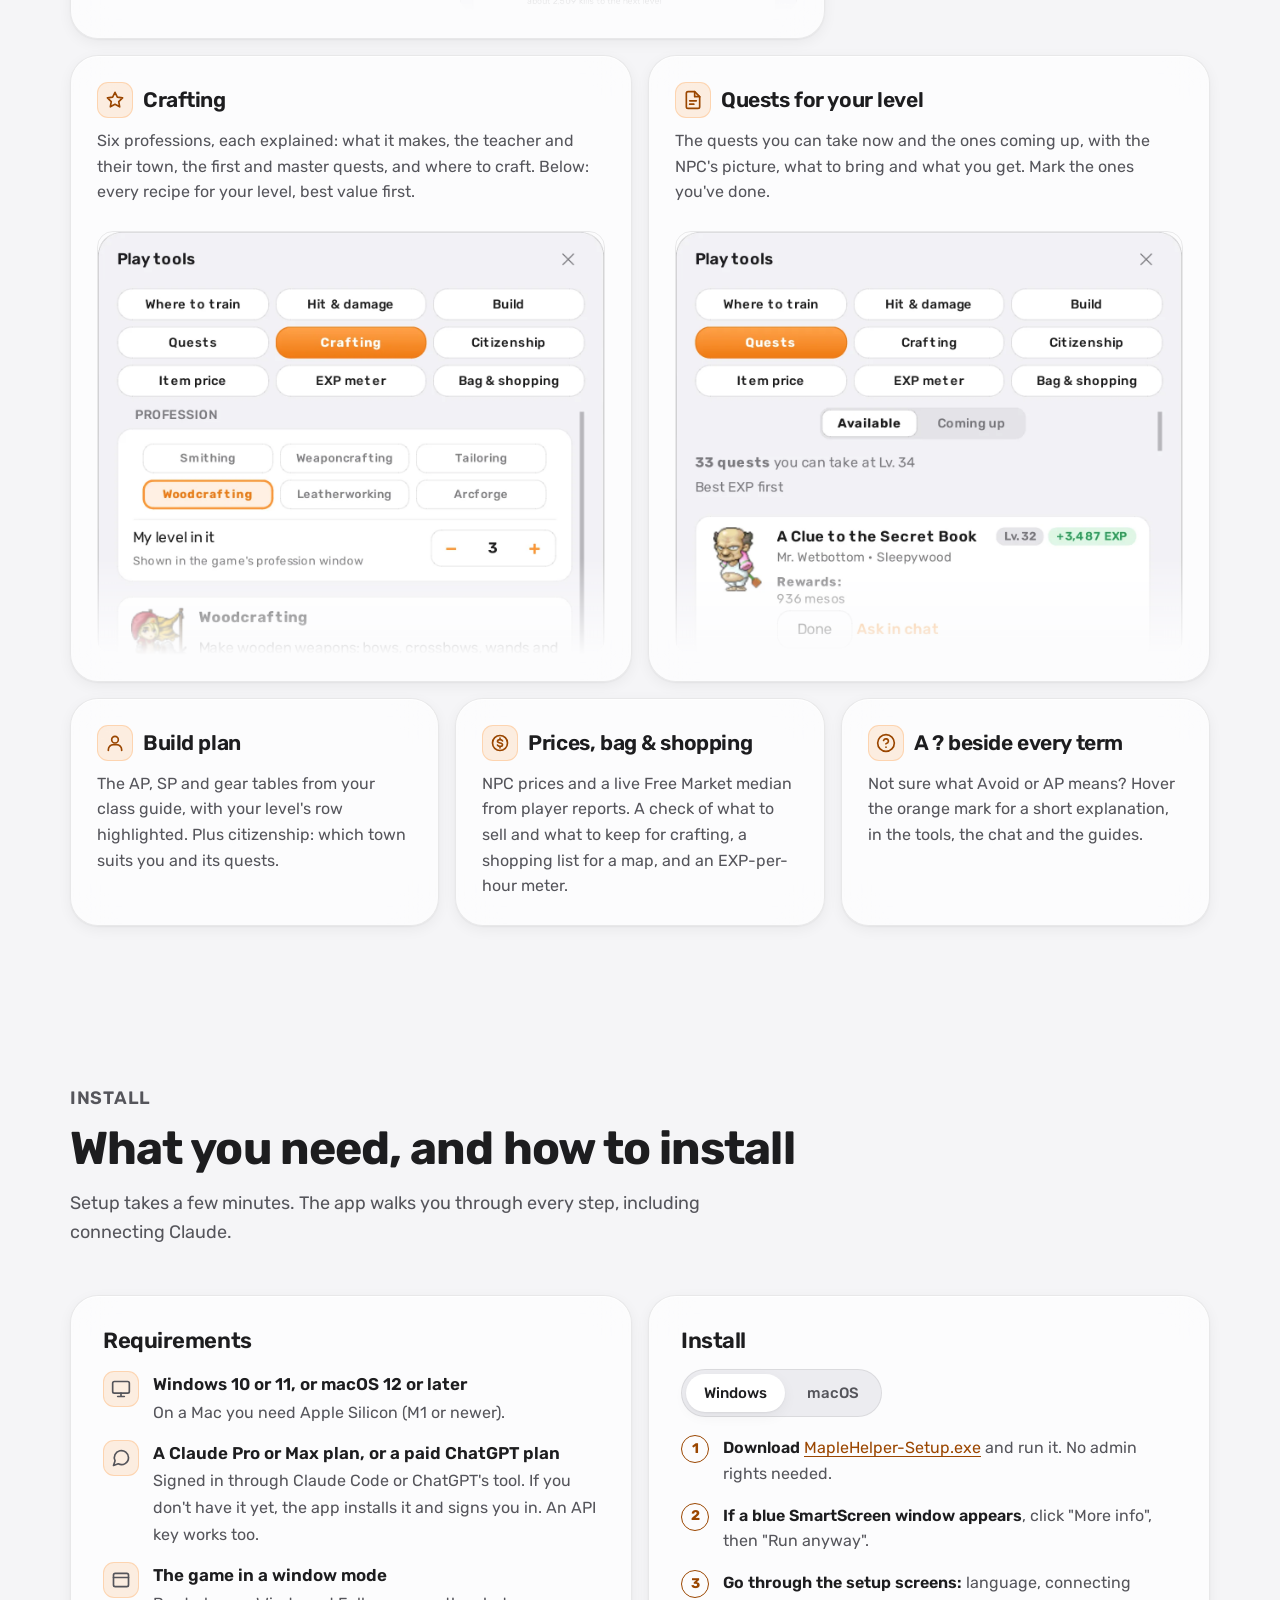
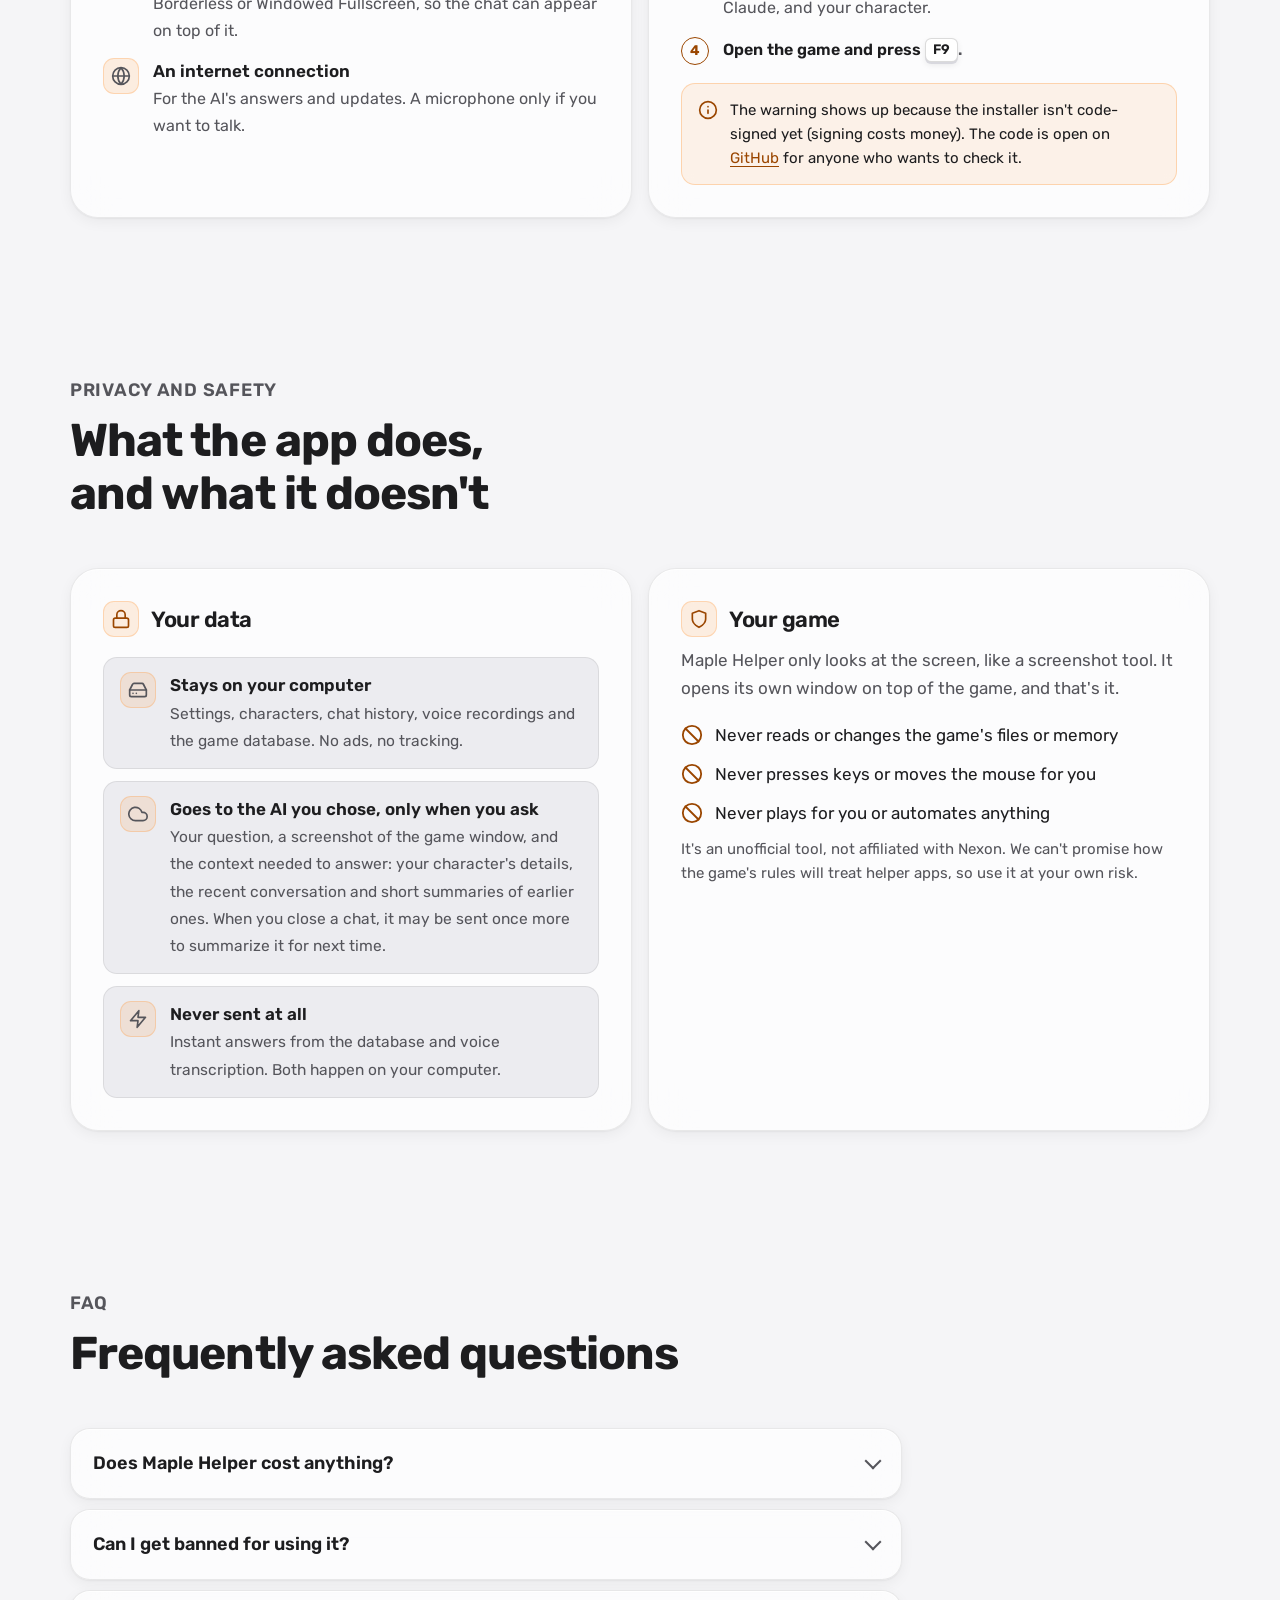
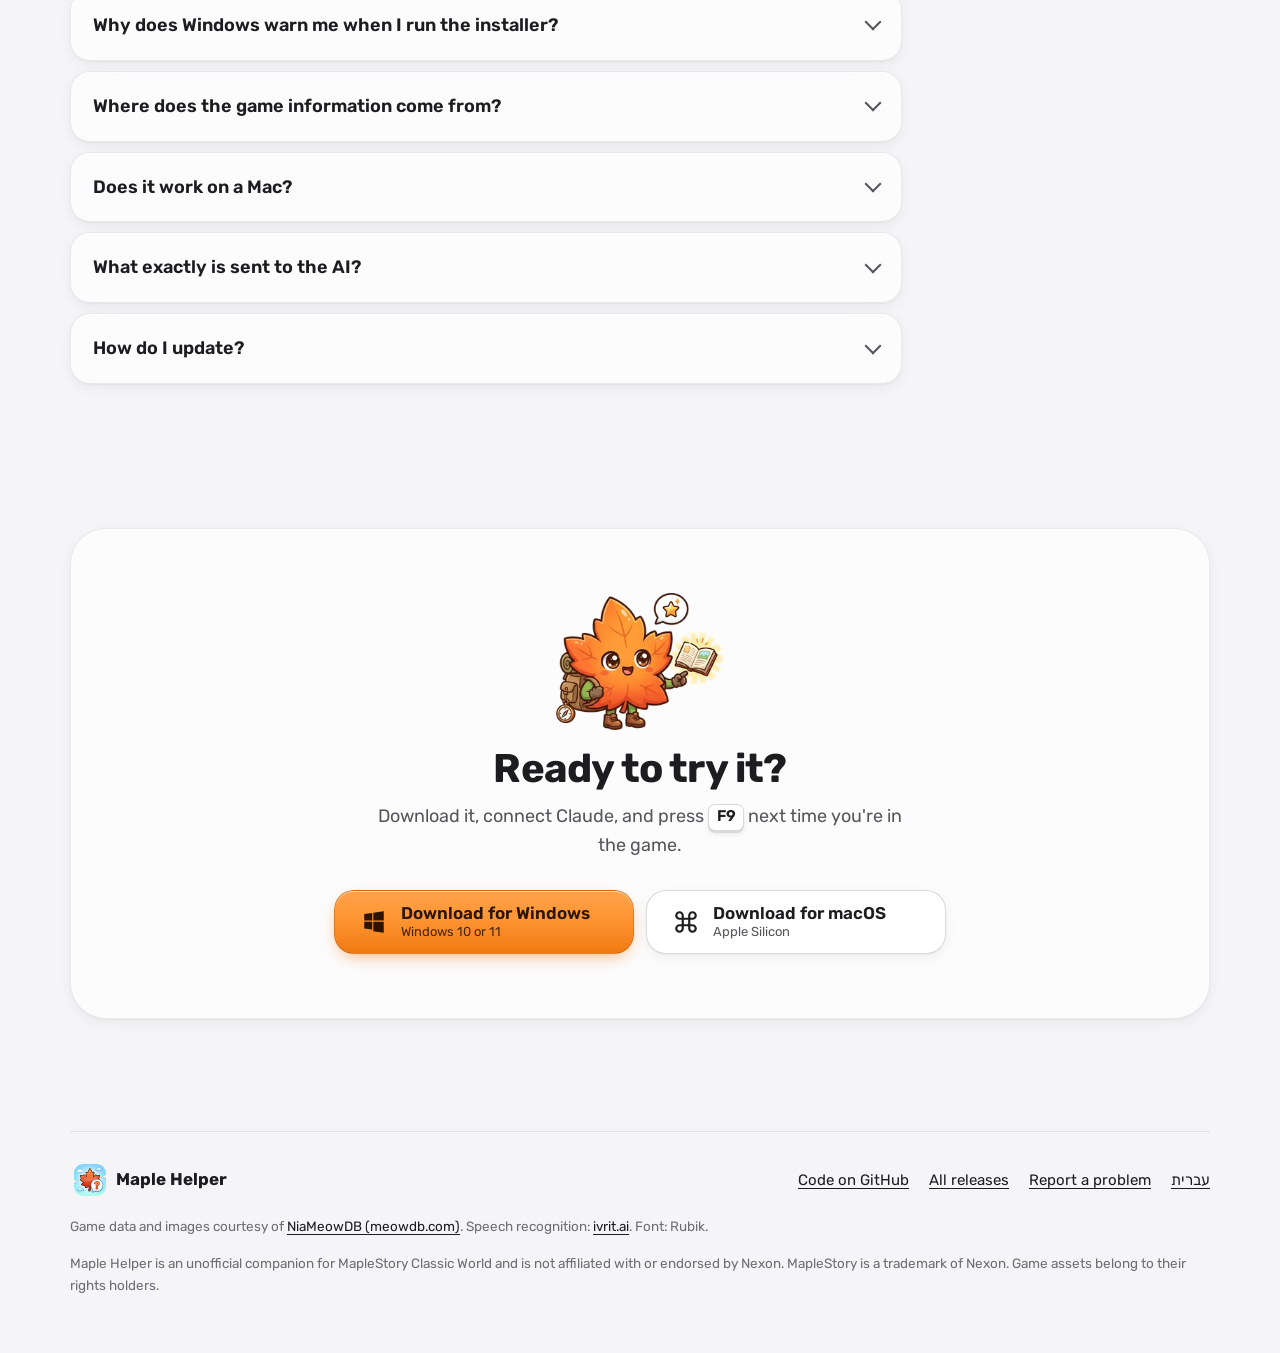
==== commit d42cef51: "English is the home page (/), Hebrew at /he/, /en/ redirects to /; the maplehelper.app domain everyw" ====
--- a/index.html
+++ b/index.html
@@ -1,14 +1,14 @@
 <!doctype html>
-<html lang="he" dir="rtl" class="no-js">
+<html lang="en" dir="ltr" class="no-js">
 <head>
 <meta charset="utf-8">
 <meta name="viewport" content="width=device-width, initial-scale=1, viewport-fit=cover">
-<title>Maple Helper – עוזר צ'אט חינמי ל-MapleStory Classic World</title>
-<meta name="description" content="Maple Helper נפתח מעל MapleStory Classic World בלחיצה על F9 ועונה בעברית או באנגלית: דרופים, HP של מפלצות, איפה נמצא כל דבר. חינם ל-Windows ול-macOS.">
-<link rel="canonical" href="https://amitaflalo1995.github.io/maple-helper-site/">
-<link rel="alternate" hreflang="he" href="https://amitaflalo1995.github.io/maple-helper-site/">
-<link rel="alternate" hreflang="en" href="https://amitaflalo1995.github.io/maple-helper-site/en/">
-<link rel="alternate" hreflang="x-default" href="https://amitaflalo1995.github.io/maple-helper-site/">
+<title>Maple Helper – Free chat helper for MapleStory Classic World</title>
+<meta name="description" content="Maple Helper opens over MapleStory Classic World when you press F9 and answers in English or Hebrew: drops, monster HP, where to find anything. Free for Windows and macOS.">
+<link rel="canonical" href="https://www.maplehelper.app/">
+<link rel="alternate" hreflang="he" href="https://www.maplehelper.app/he/">
+<link rel="alternate" hreflang="en" href="https://www.maplehelper.app/">
+<link rel="alternate" hreflang="x-default" href="https://www.maplehelper.app/">
 <meta name="robots" content="index, follow, max-image-preview:large">
 <meta name="theme-color" content="#F5F5F7" media="(prefers-color-scheme: light)">
 <meta name="theme-color" content="#0C0C0E" media="(prefers-color-scheme: dark)">
@@ -16,20 +16,20 @@
 
 <meta property="og:type" content="website">
 <meta property="og:site_name" content="Maple Helper">
-<meta property="og:locale" content="he_IL">
-<meta property="og:locale:alternate" content="en_US">
-<meta property="og:title" content="Maple Helper – עוזר צ'אט חינמי ל-MapleStory Classic World">
-<meta property="og:description" content="לוחצים F9, שואלים בעברית ומקבלים תשובה עם תמונות, בלי לצאת מהמשחק. חינם ל-Windows ול-macOS.">
-<meta property="og:url" content="https://amitaflalo1995.github.io/maple-helper-site/">
-<meta property="og:image" content="https://amitaflalo1995.github.io/maple-helper-site/assets/img/og.jpg">
+<meta property="og:locale" content="en_US">
+<meta property="og:locale:alternate" content="he_IL">
+<meta property="og:title" content="Maple Helper – Free chat helper for MapleStory Classic World">
+<meta property="og:description" content="Press F9, ask a question and get an answer with pictures, without leaving the game. Free for Windows and macOS.">
+<meta property="og:url" content="https://www.maplehelper.app/">
+<meta property="og:image" content="https://www.maplehelper.app/assets/img/og-en.jpg">
 <meta property="og:image:width" content="1200">
 <meta property="og:image:height" content="630">
-<meta property="og:image:alt" content="הלוגו של Maple Helper לצד חלון הצ'אט של האפליקציה, עם תשובה על מה המפלצת Mano מפילה">
+<meta property="og:image:alt" content="The Maple Helper logo next to the app's chat window, answering what the monster Mano drops">
 <meta name="twitter:card" content="summary_large_image">
-<meta name="twitter:title" content="Maple Helper – עוזר צ'אט חינמי ל-MapleStory Classic World">
-<meta name="twitter:description" content="לוחצים F9, שואלים בעברית ומקבלים תשובה עם תמונות, בלי לצאת מהמשחק.">
-<meta name="twitter:image" content="https://amitaflalo1995.github.io/maple-helper-site/assets/img/og.jpg">
-<meta name="twitter:image:alt" content="הלוגו של Maple Helper לצד חלון הצ'אט של האפליקציה">
+<meta name="twitter:title" content="Maple Helper – Free chat helper for MapleStory Classic World">
+<meta name="twitter:description" content="Press F9, ask a question and get an answer with pictures, without leaving the game.">
+<meta name="twitter:image" content="https://www.maplehelper.app/assets/img/og-en.jpg">
+<meta name="twitter:image:alt" content="The Maple Helper logo next to the app's chat window">
 
 <link rel="icon" href="favicon.ico" sizes="48x48">
 <link rel="icon" href="assets/img/icon-192.png" type="image/png" sizes="192x192">
@@ -40,8 +40,8 @@
 <link rel="preconnect" href="https://fonts.gstatic.com" crossorigin>
 <link rel="stylesheet" href="https://fonts.googleapis.com/css2?family=Rubik:wght@400;500;600;700&amp;display=swap">
 <link rel="stylesheet" href="assets/css/site.css">
-<link rel="preload" as="image" href="assets/shots/mano-light.webp" media="(prefers-color-scheme: light)" fetchpriority="high">
-<link rel="preload" as="image" href="assets/shots/mano-dark.webp" media="(prefers-color-scheme: dark)" fetchpriority="high">
+<link rel="preload" as="image" href="assets/shots/en/mano-light.webp" media="(prefers-color-scheme: light)" fetchpriority="high">
+<link rel="preload" as="image" href="assets/shots/en/mano-dark.webp" media="(prefers-color-scheme: dark)" fetchpriority="high">
 <script src="assets/js/site.js" defer></script>
 
 <script type="application/ld+json">
@@ -50,8 +50,8 @@
   "@graph": [
     {
       "@type": "WebSite",
-      "@id": "https://amitaflalo1995.github.io/maple-helper-site/#website",
-      "url": "https://amitaflalo1995.github.io/maple-helper-site/",
+      "@id": "https://www.maplehelper.app/he/#website",
+      "url": "https://www.maplehelper.app/he/",
       "name": "Maple Helper",
       "inLanguage": [
         "he",
@@ -60,16 +60,16 @@
     },
     {
       "@type": "SoftwareApplication",
-      "@id": "https://amitaflalo1995.github.io/maple-helper-site/#app",
+      "@id": "https://www.maplehelper.app/he/#app",
       "name": "Maple Helper",
-      "description": "עוזר צ'אט חינמי שנפתח מעל MapleStory Classic World ועונה בעברית או באנגלית על סמך מאגר המשחק וצילום מסך של המשחק.",
-      "url": "https://amitaflalo1995.github.io/maple-helper-site/",
+      "description": "A free chat helper that opens over MapleStory Classic World and answers in English or Hebrew, using the game's database and a screenshot of the game.",
+      "url": "https://www.maplehelper.app/",
       "applicationCategory": "UtilitiesApplication",
       "applicationSubCategory": "Game companion",
       "operatingSystem": "Windows 10, Windows 11, macOS 12+ (Apple Silicon)",
       "inLanguage": [
-        "he",
-        "en"
+        "en",
+        "he"
       ],
       "isAccessibleForFree": true,
       "offers": {
@@ -84,10 +84,10 @@
       "installUrl": "https://github.com/Amitaflalo1995/maple-helper/releases/latest",
       "releaseNotes": "https://github.com/Amitaflalo1995/maple-helper/releases",
       "softwareRequirements": "Claude Pro or Max plan (via Claude Code) or a paid ChatGPT plan; or an Anthropic or OpenAI API key",
-      "image": "https://amitaflalo1995.github.io/maple-helper-site/assets/img/icon-512.png",
+      "image": "https://www.maplehelper.app/assets/img/icon-512.png",
       "screenshot": [
-        "https://amitaflalo1995.github.io/maple-helper-site/assets/shots/mano-light.webp",
-        "https://amitaflalo1995.github.io/maple-helper-site/assets/shots/wishlist-light.webp"
+        "https://www.maplehelper.app/assets/shots/en/mano-light.webp",
+        "https://www.maplehelper.app/assets/shots/en/wishlist-light.webp"
       ],
       "sameAs": [
         "https://github.com/Amitaflalo1995/maple-helper"
@@ -95,63 +95,63 @@
     },
     {
       "@type": "FAQPage",
-      "@id": "https://amitaflalo1995.github.io/maple-helper-site/#faq",
-      "inLanguage": "he",
+      "@id": "https://www.maplehelper.app/#faq",
+      "inLanguage": "en",
       "mainEntity": [
         {
           "@type": "Question",
-          "name": "האם Maple Helper עולה כסף?",
+          "name": "Does Maple Helper cost anything?",
           "acceptedAnswer": {
             "@type": "Answer",
-            "text": "האפליקציה חינמית והקוד שלה פתוח ב-GitHub. את התשובות המורכבות נותן Claude (או ChatGPT, לבחירתכם), ולשם כך צריך מנוי משלכם: Claude Pro או Max, או מנוי ChatGPT בתשלום. אפשר גם מפתח API בתשלום לפי שימוש. התשובות המיידיות מהמאגר לא נספרות במנוי."
+            "text": "The app is free and its code is open on GitHub. Claude (or ChatGPT, your choice) gives the harder answers, which needs your own plan: Claude Pro or Max, or a paid ChatGPT plan. A pay-as-you-go API key works too. Instant answers from the database don't count against your plan."
           }
         },
         {
           "@type": "Question",
-          "name": "אפשר לקבל באן בגלל זה?",
+          "name": "Can I get banned for using it?",
           "acceptedAnswer": {
             "@type": "Answer",
-            "text": "Maple Helper רק מצלם את המסך, כמו כל תוכנת צילום מסך. הוא לא קורא את הזיכרון או את הקבצים של המשחק, לא לוחץ על מקשים ולא משחק במקומכם. עם זאת, זה כלי לא רשמי שאין לו קשר ל-Nexon, ואי אפשר להבטיח מה תהיה מדיניות המשחק. השימוש באחריותכם."
+            "text": "Maple Helper only takes screenshots, like any screenshot tool. It doesn't read the game's memory or files, doesn't press keys and doesn't play for you. Still, it's an unofficial tool with no connection to Nexon, and nobody can promise what the game's policy will be. Use it at your own risk."
           }
         },
         {
           "@type": "Question",
-          "name": "למה Windows מזהיר כשמריצים את המתקין?",
+          "name": "Why does Windows warn me when I run the installer?",
           "acceptedAnswer": {
             "@type": "Answer",
-            "text": "המתקין עדיין לא חתום בחתימה דיגיטלית, אז SmartScreen מזהיר על תוכנה לא מוכרת. לוחצים על \"מידע נוסף\" (More info) ואז על \"הפעל בכל זאת\" (Run anyway). הקוד פתוח ב-GitHub, וכל עדכון נבדק מול checksum לפני שהוא מותקן."
+            "text": "The installer isn't code-signed yet, so SmartScreen warns about an unrecognized app. Click \"More info\", then \"Run anyway\". The code is open on GitHub, and every update is checked against a checksum before it's installed."
           }
         },
         {
           "@type": "Question",
-          "name": "מאיפה מגיע המידע על המשחק?",
+          "name": "Where does the game information come from?",
           "acceptedAnswer": {
             "@type": "Answer",
-            "text": "מהמאגר הציבורי של NiaMeowDB, עם קרדיט באפליקציה. עותק של המאגר נשמר על המחשב ומתעדכן לבד, וכשהוא מתעדכן האפליקציה מראה מה השתנה."
+            "text": "From NiaMeowDB's public database, credited in the app. A copy of the database is kept on your computer and updates itself, and when it does, the app shows you what changed."
           }
         },
         {
           "@type": "Question",
-          "name": "זה עובד על Mac?",
+          "name": "Does it work on a Mac?",
           "acceptedAnswer": {
             "@type": "Answer",
-            "text": "כן, על macOS 12 ומעלה עם מעבד Apple Silicon. ל-MapleStory Classic World אין גרסת Mac, אז מריצים את המשחק דרך CrossOver, Whisky או מכונה וירטואלית, ו-Maple Helper מוצא את חלון המשחק לפי השם שלו."
+            "text": "Yes, on macOS 12 or later with Apple Silicon. MapleStory Classic World runs on Mac too, and Maple Helper finds the game window by its title."
           }
         },
         {
           "@type": "Question",
-          "name": "מה בדיוק נשלח ל-AI?",
+          "name": "What exactly is sent to the AI?",
           "acceptedAnswer": {
             "@type": "Answer",
-            "text": "רק כשאתם שואלים, ורק ל-AI שבחרתם (Claude של Anthropic או ChatGPT של OpenAI): השאלה, צילום של חלון המשחק, וההקשר שצריך כדי לענות (פרטי הדמות, השיחה האחרונה וסיכומים קצרים של שיחות קודמות). ההגדרות, ההיסטוריה המלאה והקלטות הקול נשמרים על המחשב. כשסוגרים שיחה, היא עשויה להישלח פעם אחת כדי לסכם אותה לפעם הבאה."
+            "text": "Only when you ask, and only to the AI you chose (Anthropic's Claude or OpenAI's ChatGPT): your question, a screenshot of the game window, and the context needed to answer (your character's details, the recent conversation and short summaries of earlier ones). Settings, the full history and voice recordings are kept on your computer. When you close a chat, it may be sent once more to summarize it for next time."
           }
         },
         {
           "@type": "Question",
-          "name": "איך מעדכנים?",
+          "name": "How do I update?",
           "acceptedAnswer": {
             "@type": "Answer",
-            "text": "ב-Windows האפליקציה מתעדכנת לבד ברקע. ב-macOS מופיעה הודעה בתפריט עם קישור לגרסה החדשה. מאגר המשחק מתעדכן לבד בשתי המערכות."
+            "text": "On Windows the app updates itself in the background. On macOS a notice in the menu links to the new version. The game database updates itself on both."
           }
         }
       ]
@@ -161,7 +161,7 @@
 </script>
 </head>
 <body>
-<a class="skip" href="#main">דילוג לתוכן</a>
+<a class="skip" href="#main">Skip to content</a>
 
 <svg width="0" height="0" style="position:absolute" aria-hidden="true" focusable="false">
   <defs>
@@ -197,21 +197,21 @@
 
 <header class="nav">
   <div class="wrap">
-    <nav class="bar glass" aria-label="ראשי">
-      <a class="brand" href="./" aria-label="Maple Helper, לראש העמוד">
+    <nav class="bar glass" aria-label="Main">
+      <a class="brand" href="./" aria-label="Maple Helper, back to top">
         <img src="assets/img/icon-64.png" width="32" height="32" alt="">
         <span>Maple Helper</span>
       </a>
       <ul>
-        <li><a href="#how">איך זה עובד</a></li>
-        <li><a href="#features">מה יש בו</a></li>
-        <li><a href="#tools">כלי משחק</a></li>
-        <li><a href="#install">התקנה</a></li>
-        <li><a href="#privacy">פרטיות</a></li>
-        <li><a href="#faq">שאלות</a></li>
+        <li><a href="#how">How it works</a></li>
+        <li><a href="#features">Features</a></li>
+        <li><a href="#tools">Play tools</a></li>
+        <li><a href="#install">Install</a></li>
+        <li><a href="#privacy">Privacy</a></li>
+        <li><a href="#faq">FAQ</a></li>
       </ul>
-      <a class="lang" href="en/" hreflang="en" lang="en"><svg aria-hidden="true"><use href="#i-globe"/></svg>English</a>
-      <a class="btn" href="#download">הורדה</a>
+      <a class="lang" href="he/" hreflang="he" lang="he" dir="rtl"><svg aria-hidden="true"><use href="#i-globe"/></svg>עברית</a>
+      <a class="btn" href="#download">Download</a>
     </nav>
   </div>
 </header>
@@ -223,43 +223,43 @@
     <div class="wrap">
       <div class="copy">
         <p class="eyebrow glass">
-          <span>חינם</span><span class="dot" aria-hidden="true"></span>
-          <span><bdi dir="ltr">Windows</bdi> ו-<bdi dir="ltr">macOS</bdi></span><span class="dot" aria-hidden="true"></span>
-          <span>קוד פתוח</span>
+          <span>Free</span><span class="dot" aria-hidden="true"></span>
+          <span>Windows and macOS</span><span class="dot" aria-hidden="true"></span>
+          <span>Open source</span>
         </p>
-        <h1 id="hero-title">שואלים על המשחק <span class="hl">בלי לצאת ממנו</span></h1>
+        <h1 id="hero-title">Ask about the game <span class="hl">without leaving it</span></h1>
         <p class="lead">
-          <strong><bdi dir="ltr">Maple Helper</bdi></strong> הוא חלון צ'אט שנפתח מעל <bdi dir="ltr">MapleStory Classic World</bdi> בלחיצה על <span class="nw"><kbd>F9</kbd>.</span>
-          כותבים שאלה בעברית או באנגלית, ומקבלים תשובה עם תמונות שמבוססת על מאגר המשחק ועל מה שרואים אצלכם על המסך.
+          <strong>Maple Helper</strong> is a chat window that opens over MapleStory Classic World when you press <span class="nw"><kbd>F9</kbd>.</span>
+          Type a question in English or Hebrew and get an answer with pictures, based on the game's database and on what's on your screen right now.
         </p>
         <div class="dl">
           <a class="btn" data-os="windows" href="https://github.com/Amitaflalo1995/maple-helper/releases/latest/download/MapleHelper-Setup.exe">
             <svg aria-hidden="true"><use href="#i-win"/></svg>
-            <span><b>הורדה ל-<bdi dir="ltr">Windows</bdi></b><small><bdi dir="ltr">Windows 10</bdi> או <bdi dir="ltr">11</bdi> · קובץ התקנה <bdi dir="ltr">exe</bdi></small></span>
+            <span><b>Download for Windows</b><small>Windows 10 or 11 · .exe installer</small></span>
           </a>
           <a class="btn secondary" data-os="mac" href="https://github.com/Amitaflalo1995/maple-helper/releases/latest/download/MapleHelper-macOS.dmg">
             <svg aria-hidden="true"><use href="#i-mac"/></svg>
-            <span><b>הורדה ל-<bdi dir="ltr">macOS</bdi></b><small><bdi dir="ltr">Apple Silicon</bdi> · קובץ <bdi dir="ltr">dmg</bdi></small></span>
+            <span><b>Download for macOS</b><small>Apple Silicon · .dmg</small></span>
           </a>
         </div>
         <p class="dl-meta">
-          <span data-version hidden>גרסה אחרונה: <bdi dir="ltr"></bdi></span>
-          <a href="https://github.com/Amitaflalo1995/maple-helper/releases">כל הגרסאות ב-<bdi dir="ltr">GitHub</bdi></a>
-          <a href="#install">מה צריך כדי להתחיל</a>
+          <span data-version hidden>Latest version: <bdi></bdi></span>
+          <a href="https://github.com/Amitaflalo1995/maple-helper/releases">All releases on GitHub</a>
+          <a href="#install">What you need</a>
         </p>
-        <p class="mobile-note">Maple Helper היא אפליקציה למחשב. פתחו את הדף הזה במחשב שעליו אתם משחקים כדי להוריד אותה.</p>
+        <p class="mobile-note">Maple Helper is a desktop app. Open this page on the computer you play on to download it.</p>
       </div>
 
       <div class="stage">
         <div class="window">
           <picture>
-            <source media="(prefers-color-scheme: dark)" srcset="assets/shots/mano-dark.webp">
-            <img src="assets/shots/mano-light.webp" width="1140" height="1840" fetchpriority="high"
-                 alt="חלון הצ'אט של Maple Helper: השאלה 'מה Mano מפיל?' והתשובה 'Mano מפיל 20 פריטים', עם כרטיס של המפלצת ורשת תמונות של הפריטים שהיא מפילה">
+            <source media="(prefers-color-scheme: dark)" srcset="assets/shots/en/mano-dark.webp">
+            <img src="assets/shots/en/mano-light.webp" width="1140" height="1840" fetchpriority="high"
+                 alt="The Maple Helper chat window: the question 'What does Mano drop?' and the answer 'Mano drops 20 items', with a card for the monster and a grid of pictures of its drops">
           </picture>
         </div>
-        <p class="hotkey glass" aria-hidden="true"><kbd>F9</kbd> נפתח מעל המשחק</p>
-        <p class="chip glass" aria-hidden="true"><svg><use href="#i-zap"/></svg>תשובה מיידית מהמאגר</p>
+        <p class="hotkey glass" aria-hidden="true"><kbd>F9</kbd> opens over the game</p>
+        <p class="chip glass" aria-hidden="true"><svg><use href="#i-zap"/></svg>Instant answer from the database</p>
       </div>
     </div>
   </section>
@@ -268,24 +268,24 @@
   <section id="how" aria-labelledby="how-title">
     <div class="wrap">
       <div class="sec-head reveal">
-        <p class="kicker">איך זה עובד</p>
-        <h2 id="how-title">שלושה צעדים, והמשחק נשאר פתוח</h2>
+        <p class="kicker">How it works</p>
+        <h2 id="how-title">Three steps, and the game stays open</h2>
       </div>
       <ol class="steps">
         <li class="glass reveal">
           <span class="n" aria-hidden="true">1</span>
-          <h3>לוחצים <kbd>F9</kbd></h3>
-          <p>חלון הצ'אט נפתח מעל המשחק. לחיצה נוספת סוגרת אותו, והמשחק ממשיך כרגיל.</p>
+          <h3>Press <kbd>F9</kbd></h3>
+          <p>The chat window opens over the game. Press it again to close it and keep playing.</p>
         </li>
         <li class="glass reveal">
           <span class="n" aria-hidden="true">2</span>
-          <h3>שואלים</h3>
-          <p>כותבים, או לוחצים <kbd>F10</kbd> ומדברים. כשהצ'אט נפתח האפליקציה מצלמת את חלון המשחק, והצילום נשלח עם השאלה, כדי שהתשובה תתאים למה שקורה אצלכם עכשיו.</p>
+          <h3>Ask</h3>
+          <p>Type, or press <kbd>F10</kbd> and talk. When the chat opens, the app takes a screenshot of the game window and sends it with your question, so the answer fits what's happening in your game.</p>
         </li>
         <li class="glass reveal">
           <span class="n" aria-hidden="true">3</span>
-          <h3>מקבלים תשובה</h3>
-          <p>שאלות פשוטות, כמו <bdi dir="ltr">HP</bdi> של מפלצת או מי מפיל פריט, נענות מיד מהמאגר שעל המחשב. על שאלות מורכבות עונה <bdi dir="ltr">Claude</bdi>, על סמך מאגר של <bdi dir="ltr">MapleStory Classic</bdi>.</p>
+          <h3>Get an answer</h3>
+          <p>Simple questions, like a monster's HP or who drops an item, are answered instantly from the database on your computer. Claude answers the harder ones, using a MapleStory Classic database.</p>
         </li>
       </ol>
     </div>
@@ -295,107 +295,107 @@
   <section id="features" aria-labelledby="features-title">
     <div class="wrap">
       <div class="sec-head reveal">
-        <p class="kicker">מה יש בו</p>
-        <h2 id="features-title">כל מה שהייתם מחפשים בוויקי, בתוך המשחק</h2>
+        <p class="kicker">Features</p>
+        <h2 id="features-title">What you'd look up on a wiki, inside the game</h2>
       </div>
 
       <div class="bento">
         <article class="tile wide split glass reveal">
           <div>
-            <h3><span class="ico"><svg aria-hidden="true"><use href="#i-zap"/></svg></span>תשובות מיידיות</h3>
-            <p>כמה <bdi dir="ltr">HP</bdi> יש למפלצת, מה היא מפילה, איפה נמצא <bdi dir="ltr">NPC</bdi>. שאלות כאלה נענות תוך שנייה מהמאגר המקומי, בלי לחכות ל-<bdi dir="ltr">Claude</bdi>.</p>
-            <p>אם רוצים הסבר מלא, כפתור אחד שולח את אותה שאלה ל-<bdi dir="ltr">Claude</bdi>.</p>
+            <h3><span class="ico"><svg aria-hidden="true"><use href="#i-zap"/></svg></span>Instant answers</h3>
+            <p>How much HP a monster has, what it drops, where an NPC is. Questions like these are answered in a second from the local database, without waiting for Claude.</p>
+            <p>Want the full explanation? One button sends the same question to Claude.</p>
           </div>
           <div class="shot crop">
             <picture>
-              <source media="(prefers-color-scheme: dark)" srcset="assets/shots/hp-dark.webp">
-              <img src="assets/shots/hp-light.webp" width="1140" height="1190" loading="lazy" decoding="async"
-                   alt="השאלה 'כמה HP יש לבלו סנייל?' והתשובה Blue Snail HP: 51, עם כרטיס של המפלצת">
+              <source media="(prefers-color-scheme: dark)" srcset="assets/shots/en/hp-dark.webp">
+              <img src="assets/shots/en/hp-light.webp" width="1140" height="1190" loading="lazy" decoding="async"
+                   alt="The question 'What is the HP of Blue Snail?' and the instant answer Blue Snail HP: 51, with a card for the monster">
             </picture>
           </div>
         </article>
 
         <article class="tile third glass reveal">
-          <h3><span class="ico"><svg aria-hidden="true"><use href="#i-image"/></svg></span>כרטיסים עם תמונות</h3>
-          <p>מפלצות, פריטים, מפות, <bdi dir="ltr">NPC</bdi> וקווסטים מופיעים ככרטיסים עם תמונה ונתונים. לוחצים על כרטיס ושואלים עליו, למשל "איפה זה?" או "מה יותר קל בשבילי?".</p>
+          <h3><span class="ico"><svg aria-hidden="true"><use href="#i-image"/></svg></span>Cards with pictures</h3>
+          <p>Monsters, items, maps, NPCs and quests show up as cards with a picture and stats. Tap a card to ask about it, like "where is it?" or "which one is easier for me?".</p>
           <div class="shot crop tiles">
             <picture>
-              <source media="(prefers-color-scheme: dark)" srcset="assets/shots/mano-dark.webp">
-              <img src="assets/shots/mano-light.webp" width="1140" height="1840" loading="lazy" decoding="async"
-                   alt="רשת כרטיסים עם תמונות של הפריטים ש-Mano מפיל: Green Apple, Sunrise Dew ומגילות">
+              <source media="(prefers-color-scheme: dark)" srcset="assets/shots/en/mano-dark.webp">
+              <img src="assets/shots/en/mano-light.webp" width="1140" height="1840" loading="lazy" decoding="async"
+                   alt="A grid of picture cards for the items Mano drops: Green Apple, Sunrise Dew and scrolls">
             </picture>
           </div>
         </article>
 
         <article class="tile half glass reveal">
-          <h3><span class="ico"><svg aria-hidden="true"><use href="#i-star"/></svg></span>פריטים שאני מחפש</h3>
-          <p>מסמנים פריט בכוכב, והוא נכנס לרשימה. ליד כל פריט רואים מי מפיל אותו, מהלבל הנמוך לגבוה, ובאיזו מפה.</p>
+          <h3><span class="ico"><svg aria-hidden="true"><use href="#i-star"/></svg></span>Items I'm hunting</h3>
+          <p>Star an item to add it to your list. Each item shows who drops it, lowest level first, and on which map.</p>
           <div class="shot crop">
             <picture>
-              <source media="(prefers-color-scheme: dark)" srcset="assets/shots/wishlist-dark.webp">
-              <img src="assets/shots/wishlist-light.webp" width="1190" height="1540" loading="lazy" decoding="async"
-                   alt="רשימת 'פריטים שאני מחפש' עם Tobi Throwing Stars ו-Lorang Claw, ומתחת לכל אחד המפלצות שמפילות אותו והלבל שלהן">
+              <source media="(prefers-color-scheme: dark)" srcset="assets/shots/en/wishlist-dark.webp">
+              <img src="assets/shots/en/wishlist-light.webp" width="1190" height="1540" loading="lazy" decoding="async"
+                   alt="The 'Items I'm hunting' list with Tobi Throwing Stars and Lorang Claw, each followed by the monsters that drop it and their levels">
             </picture>
           </div>
         </article>
 
         <article class="tile half glass reveal">
-          <h3><span class="ico"><svg aria-hidden="true"><use href="#i-lang"/></svg></span>עברית או אנגלית</h3>
-          <p>כל האפליקציה בעברית או באנגלית, לבחירתכם. שמות מהמשחק נשארים באנגלית ומוצגים נכון בתוך משפט בעברית. המקשים, גודל הגופן ואורך התשובות ניתנים לשינוי.</p>
+          <h3><span class="ico"><svg aria-hidden="true"><use href="#i-lang"/></svg></span>English or Hebrew</h3>
+          <p>The whole app runs in English or Hebrew, your choice, and game names stay in English even inside Hebrew sentences. Hotkeys, font size and answer length are all adjustable.</p>
           <div class="shot crop">
             <picture>
-              <source media="(prefers-color-scheme: dark)" srcset="assets/shots/settings-dark.webp">
-              <img src="assets/shots/settings-light.webp" width="1190" height="1740" loading="lazy" decoding="async"
-                   alt="מסך ההגדרות בעברית: מראה בהיר או כהה, גודל גופן, שפה, מקש פתיחה F9 ומקש דיבור F10">
+              <source media="(prefers-color-scheme: dark)" srcset="assets/shots/en/settings-dark.webp">
+              <img src="assets/shots/en/settings-light.webp" width="1190" height="1740" loading="lazy" decoding="async"
+                   alt="The settings window: light or dark appearance, font size, English or Hebrew, the F9 open/close key and the F10 talk key">
             </picture>
           </div>
         </article>
 
         <article class="tile wide split glass reveal">
           <div>
-            <h3><span class="ico"><svg aria-hidden="true"><use href="#i-book"/></svg></span>32 מדריכים, בעברית ועם תמונות</h3>
-            <p>מדריכים לכל מקצוע, מפות גרינד, טבלת <bdi dir="ltr">EXP</bdi>, נוסחת הנזק ועוד. כולם מתורגמים לעברית, עם אייקונים של סקילים ופריטים, דמויות, טבלאות וטיפים.</p>
-            <p>המדריכים שמתאימים לדמות שלכם מופיעים ראשונים, וכפתור אחד שולח שאלה על המדריך לצ'אט.</p>
+            <h3><span class="ico"><svg aria-hidden="true"><use href="#i-book"/></svg></span>32 guides, with pictures</h3>
+            <p>Guides for every class, grind maps, the EXP table, the damage formula and more, with skill and item icons, character art, tables and tips. In Hebrew too.</p>
+            <p>The guides that fit your character come first, and one button sends a question about the guide to the chat.</p>
           </div>
           <div class="shot crop">
             <picture>
-              <source media="(prefers-color-scheme: dark)" srcset="assets/shots/guide-dark.webp">
-              <img src="assets/shots/guide-light.webp" width="1190" height="1840" loading="lazy" decoding="async"
-                   alt="מדריך ה-Warrior בעברית בתוך האפליקציה: תמונת הדמות, יתרונות וחסרונות, וקופסת נוסחה">
+              <source media="(prefers-color-scheme: dark)" srcset="assets/shots/en/guide-dark.webp">
+              <img src="assets/shots/en/guide-light.webp" width="1190" height="1840" loading="lazy" decoding="async"
+                   alt="The Warrior guide inside the app: the class art, pros and cons, and a formula box">
             </picture>
           </div>
         </article>
 
         <article class="tile third glass reveal">
-          <h3><span class="ico"><svg aria-hidden="true"><use href="#i-notes"/></svg></span>מה חדש במאגר</h3>
-          <p>כשמאגר המשחק מתעדכן, רואים בדיוק מה השתנה: מפלצות ופריטים חדשים, דרופים שנוספו או הוסרו, ערכים ששונו. אם פריט מהרשימה שלכם קיבל דרופ חדש, תקבלו על זה הודעה.</p>
+          <h3><span class="ico"><svg aria-hidden="true"><use href="#i-notes"/></svg></span>Patch notes</h3>
+          <p>When the game database updates, you see exactly what changed: new monsters and items, drops added or removed, changed stats. If an item on your list gets a new drop, you'll be told.</p>
         </article>
 
         <article class="tile third glass reveal">
-          <h3><span class="ico"><svg aria-hidden="true"><use href="#i-user"/></svg></span>הדמות מתעדכנת לבד</h3>
-          <p>אין צורך לעדכן ידנית. כשה-<bdi dir="ltr">AI</bdi> עונה, <bdi dir="ltr">Maple Helper</bdi> רואה את מסך המשחק ומעדכן את הלבל, הג'וב והתמונה של הדמות. אפשר לנהל כמה דמויות, ולכל אחת היסטוריה משלה.</p>
+          <h3><span class="ico"><svg aria-hidden="true"><use href="#i-user"/></svg></span>Your character, kept up to date</h3>
+          <p>No need to update anything by hand. When the AI answers, Maple Helper looks at the game screen and updates your level, job and character picture. Keep several characters, each with its own history.</p>
         </article>
 
         <article class="tile third glass reveal">
-          <h3><span class="ico"><svg aria-hidden="true"><use href="#i-mic"/></svg></span>שאלה בקול</h3>
-          <p>לוחצים <span class="nw"><kbd>F10</kbd>,</span> מדברים, ולוחצים שוב לסיום. התמלול נעשה על המחשב, עם מודלים של <bdi dir="ltr">ivrit.ai</bdi> שמבינים עברית, וההקלטה לא יוצאת ממנו.</p>
+          <h3><span class="ico"><svg aria-hidden="true"><use href="#i-mic"/></svg></span>Ask out loud</h3>
+          <p>Press <span class="nw"><kbd>F10</kbd>,</span> talk, press it again. Speech is transcribed on your computer with ivrit.ai models, which understand Hebrew too, and the recording never leaves it.</p>
         </article>
 
         <article class="tile half glass reveal">
-          <h3><span class="ico"><svg aria-hidden="true"><use href="#i-moon"/></svg></span>בהיר או כהה</h3>
-          <p>מראה נקי בסגנון זכוכית, עם כתום כצבע היחיד. בוחרים בהגדרות בין בהיר לכהה.</p>
+          <h3><span class="ico"><svg aria-hidden="true"><use href="#i-moon"/></svg></span>Light or dark</h3>
+          <p>A clean glass look with orange as the only color. Pick light or dark in settings.</p>
           <div class="pair">
-            <img src="assets/shots/hp-light.webp" width="1140" height="1190" loading="lazy" decoding="async" alt="חלון הצ'אט במראה בהיר">
-            <img src="assets/shots/hp-dark.webp" width="1140" height="1190" loading="lazy" decoding="async" alt="חלון הצ'אט במראה כהה">
+            <img src="assets/shots/en/hp-light.webp" width="1140" height="1190" loading="lazy" decoding="async" alt="The chat window in light mode">
+            <img src="assets/shots/en/hp-dark.webp" width="1140" height="1190" loading="lazy" decoding="async" alt="The chat window in dark mode">
           </div>
         </article>
 
         <article class="tile half glass reveal">
-          <h3><span class="ico"><svg aria-hidden="true"><use href="#i-refresh"/></svg></span>מתעדכן בעצמו</h3>
-          <p>מאגר המשחק מתעדכן ברקע. ב-<bdi dir="ltr">Windows</bdi> גם האפליקציה עצמה מתעדכנת לבד, וב-<bdi dir="ltr">macOS</bdi> מופיעה הודעה עם קישור לגרסה החדשה.</p>
+          <h3><span class="ico"><svg aria-hidden="true"><use href="#i-refresh"/></svg></span>Keeps itself updated</h3>
+          <p>The game database updates in the background. On Windows the app updates itself too; on macOS you get a notice with a link to the new version.</p>
           <ul class="ticks">
-            <li><span>כל עדכון נבדק מול <bdi dir="ltr">checksum</bdi> לפני ההתקנה</span></li>
-            <li><span>היסטוריית השיחות והדמויות נשמרות בין גרסאות</span></li>
+            <li><span>Every update is checked against a checksum before it's installed</span></li>
+            <li><span>Your conversations and characters carry over between versions</span></li>
           </ul>
         </article>
       </div>
@@ -405,64 +405,64 @@
   <section id="tools" aria-labelledby="tools-title">
     <div class="wrap">
       <div class="sec-head reveal">
-        <p class="kicker">חדש בגרסה 0.7</p>
-        <h2 id="tools-title">כלי משחק: מחשבונים ותוכניות לצד הצ'אט</h2>
-        <p>כפתור הכלים בצ'אט פותח חלון שעומד ליד המשחק. כל מה שבו מחושב מהמאגר ומהדמות שלכם, בלי לשאול את ה-<bdi dir="ltr">AI</bdi> ובלי לחכות.</p>
+        <p class="kicker">New in 0.7</p>
+        <h2 id="tools-title">Play tools: calculators and planners beside the chat</h2>
+        <p>The tools button in the chat opens a window that sits next to the game. Everything in it is worked out from the database and your character, without asking the AI or waiting.</p>
       </div>
 
       <div class="bento">
         <article class="tile wide split glass reveal">
           <div>
-            <h3><span class="ico"><svg aria-hidden="true"><use href="#i-tools"/></svg></span>איפה לאמן, ומחשבון פגיעה ונזק</h3>
-            <p>מפות לפי הלבל שלכם, מדורגות: כמה אחוז פגיעה יש לכם, כמה מכות להרוג, כמה <bdi dir="ltr">EXP</bdi> לכל מפלצת וכמה מפלצות עד הלבל הבא.</p>
-            <p>במחשבון בוחרים מפלצת מרשימה עם תמונות ורואים כמה <bdi dir="ltr">ACC</bdi> צריך כדי לא לפספס, ואיפה היא חיה.</p>
+            <h3><span class="ico"><svg aria-hidden="true"><use href="#i-tools"/></svg></span>Where to train, and a hit & damage calculator</h3>
+            <p>Maps for your level, ranked: your hit chance, hits to kill, EXP per monster and how many kills to the next level.</p>
+            <p>In the calculator, pick a monster from a list with pictures to see the ACC you need to never miss, and where it lives.</p>
           </div>
           <div class="shot crop">
             <picture>
-              <source media="(prefers-color-scheme: dark)" srcset="assets/shots/tools-train-dark.webp">
-              <img src="assets/shots/tools-train-light.webp" width="1190" height="1840" loading="lazy" decoding="async"
-                   alt="כלי המשחק: איפה לאמן, מפות ללבל 34 עם אחוז פגיעה, מכות להריגה ו-EXP">
+              <source media="(prefers-color-scheme: dark)" srcset="assets/shots/en/tools-train-dark.webp">
+              <img src="assets/shots/en/tools-train-light.webp" width="1190" height="1840" loading="lazy" decoding="async"
+                   alt="Play tools, where to train: maps for Lv. 34 with hit chance, hits to kill and EXP">
             </picture>
           </div>
         </article>
 
         <article class="tile half glass reveal">
-          <h3><span class="ico"><svg aria-hidden="true"><use href="#i-star"/></svg></span>קראפטינג</h3>
-          <p>שישה מקצועות, וכל אחד מוסבר: מה מייצרים, מי המורה ובאיזו עיר, קווסט הפתיחה וקווסט המומחה, ואיפה יוצרים. מתחת: כל המתכונים לרמה שלכם, הכי משתלמים קודם.</p>
+          <h3><span class="ico"><svg aria-hidden="true"><use href="#i-star"/></svg></span>Crafting</h3>
+          <p>Six professions, each explained: what it makes, the teacher and their town, the first and master quests, and where to craft. Below: every recipe for your level, best value first.</p>
           <div class="shot crop">
             <picture>
-              <source media="(prefers-color-scheme: dark)" srcset="assets/shots/tools-crafting-dark.webp">
-              <img src="assets/shots/tools-crafting-light.webp" width="1190" height="1840" loading="lazy" decoding="async"
-                   alt="קראפטינג: Woodcrafting עם המורה Vicious ב-Henesys Market, הקווסטים ותחנת העבודה">
+              <source media="(prefers-color-scheme: dark)" srcset="assets/shots/en/tools-crafting-dark.webp">
+              <img src="assets/shots/en/tools-crafting-light.webp" width="1190" height="1840" loading="lazy" decoding="async"
+                   alt="Crafting: Woodcrafting with its teacher Vicious in Henesys Market, the quests and the work station">
             </picture>
           </div>
         </article>
 
         <article class="tile half glass reveal">
-          <h3><span class="ico"><svg aria-hidden="true"><use href="#i-notes"/></svg></span>קווסטים ללבל שלכם</h3>
-          <p>הקווסטים שאפשר לקחת עכשיו ואלה שבדרך, עם תמונת ה-<bdi dir="ltr">NPC</bdi>, מה צריך להביא ומה מקבלים. מסמנים מה כבר עשיתם.</p>
+          <h3><span class="ico"><svg aria-hidden="true"><use href="#i-notes"/></svg></span>Quests for your level</h3>
+          <p>The quests you can take now and the ones coming up, with the NPC's picture, what to bring and what you get. Mark the ones you've done.</p>
           <div class="shot crop">
             <picture>
-              <source media="(prefers-color-scheme: dark)" srcset="assets/shots/tools-quests-dark.webp">
-              <img src="assets/shots/tools-quests-light.webp" width="1190" height="1840" loading="lazy" decoding="async"
-                   alt="רשימת קווסטים ללבל 34 עם תמונות ה-NPC, החומרים והפרסים">
+              <source media="(prefers-color-scheme: dark)" srcset="assets/shots/en/tools-quests-dark.webp">
+              <img src="assets/shots/en/tools-quests-light.webp" width="1190" height="1840" loading="lazy" decoding="async"
+                   alt="Quests for Lv. 34 with pictures of the NPC, the items and the rewards">
             </picture>
           </div>
         </article>
 
         <article class="tile third glass reveal">
-          <h3><span class="ico"><svg aria-hidden="true"><use href="#i-user"/></svg></span>תוכנית בילד</h3>
-          <p>טבלאות ה-<bdi dir="ltr">AP</bdi>, ה-<bdi dir="ltr">SP</bdi> והציוד מהמדריך של המקצוע שלכם, עם השורה של הלבל שלכם מודגשת. וגם אזרחות: איזו עיר מתאימה לכם ואילו קווסטים יש בה.</p>
+          <h3><span class="ico"><svg aria-hidden="true"><use href="#i-user"/></svg></span>Build plan</h3>
+          <p>The AP, SP and gear tables from your class guide, with your level's row highlighted. Plus citizenship: which town suits you and its quests.</p>
         </article>
 
         <article class="tile third glass reveal">
-          <h3><span class="ico"><svg aria-hidden="true"><use href="#i-coin"/></svg></span>מחירים, תיק וקניות</h3>
-          <p>מחירי <bdi dir="ltr">NPC</bdi> וחציון חי מה-<bdi dir="ltr">Free Market</bdi> לפי דיווחי שחקנים. בדיקה מה למכור ומה לשמור לקראפטינג, רשימת קניות למפה ומד <bdi dir="ltr">EXP</bdi> לשעה.</p>
+          <h3><span class="ico"><svg aria-hidden="true"><use href="#i-coin"/></svg></span>Prices, bag & shopping</h3>
+          <p>NPC prices and a live Free Market median from player reports. A check of what to sell and what to keep for crafting, a shopping list for a map, and an EXP-per-hour meter.</p>
         </article>
 
         <article class="tile third glass reveal">
-          <h3><span class="ico"><svg aria-hidden="true"><use href="#i-help"/></svg></span>סימן ? ליד כל מונח</h3>
-          <p>לא בטוחים מה זה <bdi dir="ltr">Avoid</bdi> או <bdi dir="ltr">AP</bdi>? מעבירים את העכבר על הסימן הכתום ומקבלים הסבר קצר, בכלים, בצ'אט ובמדריכים.</p>
+          <h3><span class="ico"><svg aria-hidden="true"><use href="#i-help"/></svg></span>A ? beside every term</h3>
+          <p>Not sure what Avoid or AP means? Hover the orange mark for a short explanation, in the tools, the chat and the guides.</p>
         </article>
       </div>
     </div>
@@ -472,59 +472,59 @@
   <section id="install" aria-labelledby="install-title">
     <div class="wrap">
       <div class="sec-head reveal">
-        <p class="kicker">התקנה</p>
-        <h2 id="install-title">מה צריך, ואיך מתקינים</h2>
-        <p>ההתקנה לוקחת כמה דקות. האפליקציה מלווה אתכם בכל שלב, כולל החיבור ל-<bdi dir="ltr">Claude</bdi>.</p>
+        <p class="kicker">Install</p>
+        <h2 id="install-title">What you need, and how to install</h2>
+        <p>Setup takes a few minutes. The app walks you through every step, including connecting Claude.</p>
       </div>
 
       <div class="two">
         <div class="card glass reveal">
-          <h3>דרישות</h3>
+          <h3>Requirements</h3>
           <ul class="req">
             <li><span class="ico"><svg aria-hidden="true"><use href="#i-monitor"/></svg></span>
-              <div><b><bdi dir="ltr">Windows 10</bdi> או <bdi dir="ltr">11</bdi>, או <bdi dir="ltr">macOS 12</bdi> ומעלה</b>
-              <span>ב-<bdi dir="ltr">Mac</bdi> צריך מעבד <bdi dir="ltr">Apple Silicon</bdi> (<bdi dir="ltr">M1</bdi> ומעלה).</span></div></li>
+              <div><b>Windows 10 or 11, or macOS 12 or later</b>
+              <span>On a Mac you need Apple Silicon (M1 or newer).</span></div></li>
             <li><span class="ico"><svg aria-hidden="true"><use href="#i-chat"/></svg></span>
-              <div><b>מנוי <bdi dir="ltr">Claude Pro</bdi> או <bdi dir="ltr">Max</bdi>, או <bdi dir="ltr">ChatGPT</bdi></b>
-              <span>מחובר דרך <bdi dir="ltr">Claude Code</bdi> או הכלי של <bdi dir="ltr">ChatGPT</bdi>. אם עוד לא התקנתם, האפליקציה מתקינה ומחברת אתכם. אפשר גם מפתח <bdi dir="ltr">API</bdi>.</span></div></li>
+              <div><b>A Claude Pro or Max plan, or a paid ChatGPT plan</b>
+              <span>Signed in through Claude Code or ChatGPT's tool. If you don't have it yet, the app installs it and signs you in. An API key works too.</span></div></li>
             <li><span class="ico"><svg aria-hidden="true"><use href="#i-window"/></svg></span>
-              <div><b>המשחק במצב חלון</b>
-              <span><bdi dir="ltr">Borderless</bdi> או <bdi dir="ltr">Windowed Fullscreen</bdi>, כדי שהצ'אט יוכל להופיע מעליו.</span></div></li>
+              <div><b>The game in a window mode</b>
+              <span>Borderless or Windowed Fullscreen, so the chat can appear on top of it.</span></div></li>
             <li><span class="ico"><svg aria-hidden="true"><use href="#i-globe"/></svg></span>
-              <div><b>חיבור לאינטרנט</b>
-              <span>בשביל התשובות של ה-<bdi dir="ltr">AI</bdi> והעדכונים. מיקרופון רק אם רוצים לדבר.</span></div></li>
+              <div><b>An internet connection</b>
+              <span>For the AI's answers and updates. A microphone only if you want to talk.</span></div></li>
           </ul>
         </div>
 
         <div class="card glass tabs reveal">
-          <h3>התקנה</h3>
-          <div role="tablist" aria-label="מערכת הפעלה">
-            <button role="tab" id="tab-win" dir="ltr" data-os="windows" aria-controls="panel-win" aria-selected="true">Windows</button>
-            <button role="tab" id="tab-mac" dir="ltr" data-os="mac" aria-controls="panel-mac" aria-selected="false" tabindex="-1">macOS</button>
+          <h3>Install</h3>
+          <div role="tablist" aria-label="Operating system">
+            <button role="tab" id="tab-win" data-os="windows" aria-controls="panel-win" aria-selected="true">Windows</button>
+            <button role="tab" id="tab-mac" data-os="mac" aria-controls="panel-mac" aria-selected="false" tabindex="-1">macOS</button>
           </div>
 
           <div role="tabpanel" id="panel-win" aria-labelledby="tab-win" tabindex="0">
             <p class="panel-title">Windows</p>
             <ol class="install">
-              <li><span><b>מורידים את המתקין</b> <a href="https://github.com/Amitaflalo1995/maple-helper/releases/latest/download/MapleHelper-Setup.exe"><bdi dir="ltr">MapleHelper-Setup.exe</bdi></a> ומריצים אותו. לא צריך הרשאות מנהל.</span></li>
-              <li><span><b>אם מופיע מסך כחול של <bdi dir="ltr">SmartScreen</bdi></b>, לוחצים על "מידע נוסף" (<bdi dir="ltr">More info</bdi>) ואז על "הפעל בכל זאת" (<bdi dir="ltr">Run anyway</bdi>).</span></li>
-              <li><span><b>עוברים על מסכי ההגדרה:</b> שפה, חיבור ל-<bdi dir="ltr">Claude</bdi> או ל-<bdi dir="ltr">ChatGPT</bdi>, ופרטי הדמות.</span></li>
-              <li><span><b>פותחים את המשחק ולוחצים <span class="nw"><kbd>F9</kbd>.</span></b></span></li>
+              <li><span><b>Download</b> <a href="https://github.com/Amitaflalo1995/maple-helper/releases/latest/download/MapleHelper-Setup.exe">MapleHelper-Setup.exe</a> and run it. No admin rights needed.</span></li>
+              <li><span><b>If a blue SmartScreen window appears</b>, click "More info", then "Run anyway".</span></li>
+              <li><span><b>Go through the setup screens:</b> language, connecting Claude, and your character.</span></li>
+              <li><span><b>Open the game and press <span class="nw"><kbd>F9</kbd>.</span></b></span></li>
             </ol>
             <p class="callout"><svg aria-hidden="true"><use href="#i-info"/></svg>
-              <span>האזהרה מופיעה כי המתקין עדיין לא חתום בחתימה דיגיטלית, וזה עולה כסף. הקוד פתוח ב-<a href="https://github.com/Amitaflalo1995/maple-helper"><bdi dir="ltr">GitHub</bdi></a> לכל מי שרוצה לבדוק.</span></p>
+              <span>The warning shows up because the installer isn't code-signed yet (signing costs money). The code is open on <a href="https://github.com/Amitaflalo1995/maple-helper">GitHub</a> for anyone who wants to check it.</span></p>
           </div>
 
           <div role="tabpanel" id="panel-mac" aria-labelledby="tab-mac" tabindex="0" hidden>
             <p class="panel-title">macOS</p>
             <ol class="install">
-              <li><span><b>מורידים את</b> <a href="https://github.com/Amitaflalo1995/maple-helper/releases/latest/download/MapleHelper-macOS.dmg"><bdi dir="ltr">MapleHelper-macOS.dmg</bdi></a>, פותחים וגוררים את <bdi dir="ltr">Maple Helper</bdi> לתיקיית היישומים.</span></li>
-              <li><span><b>בפתיחה הראשונה <bdi dir="ltr">macOS</bdi> חוסם את האפליקציה</b>, כי היא עוד לא מאושרת על ידי <bdi dir="ltr">Apple</bdi>. נכנסים להגדרות המערכת ← פרטיות ואבטחה ולוחצים "פתח בכל זאת" (<bdi dir="ltr">Open Anyway</bdi>).</span></li>
-              <li><span><b>מאשרים הקלטת מסך</b> כשהאפליקציה מבקשת, ומפעילים אותה מחדש. כך היא רואה את חלון המשחק.</span></li>
-              <li><span><b>לוחצים <span class="nw"><span class="ltr"><kbd>fn</kbd> + <kbd>F9</kbd></span>.</span></b> האפליקציה יושבת בשורת התפריטים למעלה, בלי סמל ב-<bdi dir="ltr">Dock</bdi>.</span></li>
+              <li><span><b>Download</b> <a href="https://github.com/Amitaflalo1995/maple-helper/releases/latest/download/MapleHelper-macOS.dmg">MapleHelper-macOS.dmg</a>, open it and drag Maple Helper into Applications.</span></li>
+              <li><span><b>macOS blocks the first launch</b>, because the app isn't notarized by Apple yet. Go to System Settings → Privacy &amp; Security and click "Open Anyway".</span></li>
+              <li><span><b>Allow Screen Recording</b> when the app asks, then restart it. That's how it sees the game window.</span></li>
+              <li><span><b>Press <kbd>fn</kbd> + <span class="nw"><kbd>F9</kbd>.</span></b> The app lives in the menu bar, with no Dock icon.</span></li>
             </ol>
             <p class="callout"><svg aria-hidden="true"><use href="#i-info"/></svg>
-              <span>ל-<bdi dir="ltr">MapleStory Classic World</bdi> אין גרסת <bdi dir="ltr">Mac</bdi>, אז מריצים את המשחק דרך <bdi dir="ltr">CrossOver</bdi>, <bdi dir="ltr">Whisky</bdi> או מכונה וירטואלית.</span></p>
+              <span>MapleStory Classic World has a Mac version too: install the game, and Maple Helper finds its window on its own.</span></p>
           </div>
         </div>
       </div>
@@ -535,32 +535,32 @@
   <section id="privacy" aria-labelledby="privacy-title">
     <div class="wrap">
       <div class="sec-head reveal">
-        <p class="kicker">פרטיות ובטיחות</p>
-        <h2 id="privacy-title">מה האפליקציה עושה, ומה היא לא עושה</h2>
+        <p class="kicker">Privacy and safety</p>
+        <h2 id="privacy-title">What the app does, and what it doesn't</h2>
       </div>
 
       <div class="trust">
         <div class="card glass reveal">
-          <h3><span class="ico"><svg aria-hidden="true"><use href="#i-lock"/></svg></span>הנתונים שלכם</h3>
+          <h3><span class="ico"><svg aria-hidden="true"><use href="#i-lock"/></svg></span>Your data</h3>
           <div class="flow">
             <div><span class="ico"><svg aria-hidden="true"><use href="#i-drive"/></svg></span>
-              <p><b>נשאר על המחשב</b><span>הגדרות, דמויות, היסטוריית שיחות, הקלטות קול ומאגר המשחק. אין פרסומות ואין מעקב.</span></p></div>
+              <p><b>Stays on your computer</b><span>Settings, characters, chat history, voice recordings and the game database. No ads, no tracking.</span></p></div>
             <div><span class="ico"><svg aria-hidden="true"><use href="#i-send"/></svg></span>
-              <p><b>נשלח ל-<bdi dir="ltr">AI</bdi> שבחרתם, רק כשאתם שואלים</b><span>השאלה, צילום של חלון המשחק, וההקשר שצריך כדי לענות: פרטי הדמות, השיחה האחרונה וסיכומים קצרים של שיחות קודמות. כשסוגרים שיחה, היא עשויה להישלח פעם אחת כדי לסכם אותה לפעם הבאה.</span></p></div>
+              <p><b>Goes to the AI you chose, only when you ask</b><span>Your question, a screenshot of the game window, and the context needed to answer: your character's details, the recent conversation and short summaries of earlier ones. When you close a chat, it may be sent once more to summarize it for next time.</span></p></div>
             <div><span class="ico"><svg aria-hidden="true"><use href="#i-zap"/></svg></span>
-              <p><b>לא נשלח בכלל</b><span>תשובות מיידיות מהמאגר והתמלול של הקול. הם נעשים על המחשב.</span></p></div>
+              <p><b>Never sent at all</b><span>Instant answers from the database and voice transcription. Both happen on your computer.</span></p></div>
           </div>
         </div>
 
         <div class="card glass reveal">
-          <h3><span class="ico"><svg aria-hidden="true"><use href="#i-shield"/></svg></span>המשחק שלכם</h3>
-          <p><bdi dir="ltr">Maple Helper</bdi> רק רואה את המסך, כמו תוכנת צילום מסך. הוא פותח חלון משלו מעל המשחק ותו לא.</p>
+          <h3><span class="ico"><svg aria-hidden="true"><use href="#i-shield"/></svg></span>Your game</h3>
+          <p>Maple Helper only looks at the screen, like a screenshot tool. It opens its own window on top of the game, and that's it.</p>
           <ul class="never">
-            <li><svg aria-hidden="true"><use href="#i-ban"/></svg><span>לא קורא ולא משנה את הקבצים או את הזיכרון של המשחק</span></li>
-            <li><svg aria-hidden="true"><use href="#i-ban"/></svg><span>לא לוחץ על מקשים ולא מזיז את העכבר במקומכם</span></li>
-            <li><svg aria-hidden="true"><use href="#i-ban"/></svg><span>לא משחק בשבילכם ולא מריץ שום אוטומציה</span></li>
+            <li><svg aria-hidden="true"><use href="#i-ban"/></svg><span>Never reads or changes the game's files or memory</span></li>
+            <li><svg aria-hidden="true"><use href="#i-ban"/></svg><span>Never presses keys or moves the mouse for you</span></li>
+            <li><svg aria-hidden="true"><use href="#i-ban"/></svg><span>Never plays for you or automates anything</span></li>
           </ul>
-          <p class="fine">זה כלי לא רשמי, שאין לו קשר ל-<bdi dir="ltr">Nexon</bdi>. אנחנו לא יכולים להבטיח מה תהיה מדיניות המשחק לגבי תוכנות עזר, והשימוש באחריותכם.</p>
+          <p class="fine">It's an unofficial tool, not affiliated with Nexon. We can't promise how the game's rules will treat helper apps, so use it at your own risk.</p>
         </div>
       </div>
     </div>
@@ -570,37 +570,37 @@
   <section id="faq" aria-labelledby="faq-title">
     <div class="wrap">
       <div class="sec-head reveal">
-        <p class="kicker">שאלות</p>
-        <h2 id="faq-title">שאלות נפוצות</h2>
+        <p class="kicker">FAQ</p>
+        <h2 id="faq-title">Frequently asked questions</h2>
       </div>
       <div class="faq">
         <details class="glass reveal">
-          <summary><span>האם <bdi dir="ltr">Maple Helper</bdi> עולה כסף?</span></summary>
-          <div class="a"><p>האפליקציה חינמית והקוד שלה פתוח ב-<bdi dir="ltr">GitHub</bdi>. את התשובות המורכבות נותן <bdi dir="ltr">Claude</bdi> (או <bdi dir="ltr">ChatGPT</bdi>, לבחירתכם), ולשם כך צריך מנוי משלכם: <bdi dir="ltr">Claude Pro</bdi> או <bdi dir="ltr">Max</bdi>, או מנוי <bdi dir="ltr">ChatGPT</bdi> בתשלום. אפשר גם מפתח <bdi dir="ltr">API</bdi> בתשלום לפי שימוש. התשובות המיידיות מהמאגר לא נספרות במנוי.</p></div>
+          <summary><span>Does Maple Helper cost anything?</span></summary>
+          <div class="a"><p>The app is free and its code is open on GitHub. Claude (or ChatGPT, your choice) gives the harder answers, which needs your own plan: Claude Pro or Max, or a paid ChatGPT plan. A pay-as-you-go API key works too. Instant answers from the database don't count against your plan.</p></div>
         </details>
         <details class="glass reveal">
-          <summary><span>אפשר לקבל באן בגלל זה?</span></summary>
-          <div class="a"><p><bdi dir="ltr">Maple Helper</bdi> רק מצלם את המסך, כמו כל תוכנת צילום מסך. הוא לא קורא את הזיכרון או את הקבצים של המשחק, לא לוחץ על מקשים ולא משחק במקומכם.</p><p>עם זאת, זה כלי לא רשמי שאין לו קשר ל-<bdi dir="ltr">Nexon</bdi>, ואי אפשר להבטיח מה תהיה מדיניות המשחק. השימוש באחריותכם.</p></div>
+          <summary><span>Can I get banned for using it?</span></summary>
+          <div class="a"><p>Maple Helper only takes screenshots, like any screenshot tool. It doesn't read the game's memory or files, doesn't press keys and doesn't play for you.</p><p>Still, it's an unofficial tool with no connection to Nexon, and nobody can promise what the game's policy will be. Use it at your own risk.</p></div>
         </details>
         <details class="glass reveal">
-          <summary><span>למה <bdi dir="ltr">Windows</bdi> מזהיר כשמריצים את המתקין?</span></summary>
-          <div class="a"><p>המתקין עדיין לא חתום בחתימה דיגיטלית, אז <bdi dir="ltr">SmartScreen</bdi> מזהיר על תוכנה לא מוכרת. לוחצים על "מידע נוסף" (<bdi dir="ltr">More info</bdi>) ואז על "הפעל בכל זאת" (<bdi dir="ltr">Run anyway</bdi>). הקוד פתוח ב-<bdi dir="ltr">GitHub</bdi>, וכל עדכון נבדק מול <bdi dir="ltr">checksum</bdi> לפני שהוא מותקן.</p></div>
+          <summary><span>Why does Windows warn me when I run the installer?</span></summary>
+          <div class="a"><p>The installer isn't code-signed yet, so SmartScreen warns about an unrecognized app. Click "More info", then "Run anyway". The code is open on GitHub, and every update is checked against a checksum before it's installed.</p></div>
         </details>
         <details class="glass reveal">
-          <summary><span>מאיפה מגיע המידע על המשחק?</span></summary>
-          <div class="a"><p>מהמאגר הציבורי של <a href="https://meowdb.com"><bdi dir="ltr">NiaMeowDB</bdi></a>, עם קרדיט באפליקציה. עותק של המאגר נשמר על המחשב ומתעדכן לבד, וכשהוא מתעדכן האפליקציה מראה מה השתנה.</p></div>
+          <summary><span>Where does the game information come from?</span></summary>
+          <div class="a"><p>From <a href="https://meowdb.com">NiaMeowDB</a>'s public database, credited in the app. A copy of the database is kept on your computer and updates itself, and when it does, the app shows you what changed.</p></div>
         </details>
         <details class="glass reveal">
-          <summary><span>זה עובד על <bdi dir="ltr">Mac</bdi>?</span></summary>
-          <div class="a"><p>כן, על <bdi dir="ltr">macOS 12</bdi> ומעלה עם מעבד <bdi dir="ltr">Apple Silicon</bdi>. ל-<bdi dir="ltr">MapleStory Classic World</bdi> אין גרסת <bdi dir="ltr">Mac</bdi>, אז מריצים את המשחק דרך <bdi dir="ltr">CrossOver</bdi>, <bdi dir="ltr">Whisky</bdi> או מכונה וירטואלית, ו-<bdi dir="ltr">Maple Helper</bdi> מוצא את חלון המשחק לפי השם שלו.</p></div>
+          <summary><span>Does it work on a Mac?</span></summary>
+          <div class="a"><p>Yes, on macOS 12 or later with Apple Silicon. MapleStory Classic World runs on Mac too, and Maple Helper finds the game window by its title.</p></div>
         </details>
         <details class="glass reveal">
-          <summary><span>מה בדיוק נשלח ל-<bdi dir="ltr">AI</bdi>?</span></summary>
-          <div class="a"><p>רק כשאתם שואלים, ורק ל-AI שבחרתם (Claude של Anthropic או ChatGPT של OpenAI): השאלה, צילום של חלון המשחק, וההקשר שצריך כדי לענות (פרטי הדמות, השיחה האחרונה וסיכומים קצרים של שיחות קודמות). ההגדרות, ההיסטוריה המלאה והקלטות הקול נשמרים על המחשב. כשסוגרים שיחה, היא עשויה להישלח פעם אחת כדי לסכם אותה לפעם הבאה.</p></div>
+          <summary><span>What exactly is sent to the AI?</span></summary>
+          <div class="a"><p>Only when you ask, and only to the AI you chose (Anthropic's Claude or OpenAI's ChatGPT): your question, a screenshot of the game window, and the context needed to answer (your character's details, the recent conversation and short summaries of earlier ones). Settings, the full history and voice recordings are kept on your computer. When you close a chat, it may be sent once more to summarize it for next time.</p></div>
         </details>
         <details class="glass reveal">
-          <summary><span>איך מעדכנים?</span></summary>
-          <div class="a"><p>ב-<bdi dir="ltr">Windows</bdi> האפליקציה מתעדכנת לבד ברקע. ב-<bdi dir="ltr">macOS</bdi> מופיעה הודעה בתפריט עם קישור לגרסה החדשה. מאגר המשחק מתעדכן לבד בשתי המערכות.</p></div>
+          <summary><span>How do I update?</span></summary>
+          <div class="a"><p>On Windows the app updates itself in the background. On macOS a notice in the menu links to the new version. The game database updates itself on both.</p></div>
         </details>
       </div>
     </div>
@@ -611,16 +611,16 @@
     <div class="wrap">
       <div class="final glass reveal">
         <img src="assets/img/mascot-240.webp" srcset="assets/img/mascot-240.webp 1x, assets/img/mascot-480.webp 2x" width="240" height="196" loading="lazy" decoding="async" alt="">
-        <h2 id="final-title">מוכנים לנסות?</h2>
-        <p>מורידים, מתחברים ל-<bdi dir="ltr">Claude</bdi>, ולוחצים <kbd>F9</kbd> בפעם הבאה שאתם במשחק.</p>
+        <h2 id="final-title">Ready to try it?</h2>
+        <p>Download it, connect Claude, and press <kbd>F9</kbd> next time you're in the game.</p>
         <div class="dl">
           <a class="btn" data-os="windows" href="https://github.com/Amitaflalo1995/maple-helper/releases/latest/download/MapleHelper-Setup.exe">
             <svg aria-hidden="true"><use href="#i-win"/></svg>
-            <span><b>הורדה ל-<bdi dir="ltr">Windows</bdi></b><small><bdi dir="ltr">Windows 10</bdi> או <bdi dir="ltr">11</bdi></small></span>
+            <span><b>Download for Windows</b><small>Windows 10 or 11</small></span>
           </a>
           <a class="btn secondary" data-os="mac" href="https://github.com/Amitaflalo1995/maple-helper/releases/latest/download/MapleHelper-macOS.dmg">
             <svg aria-hidden="true"><use href="#i-mac"/></svg>
-            <span><b>הורדה ל-<bdi dir="ltr">macOS</bdi></b><small><bdi dir="ltr">Apple Silicon</bdi></small></span>
+            <span><b>Download for macOS</b><small>Apple Silicon</small></span>
           </a>
         </div>
       </div>
@@ -633,14 +633,14 @@
     <div class="top">
       <a class="brand" href="./"><img src="assets/img/icon-64.png" width="32" height="32" alt=""><span>Maple Helper</span></a>
       <ul class="links">
-        <li><a href="https://github.com/Amitaflalo1995/maple-helper">הקוד ב-<bdi dir="ltr">GitHub</bdi></a></li>
-        <li><a href="https://github.com/Amitaflalo1995/maple-helper/releases">כל הגרסאות</a></li>
-        <li><a href="https://github.com/Amitaflalo1995/maple-helper/issues">דיווח על תקלה</a></li>
-        <li><a href="en/" hreflang="en" lang="en">English</a></li>
+        <li><a href="https://github.com/Amitaflalo1995/maple-helper">Code on GitHub</a></li>
+        <li><a href="https://github.com/Amitaflalo1995/maple-helper/releases">All releases</a></li>
+        <li><a href="https://github.com/Amitaflalo1995/maple-helper/issues">Report a problem</a></li>
+        <li><a href="he/" hreflang="he" lang="he" dir="rtl">עברית</a></li>
       </ul>
     </div>
-    <small>נתוני המשחק והתמונות באדיבות <a href="https://meowdb.com"><bdi dir="ltr">NiaMeowDB (meowdb.com)</bdi></a>. זיהוי דיבור: <a href="https://huggingface.co/ivrit-ai"><bdi dir="ltr">ivrit.ai</bdi></a>. גופן: <bdi dir="ltr">Rubik</bdi>.</small>
-    <small><bdi dir="ltr">Maple Helper</bdi> הוא עוזר לא רשמי ל-<bdi dir="ltr">MapleStory Classic World</bdi> ואין לו קשר ל-<bdi dir="ltr">Nexon</bdi>. <bdi dir="ltr">MapleStory</bdi> הוא סימן מסחרי של <bdi dir="ltr">Nexon</bdi>. כל הזכויות על נכסי המשחק שמורות לבעליהן.</small>
+    <small>Game data and images courtesy of <a href="https://meowdb.com">NiaMeowDB (meowdb.com)</a>. Speech recognition: <a href="https://huggingface.co/ivrit-ai">ivrit.ai</a>. Font: Rubik.</small>
+    <small>Maple Helper is an unofficial companion for MapleStory Classic World and is not affiliated with or endorsed by Nexon. MapleStory is a trademark of Nexon. Game assets belong to their rights holders.</small>
   </div>
 </footer>
 </body>
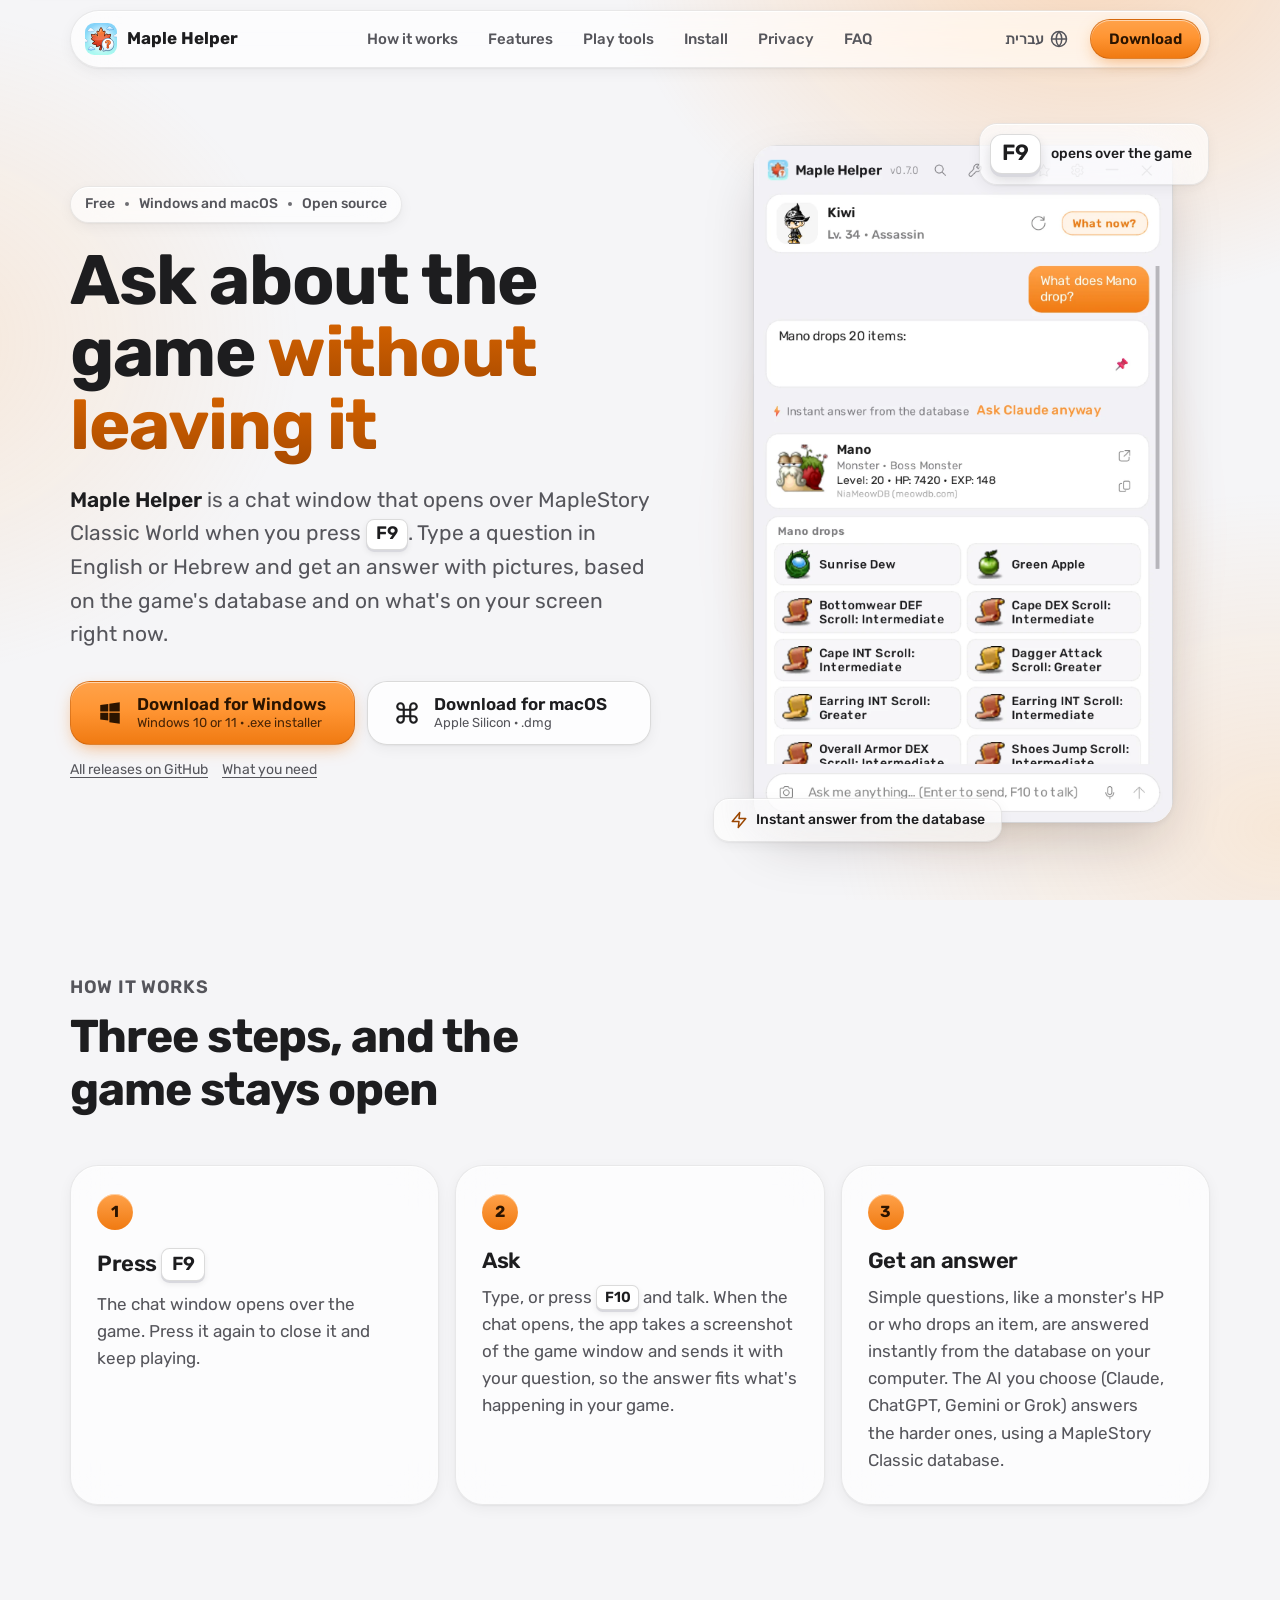
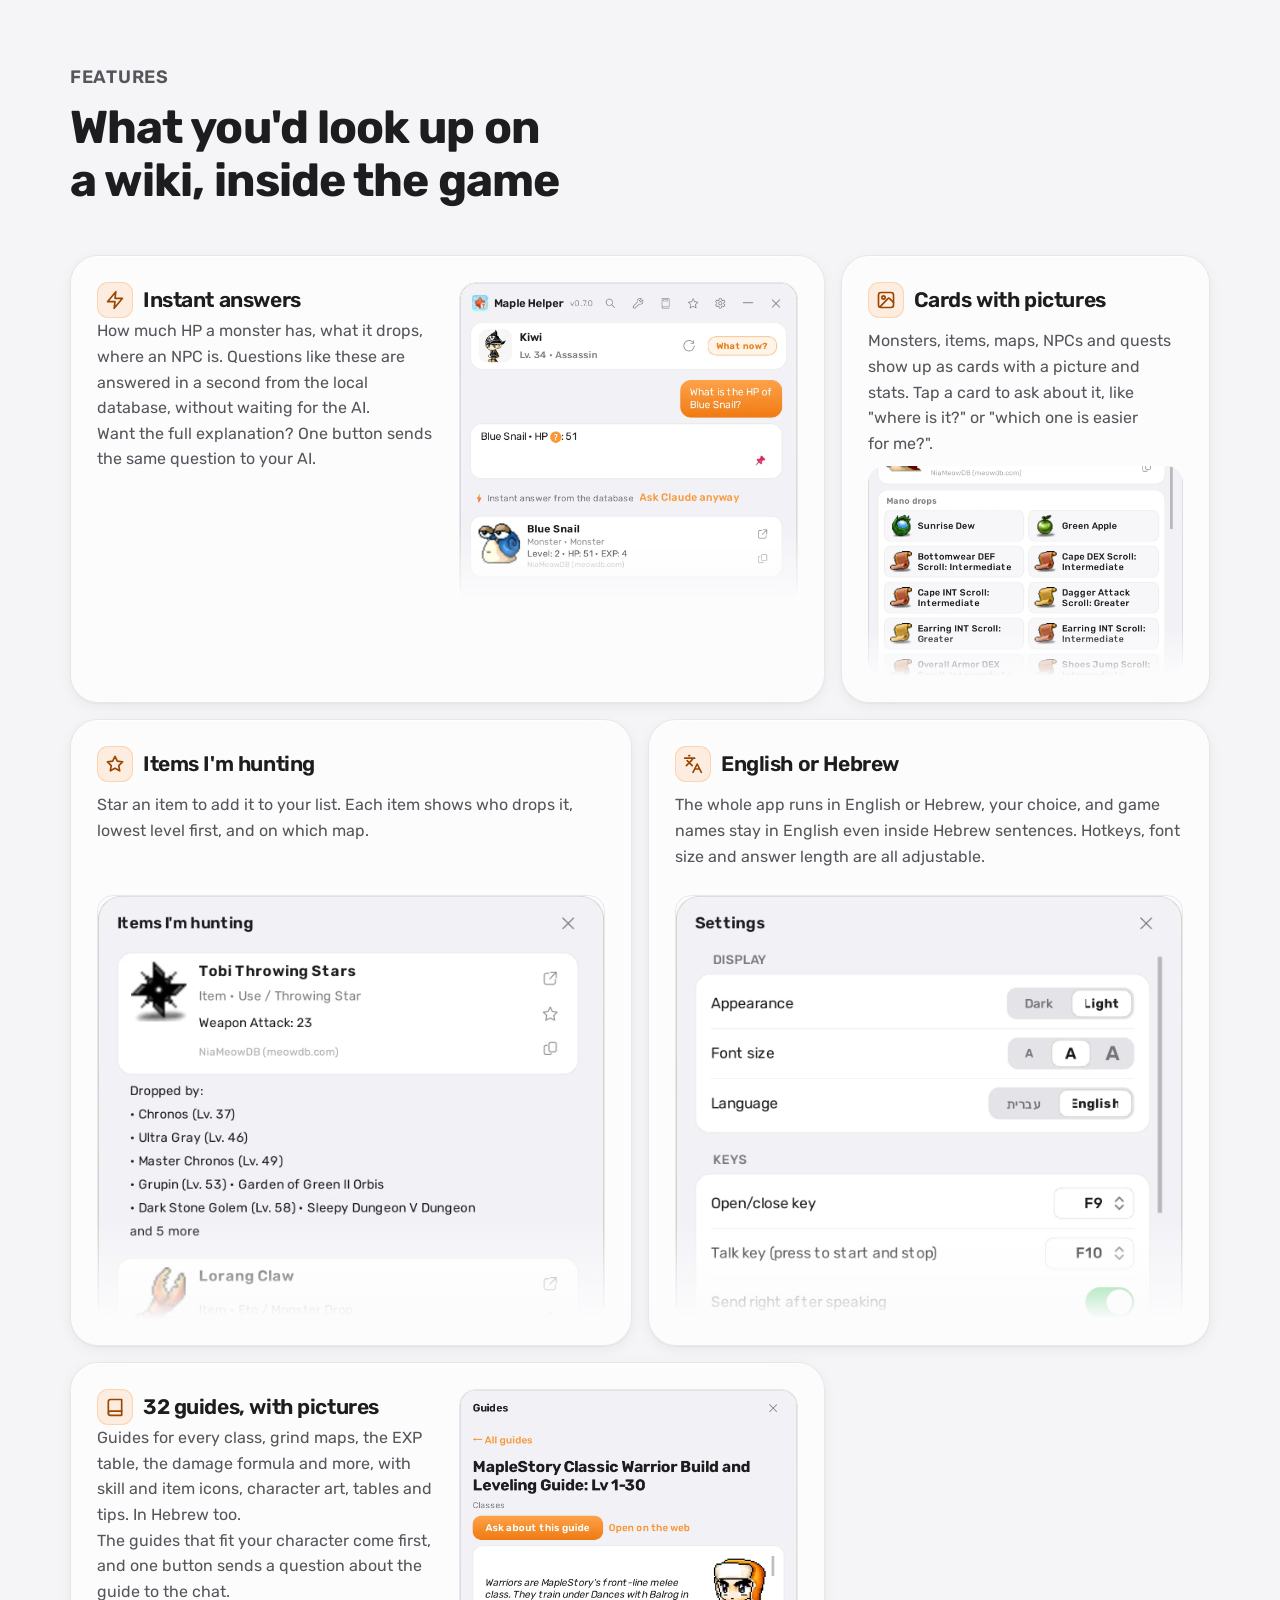
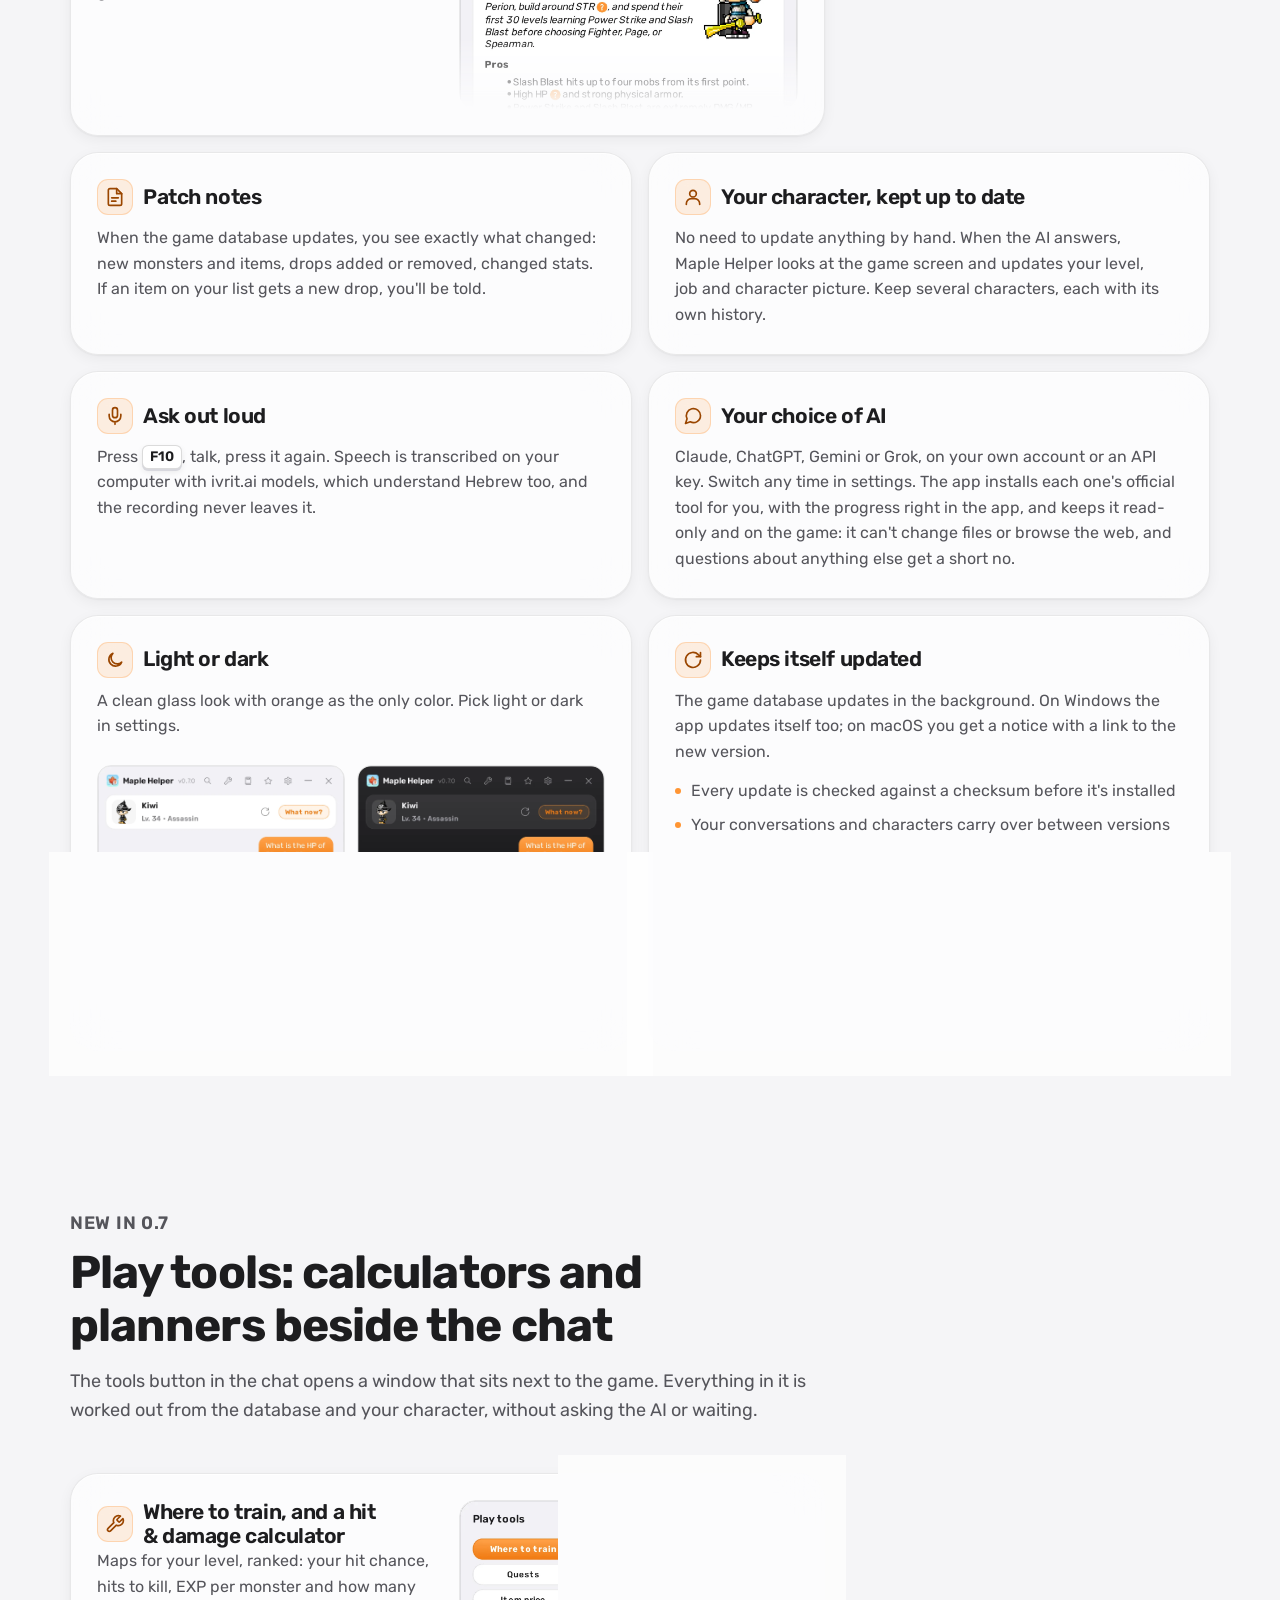
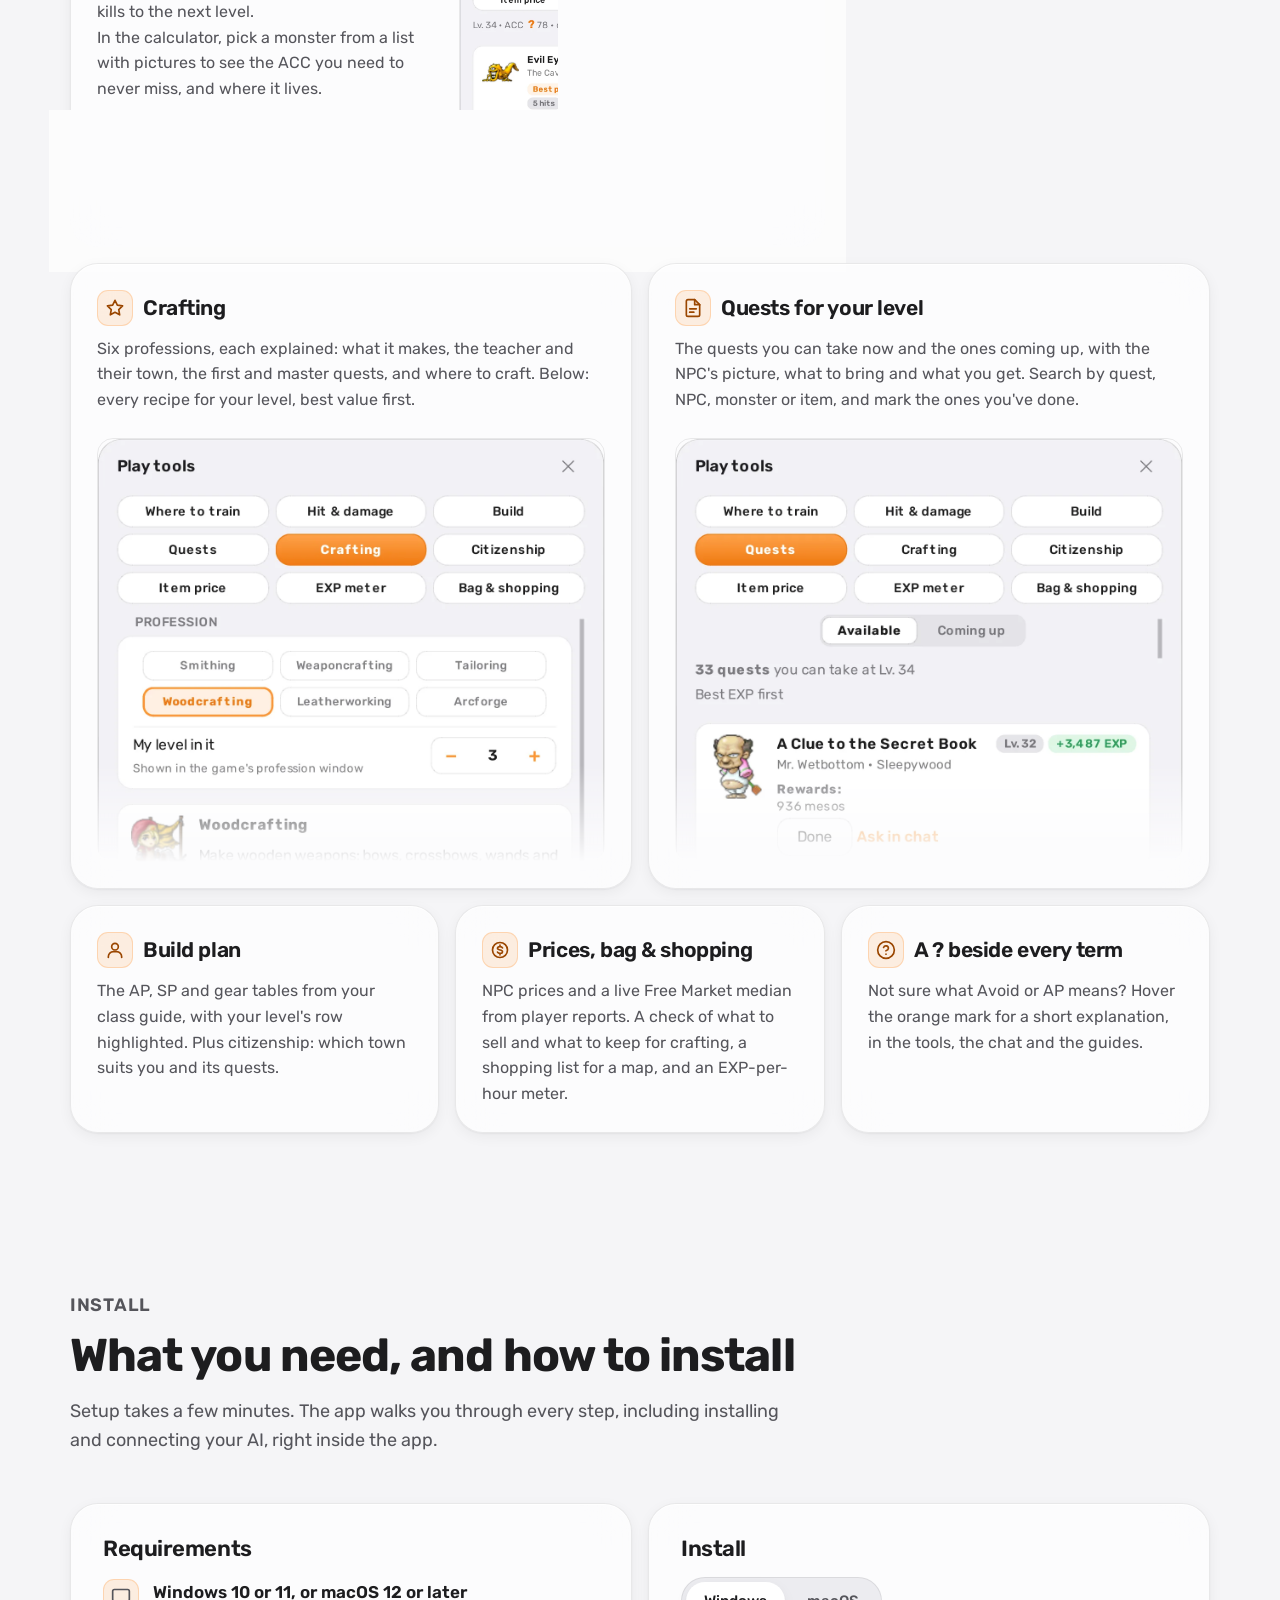
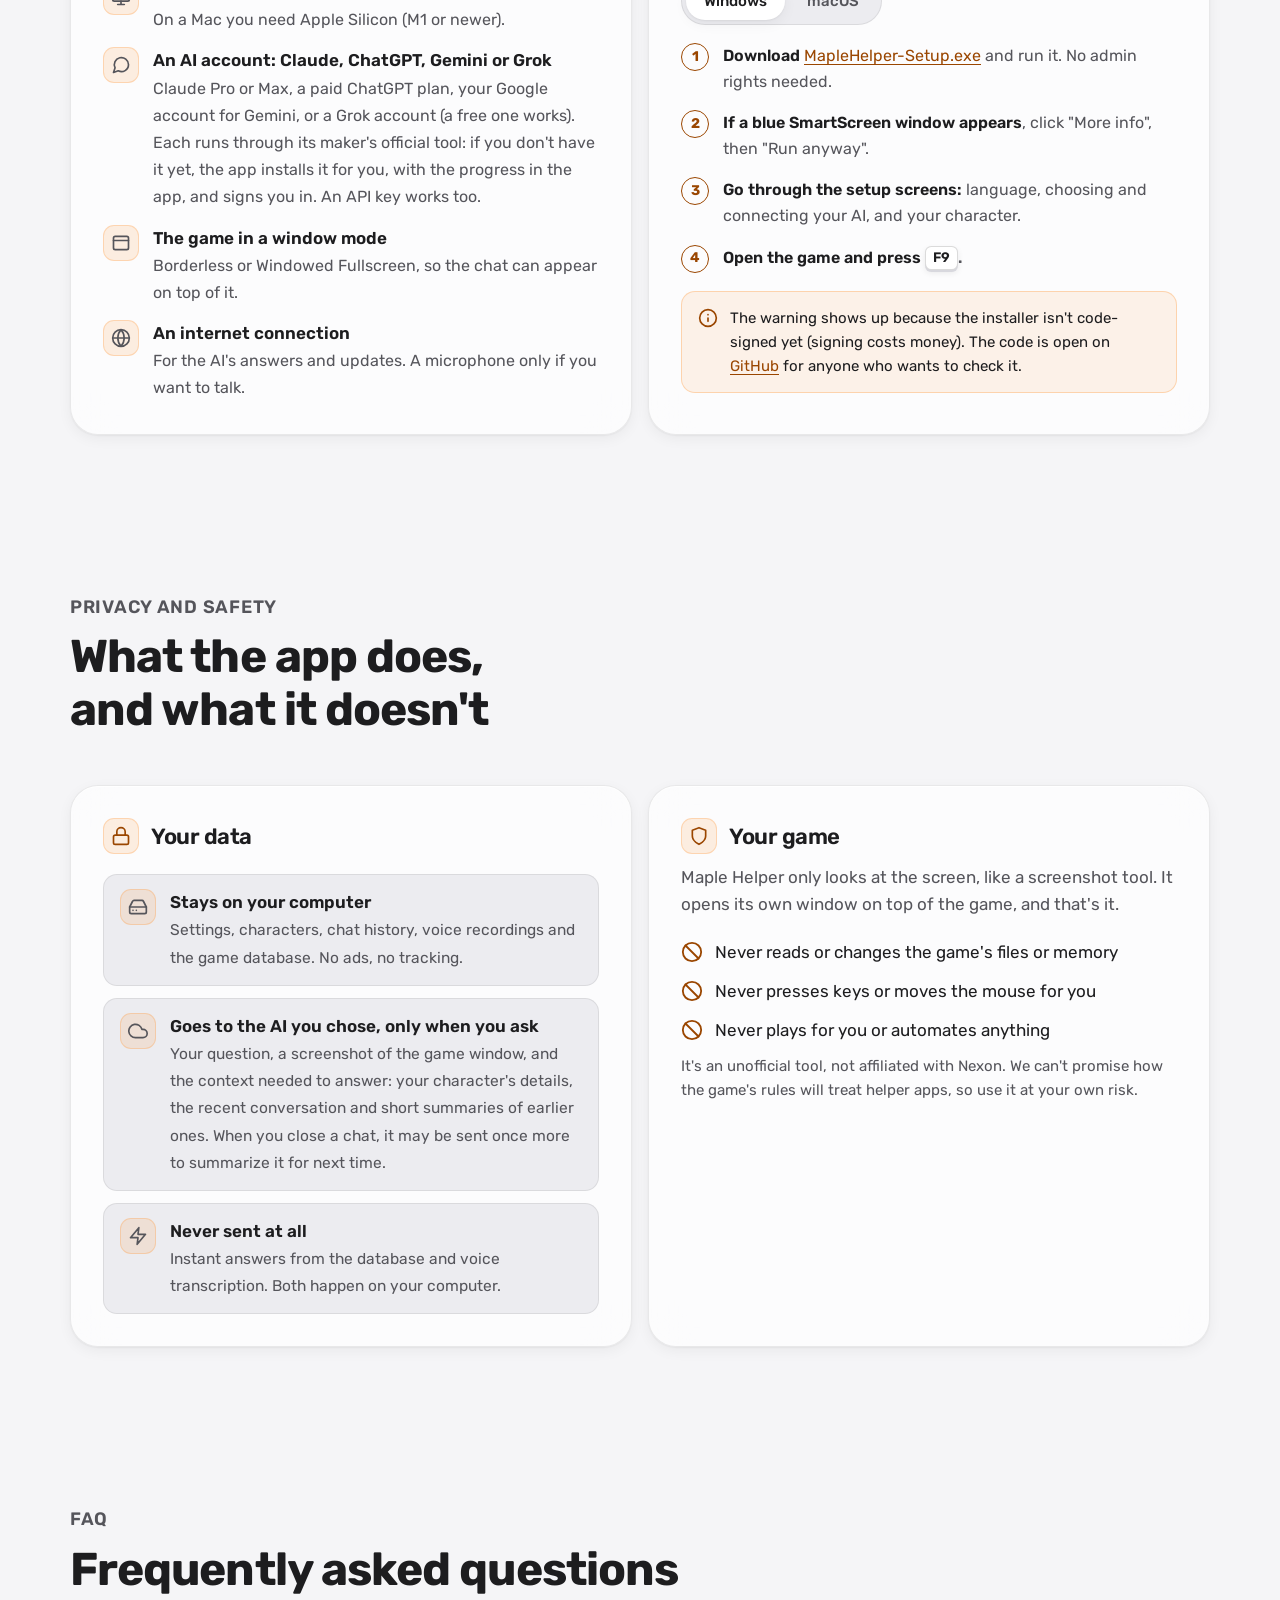
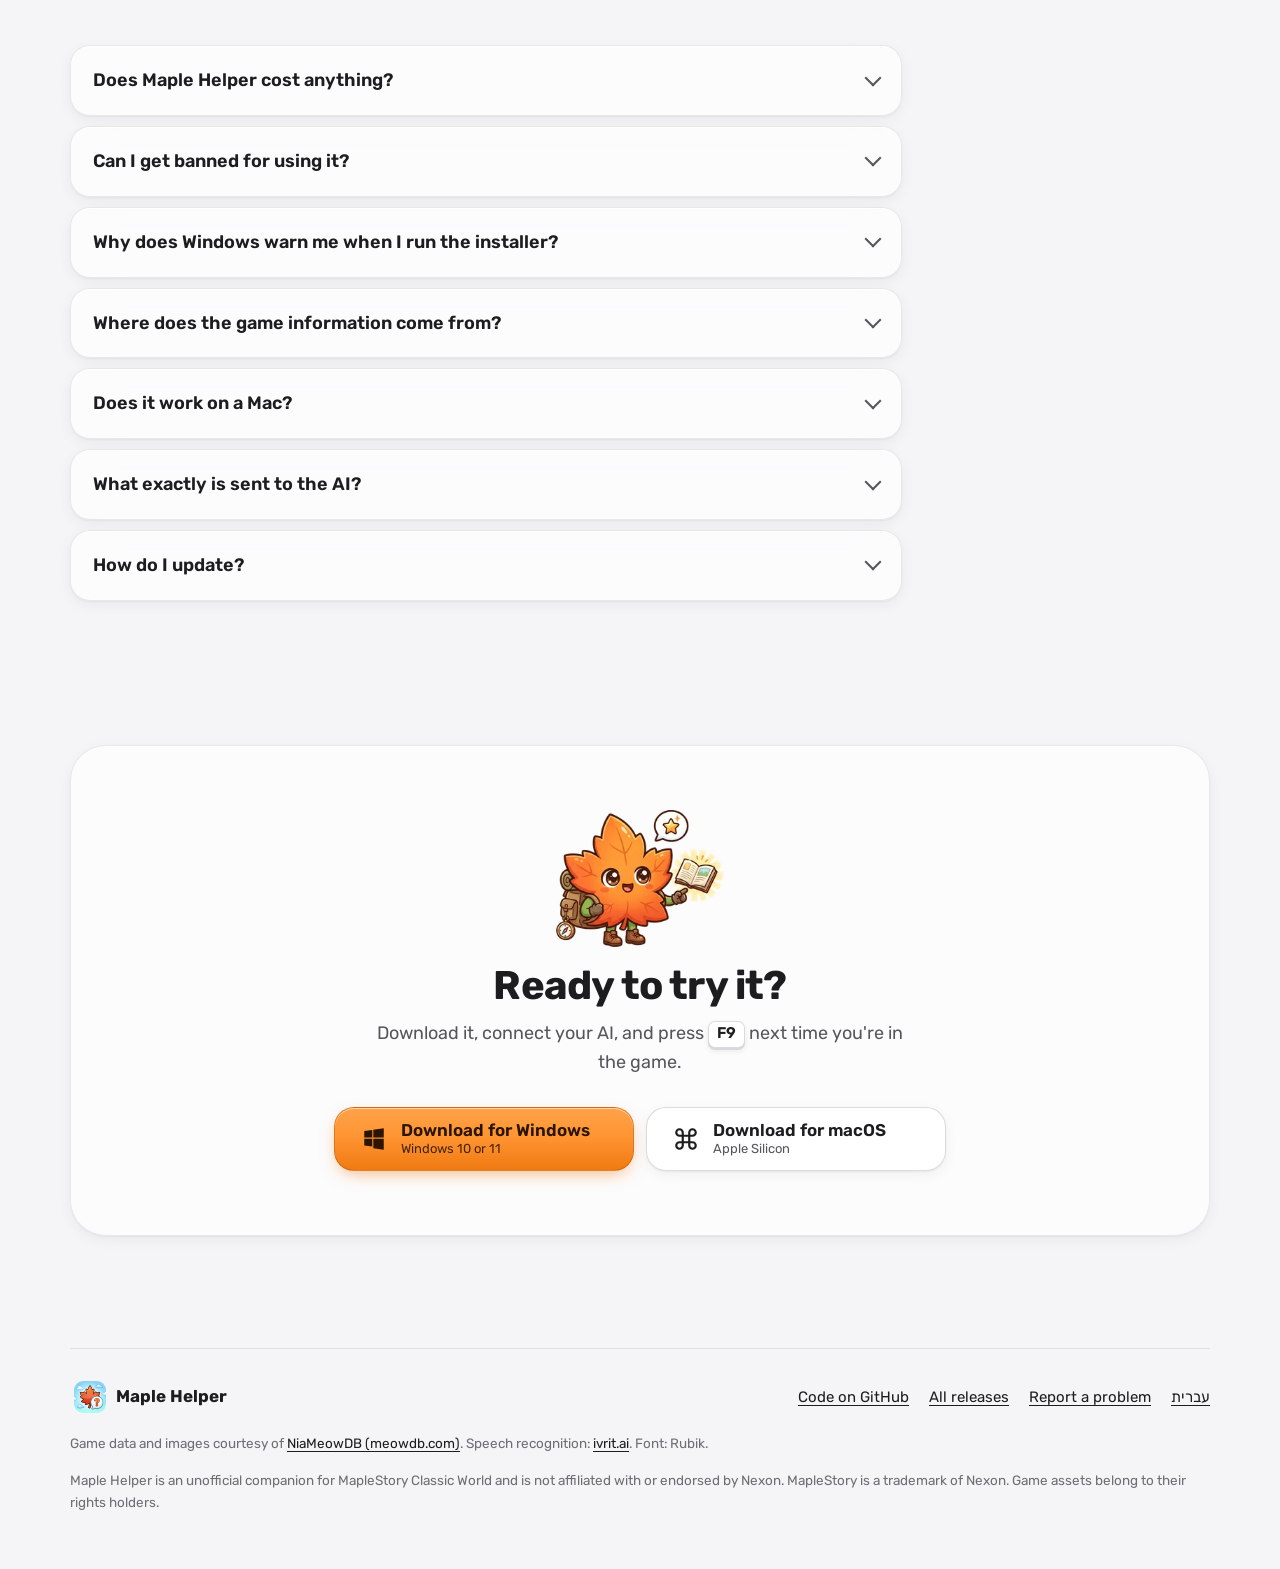
==== commit 3cc69c1a: "Site: four AIs (Claude, ChatGPT, Gemini, Grok), in-app install, quest search Every place that said C" ====
--- a/index.html
+++ b/index.html
@@ -78,19 +78,19 @@
         "priceCurrency": "USD"
       },
       "downloadUrl": [
-        "https://github.com/Amitaflalo1995/maple-helper/releases/latest/download/MapleHelper-Setup.exe",
-        "https://github.com/Amitaflalo1995/maple-helper/releases/latest/download/MapleHelper-macOS.dmg"
+        "https://github.com/Maple-Helper/maple-helper/releases/latest/download/MapleHelper-Setup.exe",
+        "https://github.com/Maple-Helper/maple-helper/releases/latest/download/MapleHelper-macOS.dmg"
       ],
-      "installUrl": "https://github.com/Amitaflalo1995/maple-helper/releases/latest",
-      "releaseNotes": "https://github.com/Amitaflalo1995/maple-helper/releases",
-      "softwareRequirements": "Claude Pro or Max plan (via Claude Code) or a paid ChatGPT plan; or an Anthropic or OpenAI API key",
+      "installUrl": "https://github.com/Maple-Helper/maple-helper/releases/latest",
+      "releaseNotes": "https://github.com/Maple-Helper/maple-helper/releases",
+      "softwareRequirements": "An AI account of your choice: Claude Pro or Max, a paid ChatGPT plan, a Google account (Gemini) or a Grok account; or an Anthropic, OpenAI, Gemini or xAI API key",
       "image": "https://www.maplehelper.app/assets/img/icon-512.png",
       "screenshot": [
         "https://www.maplehelper.app/assets/shots/en/mano-light.webp",
         "https://www.maplehelper.app/assets/shots/en/wishlist-light.webp"
       ],
       "sameAs": [
-        "https://github.com/Amitaflalo1995/maple-helper"
+        "https://github.com/Maple-Helper/maple-helper"
       ]
     },
     {
@@ -103,7 +103,7 @@
           "name": "Does Maple Helper cost anything?",
           "acceptedAnswer": {
             "@type": "Answer",
-            "text": "The app is free and its code is open on GitHub. Claude (or ChatGPT, your choice) gives the harder answers, which needs your own plan: Claude Pro or Max, or a paid ChatGPT plan. A pay-as-you-go API key works too. Instant answers from the database don't count against your plan."
+            "text": "The app is free and its code is open on GitHub. The AI you choose (Claude, ChatGPT, Gemini or Grok) gives the harder answers, on your own account: Claude Pro or Max, a paid ChatGPT plan, your Google account for Gemini, or a Grok account (a free one works, with a limited quota). A pay-as-you-go API key works too. Instant answers from the database don't count against your plan."
           }
         },
         {
@@ -143,7 +143,7 @@
           "name": "What exactly is sent to the AI?",
           "acceptedAnswer": {
             "@type": "Answer",
-            "text": "Only when you ask, and only to the AI you chose (Anthropic's Claude or OpenAI's ChatGPT): your question, a screenshot of the game window, and the context needed to answer (your character's details, the recent conversation and short summaries of earlier ones). Settings, the full history and voice recordings are kept on your computer. When you close a chat, it may be sent once more to summarize it for next time."
+            "text": "Only when you ask, and only to the AI you chose (Anthropic's Claude, OpenAI's ChatGPT, Google's Gemini or xAI's Grok): your question, a screenshot of the game window, and the context needed to answer (your character's details, the recent conversation and short summaries of earlier ones). Settings, the full history and voice recordings are kept on your computer. When you close a chat, it may be sent once more to summarize it for next time."
           }
         },
         {
@@ -233,18 +233,18 @@
           Type a question in English or Hebrew and get an answer with pictures, based on the game's database and on what's on your screen right now.
         </p>
         <div class="dl">
-          <a class="btn" data-os="windows" href="https://github.com/Amitaflalo1995/maple-helper/releases/latest/download/MapleHelper-Setup.exe">
+          <a class="btn" data-os="windows" href="https://github.com/Maple-Helper/maple-helper/releases/latest/download/MapleHelper-Setup.exe">
             <svg aria-hidden="true"><use href="#i-win"/></svg>
             <span><b>Download for Windows</b><small>Windows 10 or 11 · .exe installer</small></span>
           </a>
-          <a class="btn secondary" data-os="mac" href="https://github.com/Amitaflalo1995/maple-helper/releases/latest/download/MapleHelper-macOS.dmg">
+          <a class="btn secondary" data-os="mac" href="https://github.com/Maple-Helper/maple-helper/releases/latest/download/MapleHelper-macOS.dmg">
             <svg aria-hidden="true"><use href="#i-mac"/></svg>
             <span><b>Download for macOS</b><small>Apple Silicon · .dmg</small></span>
           </a>
         </div>
         <p class="dl-meta">
           <span data-version hidden>Latest version: <bdi></bdi></span>
-          <a href="https://github.com/Amitaflalo1995/maple-helper/releases">All releases on GitHub</a>
+          <a href="https://github.com/Maple-Helper/maple-helper/releases">All releases on GitHub</a>
           <a href="#install">What you need</a>
         </p>
         <p class="mobile-note">Maple Helper is a desktop app. Open this page on the computer you play on to download it.</p>
@@ -285,7 +285,7 @@
         <li class="glass reveal">
           <span class="n" aria-hidden="true">3</span>
           <h3>Get an answer</h3>
-          <p>Simple questions, like a monster's HP or who drops an item, are answered instantly from the database on your computer. Claude answers the harder ones, using a MapleStory Classic database.</p>
+          <p>Simple questions, like a monster's HP or who drops an item, are answered instantly from the database on your computer. The AI you choose (Claude, ChatGPT, Gemini or Grok) answers the harder ones, using a MapleStory Classic database.</p>
         </li>
       </ol>
     </div>
@@ -303,8 +303,8 @@
         <article class="tile wide split glass reveal">
           <div>
             <h3><span class="ico"><svg aria-hidden="true"><use href="#i-zap"/></svg></span>Instant answers</h3>
-            <p>How much HP a monster has, what it drops, where an NPC is. Questions like these are answered in a second from the local database, without waiting for Claude.</p>
-            <p>Want the full explanation? One button sends the same question to Claude.</p>
+            <p>How much HP a monster has, what it drops, where an NPC is. Questions like these are answered in a second from the local database, without waiting for the AI.</p>
+            <p>Want the full explanation? One button sends the same question to your AI.</p>
           </div>
           <div class="shot crop">
             <picture>
@@ -366,19 +366,24 @@
           </div>
         </article>
 
-        <article class="tile third glass reveal">
+        <article class="tile half glass reveal">
           <h3><span class="ico"><svg aria-hidden="true"><use href="#i-notes"/></svg></span>Patch notes</h3>
           <p>When the game database updates, you see exactly what changed: new monsters and items, drops added or removed, changed stats. If an item on your list gets a new drop, you'll be told.</p>
         </article>
 
-        <article class="tile third glass reveal">
+        <article class="tile half glass reveal">
           <h3><span class="ico"><svg aria-hidden="true"><use href="#i-user"/></svg></span>Your character, kept up to date</h3>
           <p>No need to update anything by hand. When the AI answers, Maple Helper looks at the game screen and updates your level, job and character picture. Keep several characters, each with its own history.</p>
         </article>
 
-        <article class="tile third glass reveal">
+        <article class="tile half glass reveal">
           <h3><span class="ico"><svg aria-hidden="true"><use href="#i-mic"/></svg></span>Ask out loud</h3>
           <p>Press <span class="nw"><kbd>F10</kbd>,</span> talk, press it again. Speech is transcribed on your computer with ivrit.ai models, which understand Hebrew too, and the recording never leaves it.</p>
+        </article>
+
+        <article class="tile half glass reveal">
+          <h3><span class="ico"><svg aria-hidden="true"><use href="#i-chat"/></svg></span>Your choice of AI</h3>
+          <p>Claude, ChatGPT, Gemini or Grok, on your own account or an API key. Switch any time in settings. The app installs each one's official tool for you, with the progress right in the app, and keeps it read-only and on the game: it can't change files or browse the web, and questions about anything else get a short no.</p>
         </article>
 
         <article class="tile half glass reveal">
@@ -440,7 +445,7 @@
 
         <article class="tile half glass reveal">
           <h3><span class="ico"><svg aria-hidden="true"><use href="#i-notes"/></svg></span>Quests for your level</h3>
-          <p>The quests you can take now and the ones coming up, with the NPC's picture, what to bring and what you get. Mark the ones you've done.</p>
+          <p>The quests you can take now and the ones coming up, with the NPC's picture, what to bring and what you get. Search by quest, NPC, monster or item, and mark the ones you've done.</p>
           <div class="shot crop">
             <picture>
               <source media="(prefers-color-scheme: dark)" srcset="assets/shots/en/tools-quests-dark.webp">
@@ -474,7 +479,7 @@
       <div class="sec-head reveal">
         <p class="kicker">Install</p>
         <h2 id="install-title">What you need, and how to install</h2>
-        <p>Setup takes a few minutes. The app walks you through every step, including connecting Claude.</p>
+        <p>Setup takes a few minutes. The app walks you through every step, including installing and connecting your AI, right inside the app.</p>
       </div>
 
       <div class="two">
@@ -485,8 +490,8 @@
               <div><b>Windows 10 or 11, or macOS 12 or later</b>
               <span>On a Mac you need Apple Silicon (M1 or newer).</span></div></li>
             <li><span class="ico"><svg aria-hidden="true"><use href="#i-chat"/></svg></span>
-              <div><b>A Claude Pro or Max plan, or a paid ChatGPT plan</b>
-              <span>Signed in through Claude Code or ChatGPT's tool. If you don't have it yet, the app installs it and signs you in. An API key works too.</span></div></li>
+              <div><b>An AI account: Claude, ChatGPT, Gemini or Grok</b>
+              <span>Claude Pro or Max, a paid ChatGPT plan, your Google account for Gemini, or a Grok account (a free one works). Each runs through its maker's official tool: if you don't have it yet, the app installs it for you, with the progress in the app, and signs you in. An API key works too.</span></div></li>
             <li><span class="ico"><svg aria-hidden="true"><use href="#i-window"/></svg></span>
               <div><b>The game in a window mode</b>
               <span>Borderless or Windowed Fullscreen, so the chat can appear on top of it.</span></div></li>
@@ -506,19 +511,19 @@
           <div role="tabpanel" id="panel-win" aria-labelledby="tab-win" tabindex="0">
             <p class="panel-title">Windows</p>
             <ol class="install">
-              <li><span><b>Download</b> <a href="https://github.com/Amitaflalo1995/maple-helper/releases/latest/download/MapleHelper-Setup.exe">MapleHelper-Setup.exe</a> and run it. No admin rights needed.</span></li>
+              <li><span><b>Download</b> <a href="https://github.com/Maple-Helper/maple-helper/releases/latest/download/MapleHelper-Setup.exe">MapleHelper-Setup.exe</a> and run it. No admin rights needed.</span></li>
               <li><span><b>If a blue SmartScreen window appears</b>, click "More info", then "Run anyway".</span></li>
-              <li><span><b>Go through the setup screens:</b> language, connecting Claude, and your character.</span></li>
+              <li><span><b>Go through the setup screens:</b> language, choosing and connecting your AI, and your character.</span></li>
               <li><span><b>Open the game and press <span class="nw"><kbd>F9</kbd>.</span></b></span></li>
             </ol>
             <p class="callout"><svg aria-hidden="true"><use href="#i-info"/></svg>
-              <span>The warning shows up because the installer isn't code-signed yet (signing costs money). The code is open on <a href="https://github.com/Amitaflalo1995/maple-helper">GitHub</a> for anyone who wants to check it.</span></p>
+              <span>The warning shows up because the installer isn't code-signed yet (signing costs money). The code is open on <a href="https://github.com/Maple-Helper/maple-helper">GitHub</a> for anyone who wants to check it.</span></p>
           </div>
 
           <div role="tabpanel" id="panel-mac" aria-labelledby="tab-mac" tabindex="0" hidden>
             <p class="panel-title">macOS</p>
             <ol class="install">
-              <li><span><b>Download</b> <a href="https://github.com/Amitaflalo1995/maple-helper/releases/latest/download/MapleHelper-macOS.dmg">MapleHelper-macOS.dmg</a>, open it and drag Maple Helper into Applications.</span></li>
+              <li><span><b>Download</b> <a href="https://github.com/Maple-Helper/maple-helper/releases/latest/download/MapleHelper-macOS.dmg">MapleHelper-macOS.dmg</a>, open it and drag Maple Helper into Applications.</span></li>
               <li><span><b>macOS blocks the first launch</b>, because the app isn't notarized by Apple yet. Go to System Settings → Privacy &amp; Security and click "Open Anyway".</span></li>
               <li><span><b>Allow Screen Recording</b> when the app asks, then restart it. That's how it sees the game window.</span></li>
               <li><span><b>Press <kbd>fn</kbd> + <span class="nw"><kbd>F9</kbd>.</span></b> The app lives in the menu bar, with no Dock icon.</span></li>
@@ -576,7 +581,7 @@
       <div class="faq">
         <details class="glass reveal">
           <summary><span>Does Maple Helper cost anything?</span></summary>
-          <div class="a"><p>The app is free and its code is open on GitHub. Claude (or ChatGPT, your choice) gives the harder answers, which needs your own plan: Claude Pro or Max, or a paid ChatGPT plan. A pay-as-you-go API key works too. Instant answers from the database don't count against your plan.</p></div>
+          <div class="a"><p>The app is free and its code is open on GitHub. The AI you choose (Claude, ChatGPT, Gemini or Grok) gives the harder answers, on your own account: Claude Pro or Max, a paid ChatGPT plan, your Google account for Gemini, or a Grok account (a free one works, with a limited quota). A pay-as-you-go API key works too. Instant answers from the database don't count against your plan.</p></div>
         </details>
         <details class="glass reveal">
           <summary><span>Can I get banned for using it?</span></summary>
@@ -596,7 +601,7 @@
         </details>
         <details class="glass reveal">
           <summary><span>What exactly is sent to the AI?</span></summary>
-          <div class="a"><p>Only when you ask, and only to the AI you chose (Anthropic's Claude or OpenAI's ChatGPT): your question, a screenshot of the game window, and the context needed to answer (your character's details, the recent conversation and short summaries of earlier ones). Settings, the full history and voice recordings are kept on your computer. When you close a chat, it may be sent once more to summarize it for next time.</p></div>
+          <div class="a"><p>Only when you ask, and only to the AI you chose (Anthropic's Claude, OpenAI's ChatGPT, Google's Gemini or xAI's Grok): your question, a screenshot of the game window, and the context needed to answer (your character's details, the recent conversation and short summaries of earlier ones). Settings, the full history and voice recordings are kept on your computer. When you close a chat, it may be sent once more to summarize it for next time.</p></div>
         </details>
         <details class="glass reveal">
           <summary><span>How do I update?</span></summary>
@@ -612,13 +617,13 @@
       <div class="final glass reveal">
         <img src="assets/img/mascot-240.webp" srcset="assets/img/mascot-240.webp 1x, assets/img/mascot-480.webp 2x" width="240" height="196" loading="lazy" decoding="async" alt="">
         <h2 id="final-title">Ready to try it?</h2>
-        <p>Download it, connect Claude, and press <kbd>F9</kbd> next time you're in the game.</p>
+        <p>Download it, connect your AI, and press <kbd>F9</kbd> next time you're in the game.</p>
         <div class="dl">
-          <a class="btn" data-os="windows" href="https://github.com/Amitaflalo1995/maple-helper/releases/latest/download/MapleHelper-Setup.exe">
+          <a class="btn" data-os="windows" href="https://github.com/Maple-Helper/maple-helper/releases/latest/download/MapleHelper-Setup.exe">
             <svg aria-hidden="true"><use href="#i-win"/></svg>
             <span><b>Download for Windows</b><small>Windows 10 or 11</small></span>
           </a>
-          <a class="btn secondary" data-os="mac" href="https://github.com/Amitaflalo1995/maple-helper/releases/latest/download/MapleHelper-macOS.dmg">
+          <a class="btn secondary" data-os="mac" href="https://github.com/Maple-Helper/maple-helper/releases/latest/download/MapleHelper-macOS.dmg">
             <svg aria-hidden="true"><use href="#i-mac"/></svg>
             <span><b>Download for macOS</b><small>Apple Silicon</small></span>
           </a>
@@ -633,9 +638,9 @@
     <div class="top">
       <a class="brand" href="./"><img src="assets/img/icon-64.png" width="32" height="32" alt=""><span>Maple Helper</span></a>
       <ul class="links">
-        <li><a href="https://github.com/Amitaflalo1995/maple-helper">Code on GitHub</a></li>
-        <li><a href="https://github.com/Amitaflalo1995/maple-helper/releases">All releases</a></li>
-        <li><a href="https://github.com/Amitaflalo1995/maple-helper/issues">Report a problem</a></li>
+        <li><a href="https://github.com/Maple-Helper/maple-helper">Code on GitHub</a></li>
+        <li><a href="https://github.com/Maple-Helper/maple-helper/releases">All releases</a></li>
+        <li><a href="https://github.com/Maple-Helper/maple-helper/issues">Report a problem</a></li>
         <li><a href="he/" hreflang="he" lang="he" dir="rtl">עברית</a></li>
       </ul>
     </div>
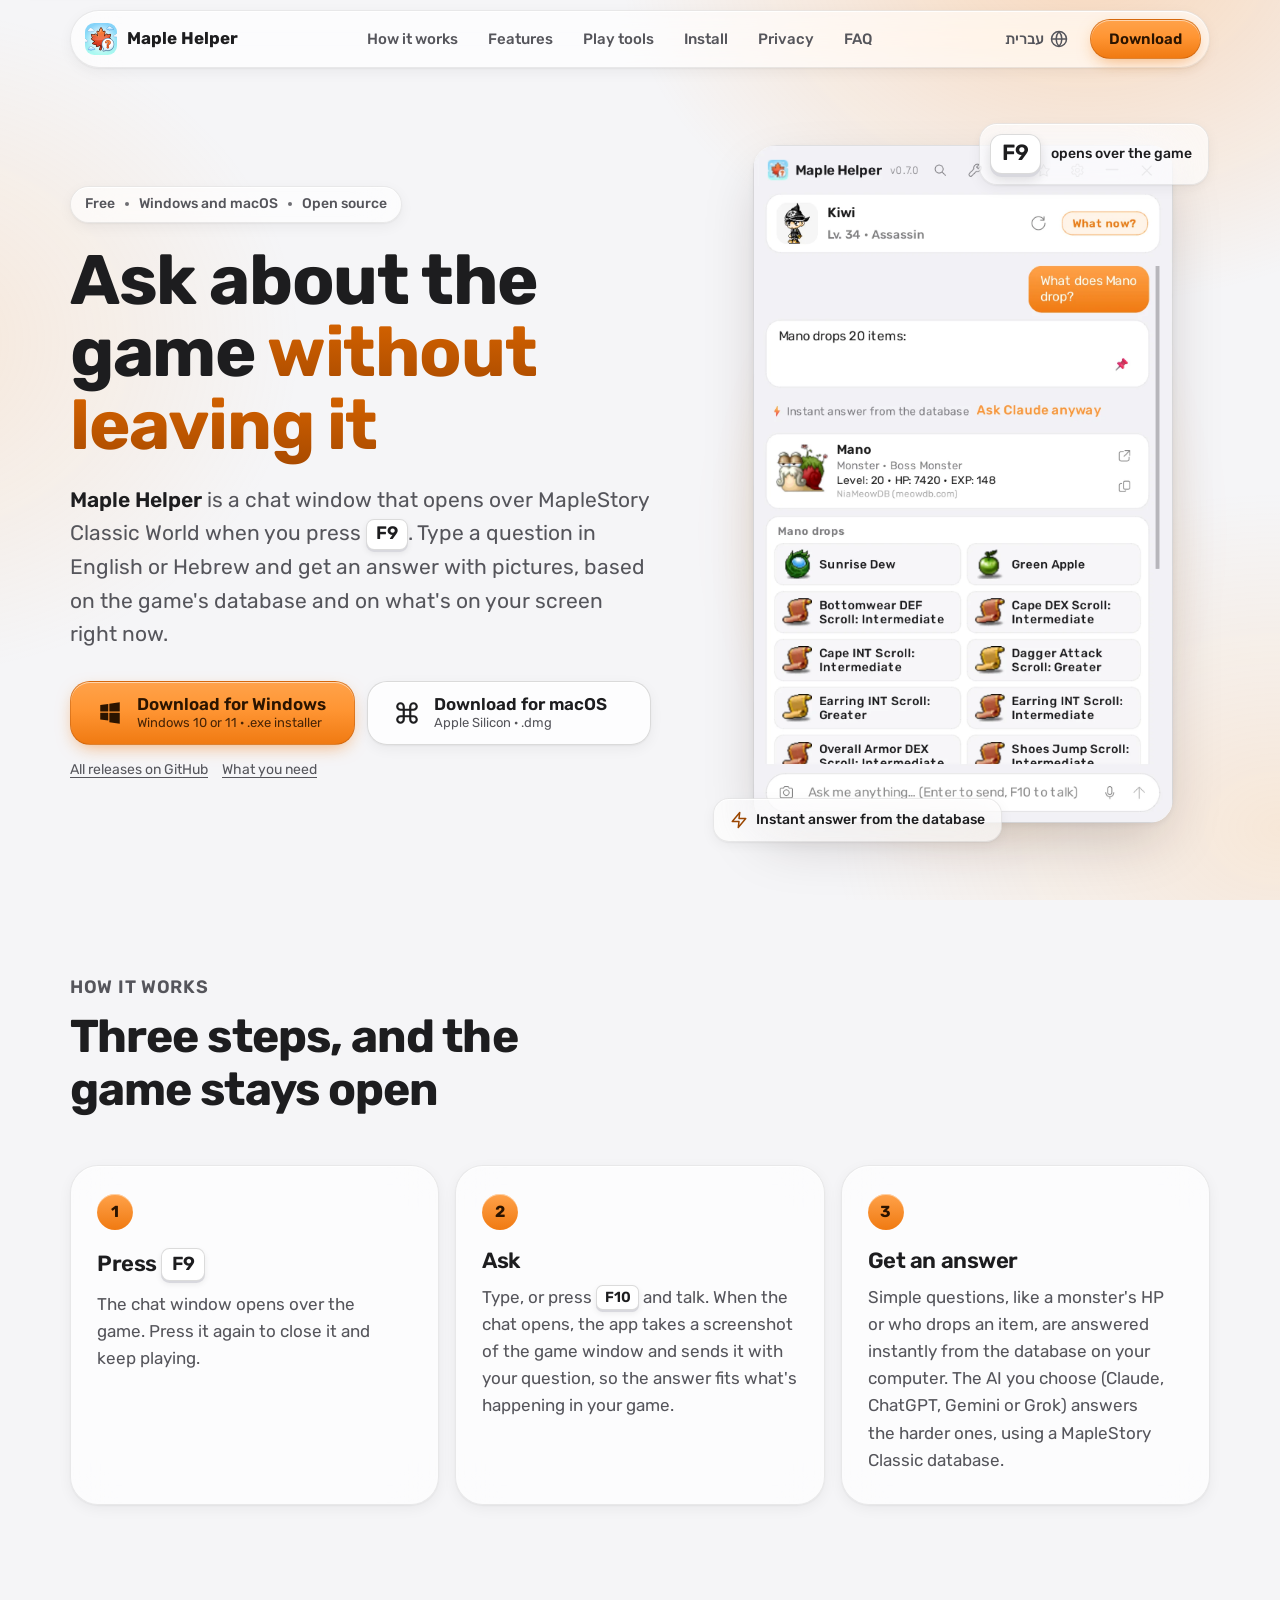
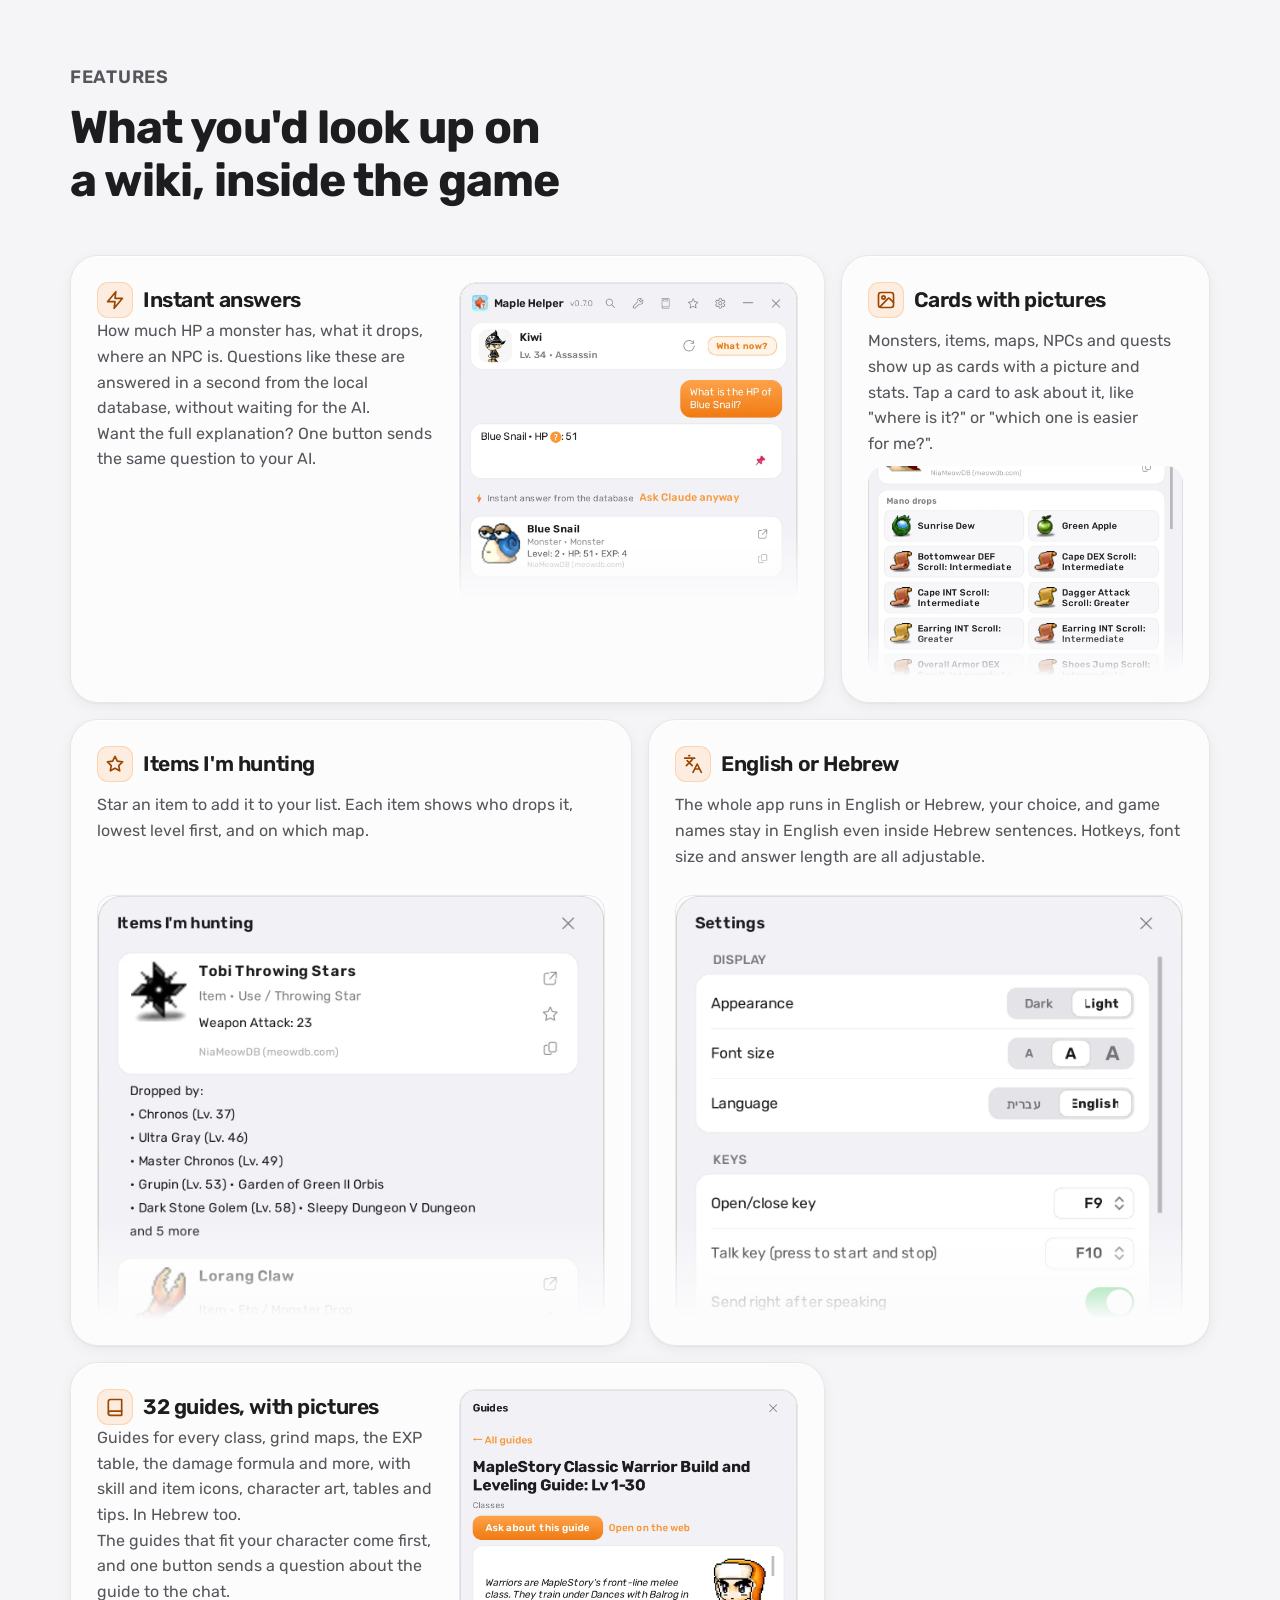
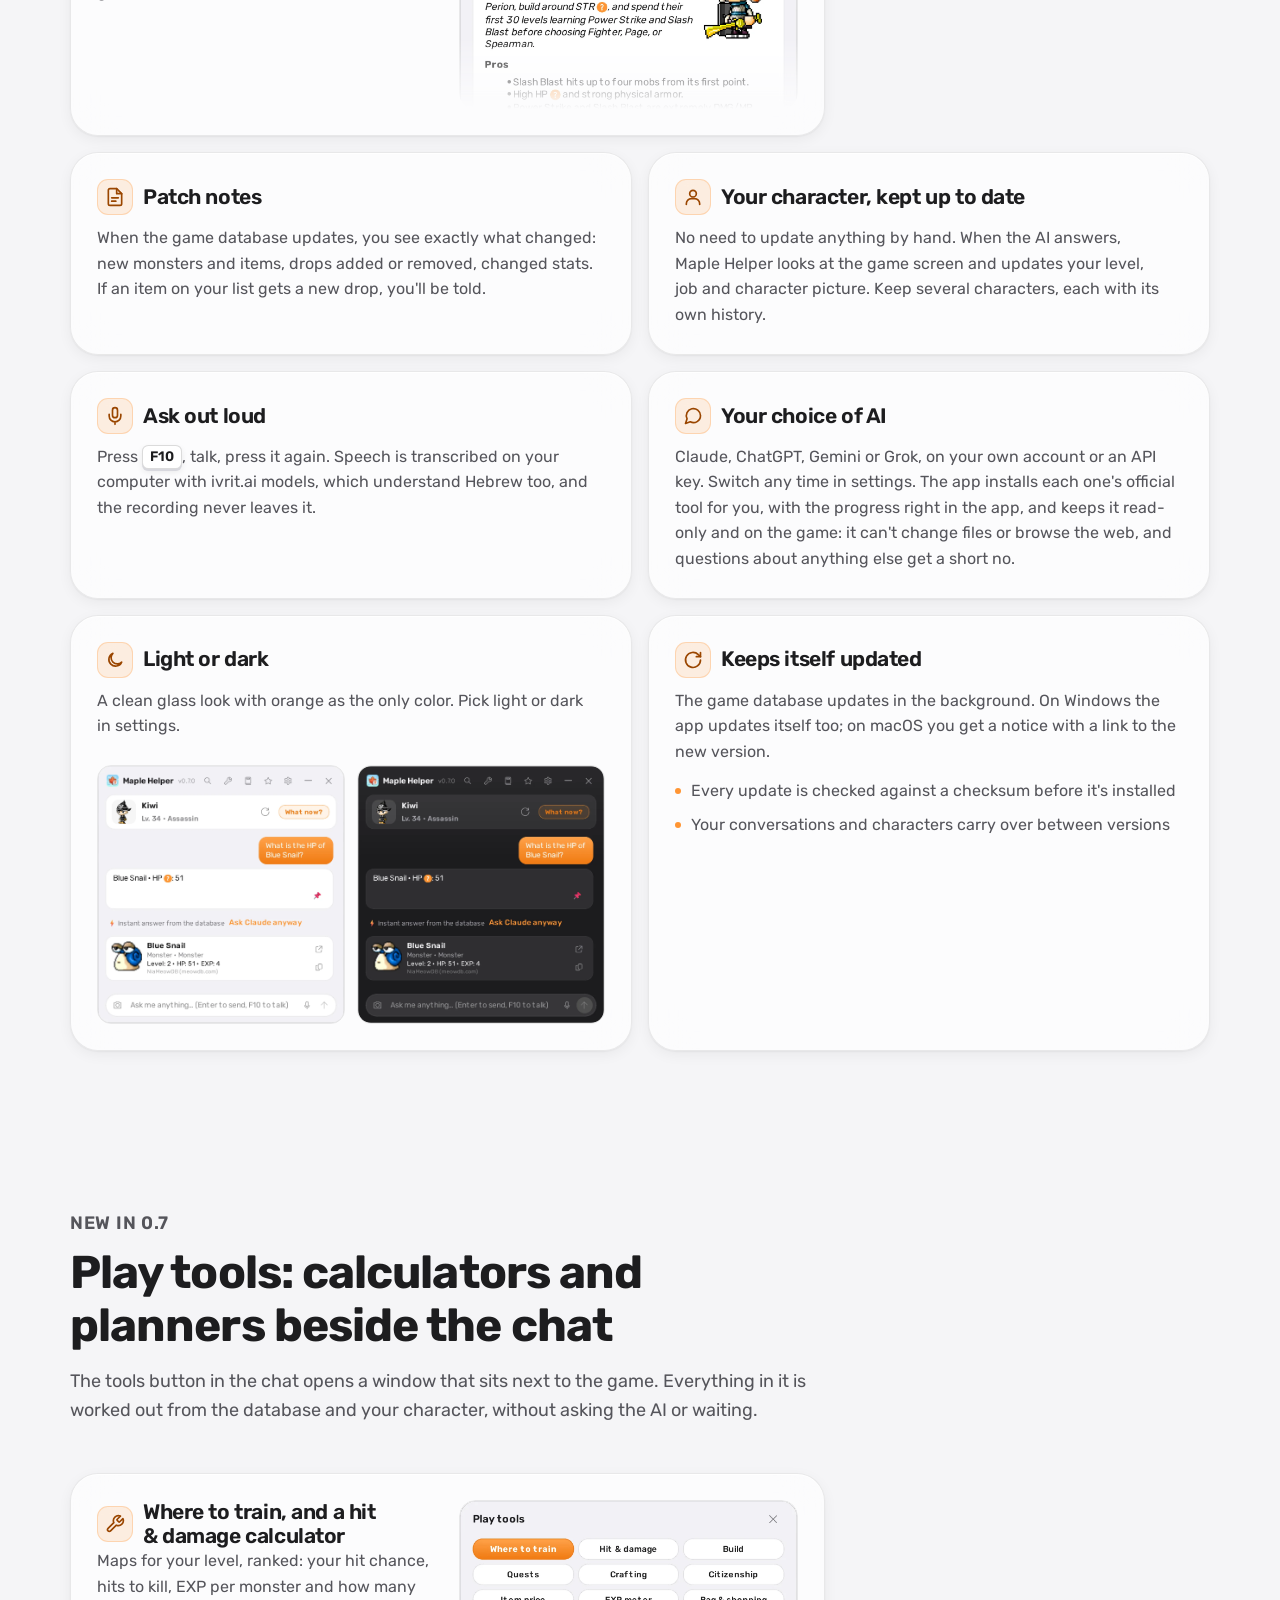
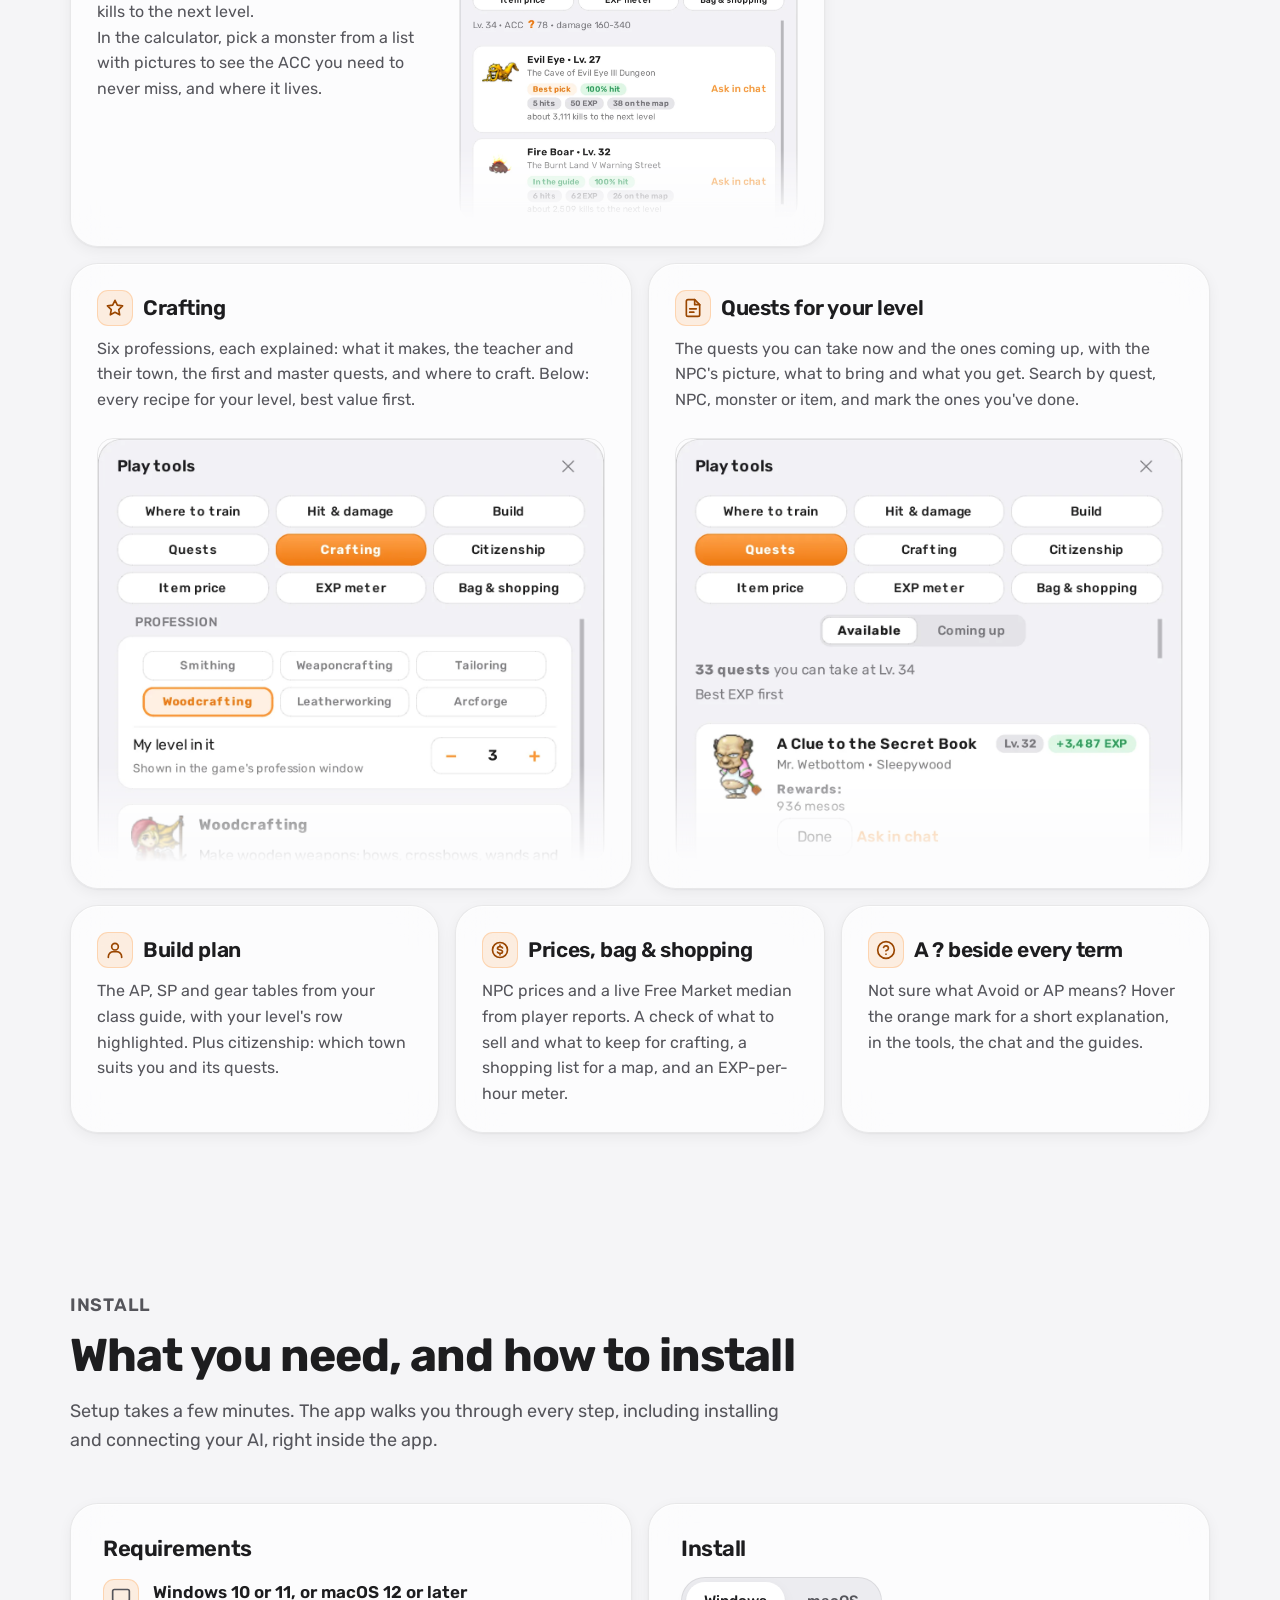
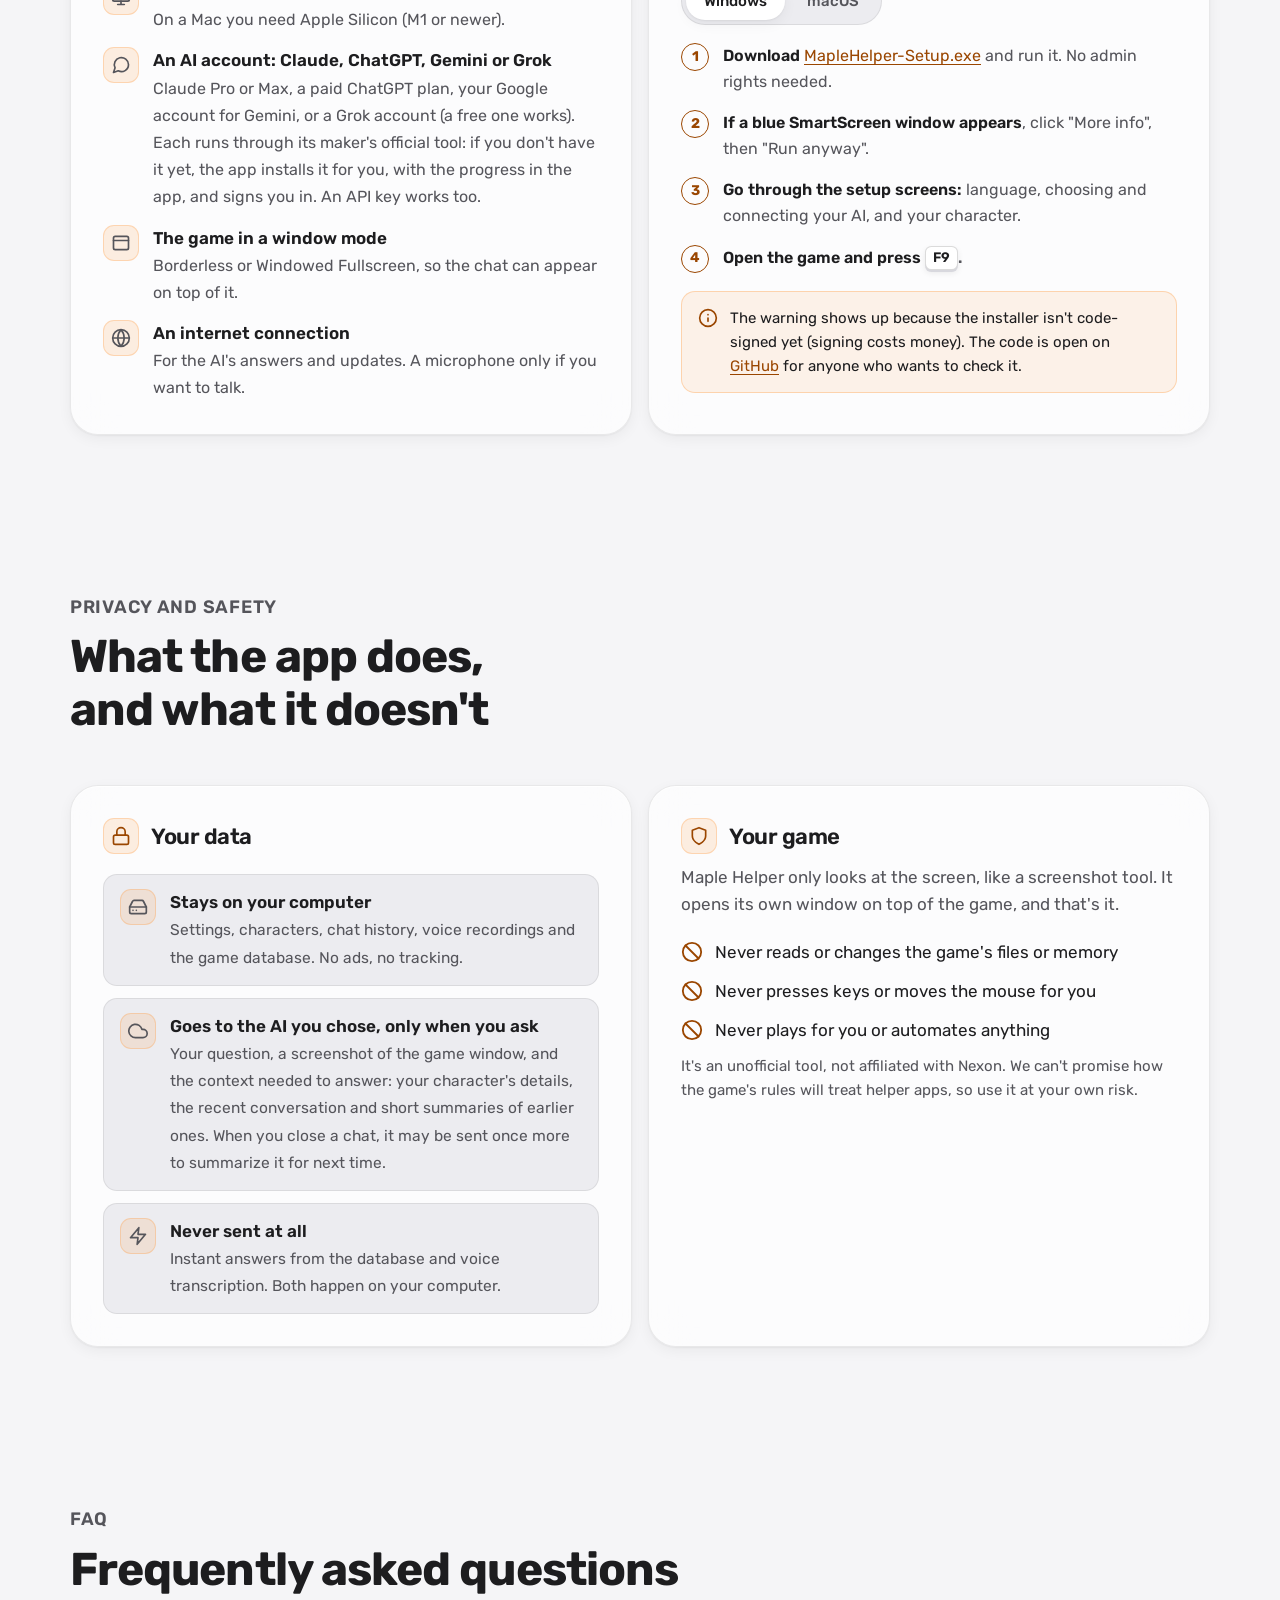
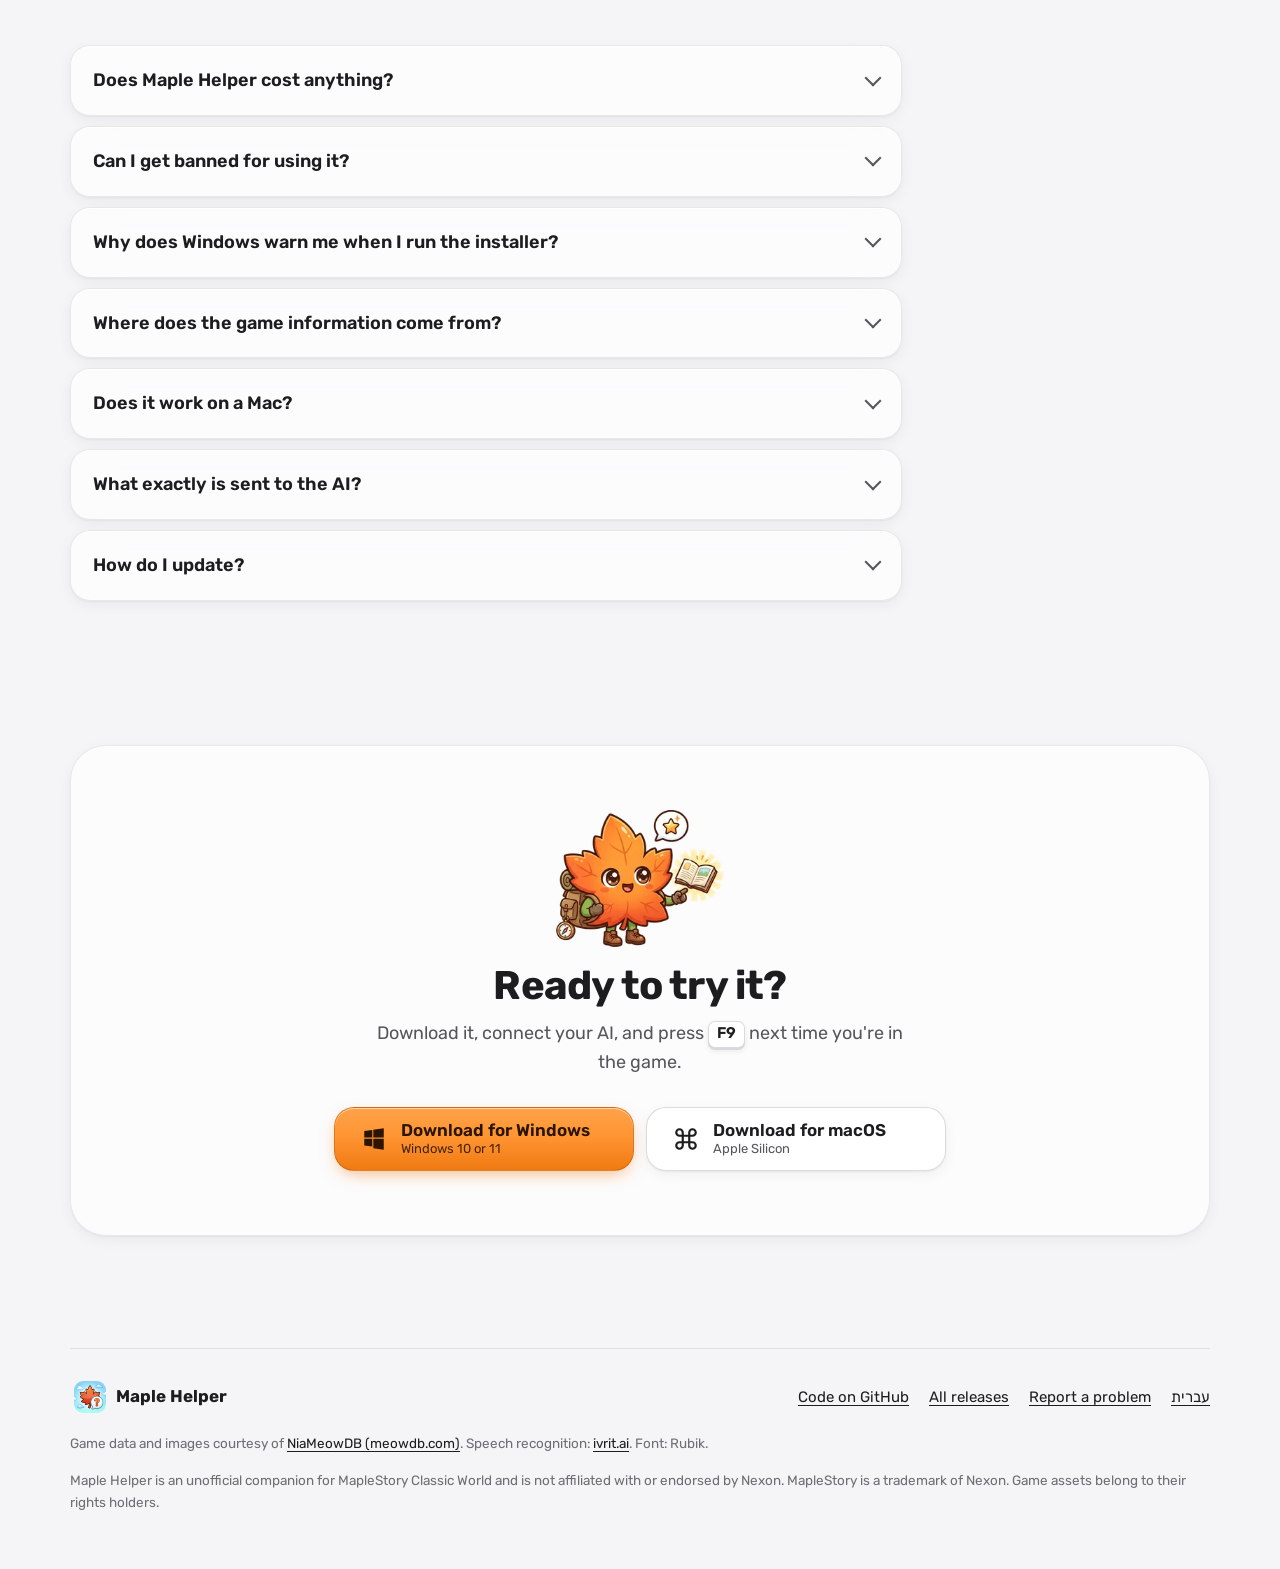
==== commit df886968: "Header Download button downloads right away It linked to #download, the hero at the top of the page:" ====
--- a/index.html
+++ b/index.html
@@ -211,7 +211,7 @@
         <li><a href="#faq">FAQ</a></li>
       </ul>
       <a class="lang" href="he/" hreflang="he" lang="he" dir="rtl"><svg aria-hidden="true"><use href="#i-globe"/></svg>עברית</a>
-      <a class="btn" href="#download">Download</a>
+      <a class="btn nav-dl" href="https://github.com/Maple-Helper/maple-helper/releases/latest/download/MapleHelper-Setup.exe">Download</a>
     </nav>
   </div>
 </header>
